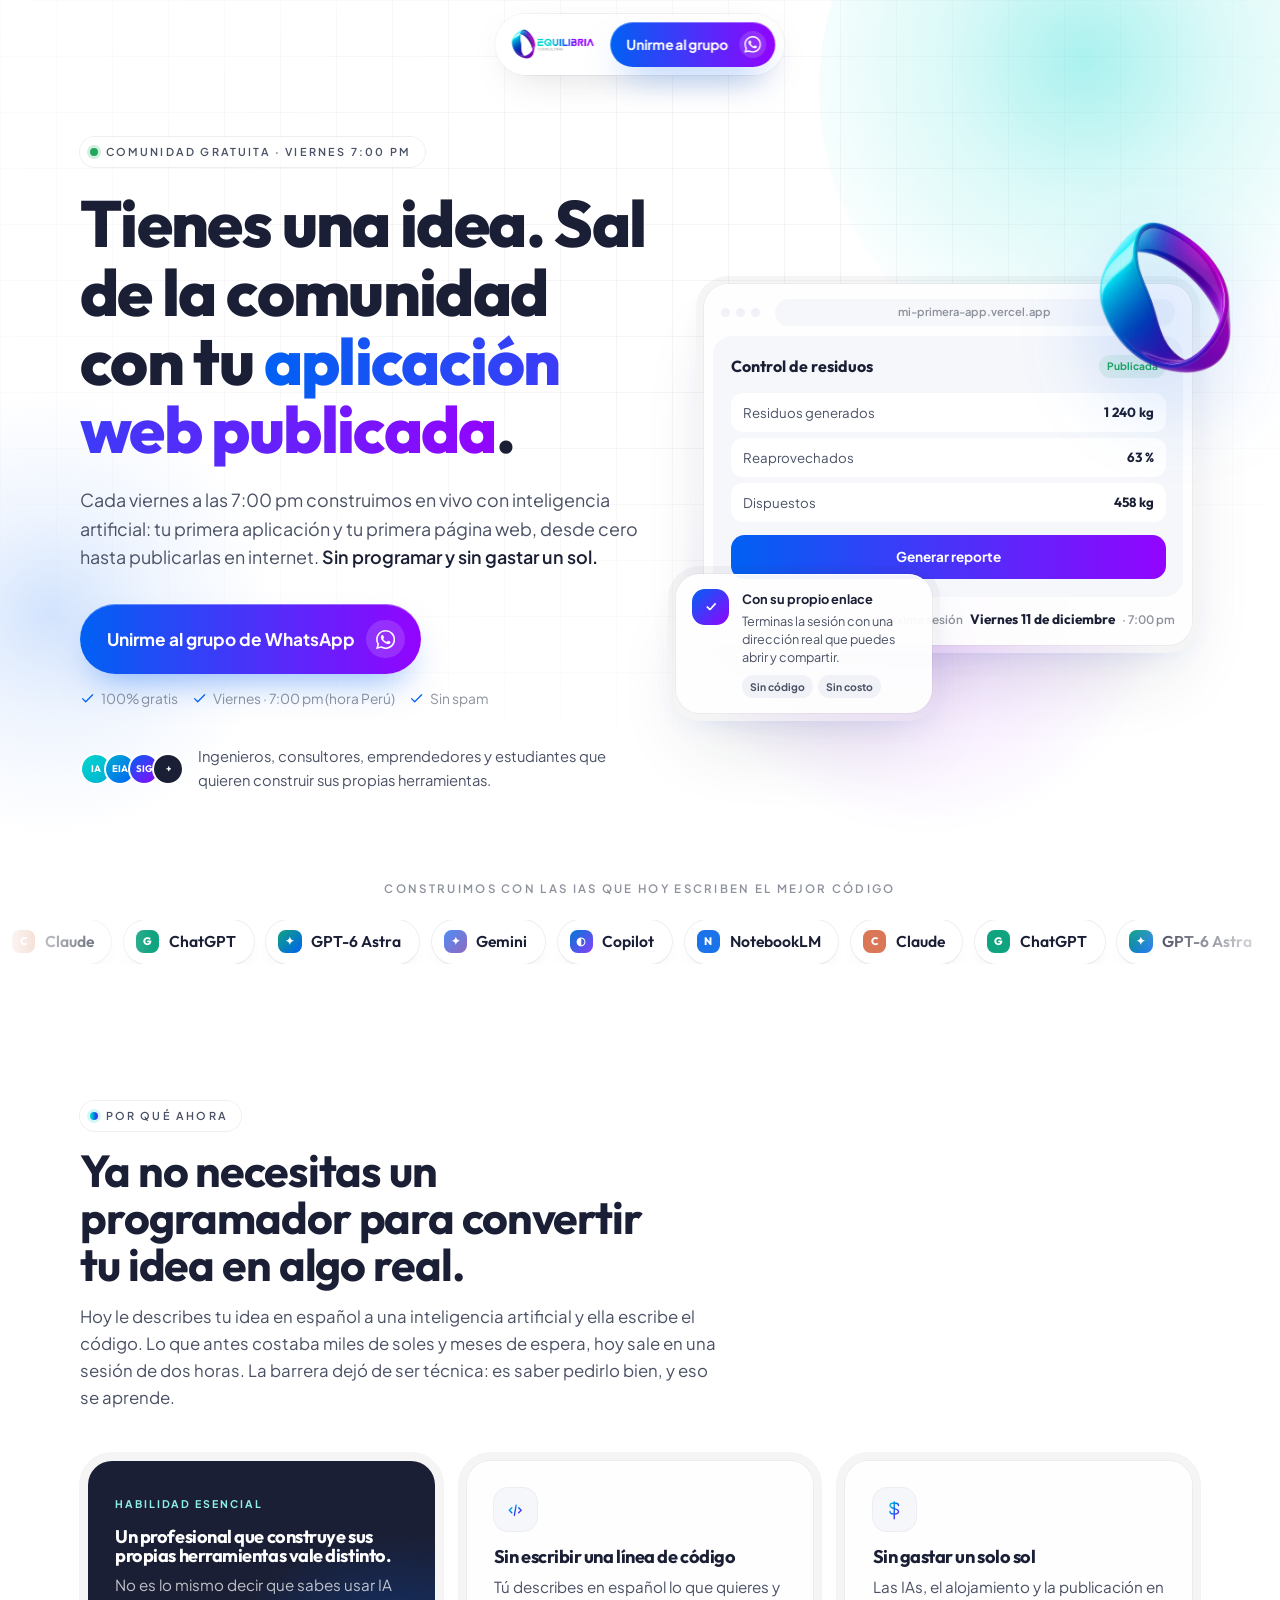
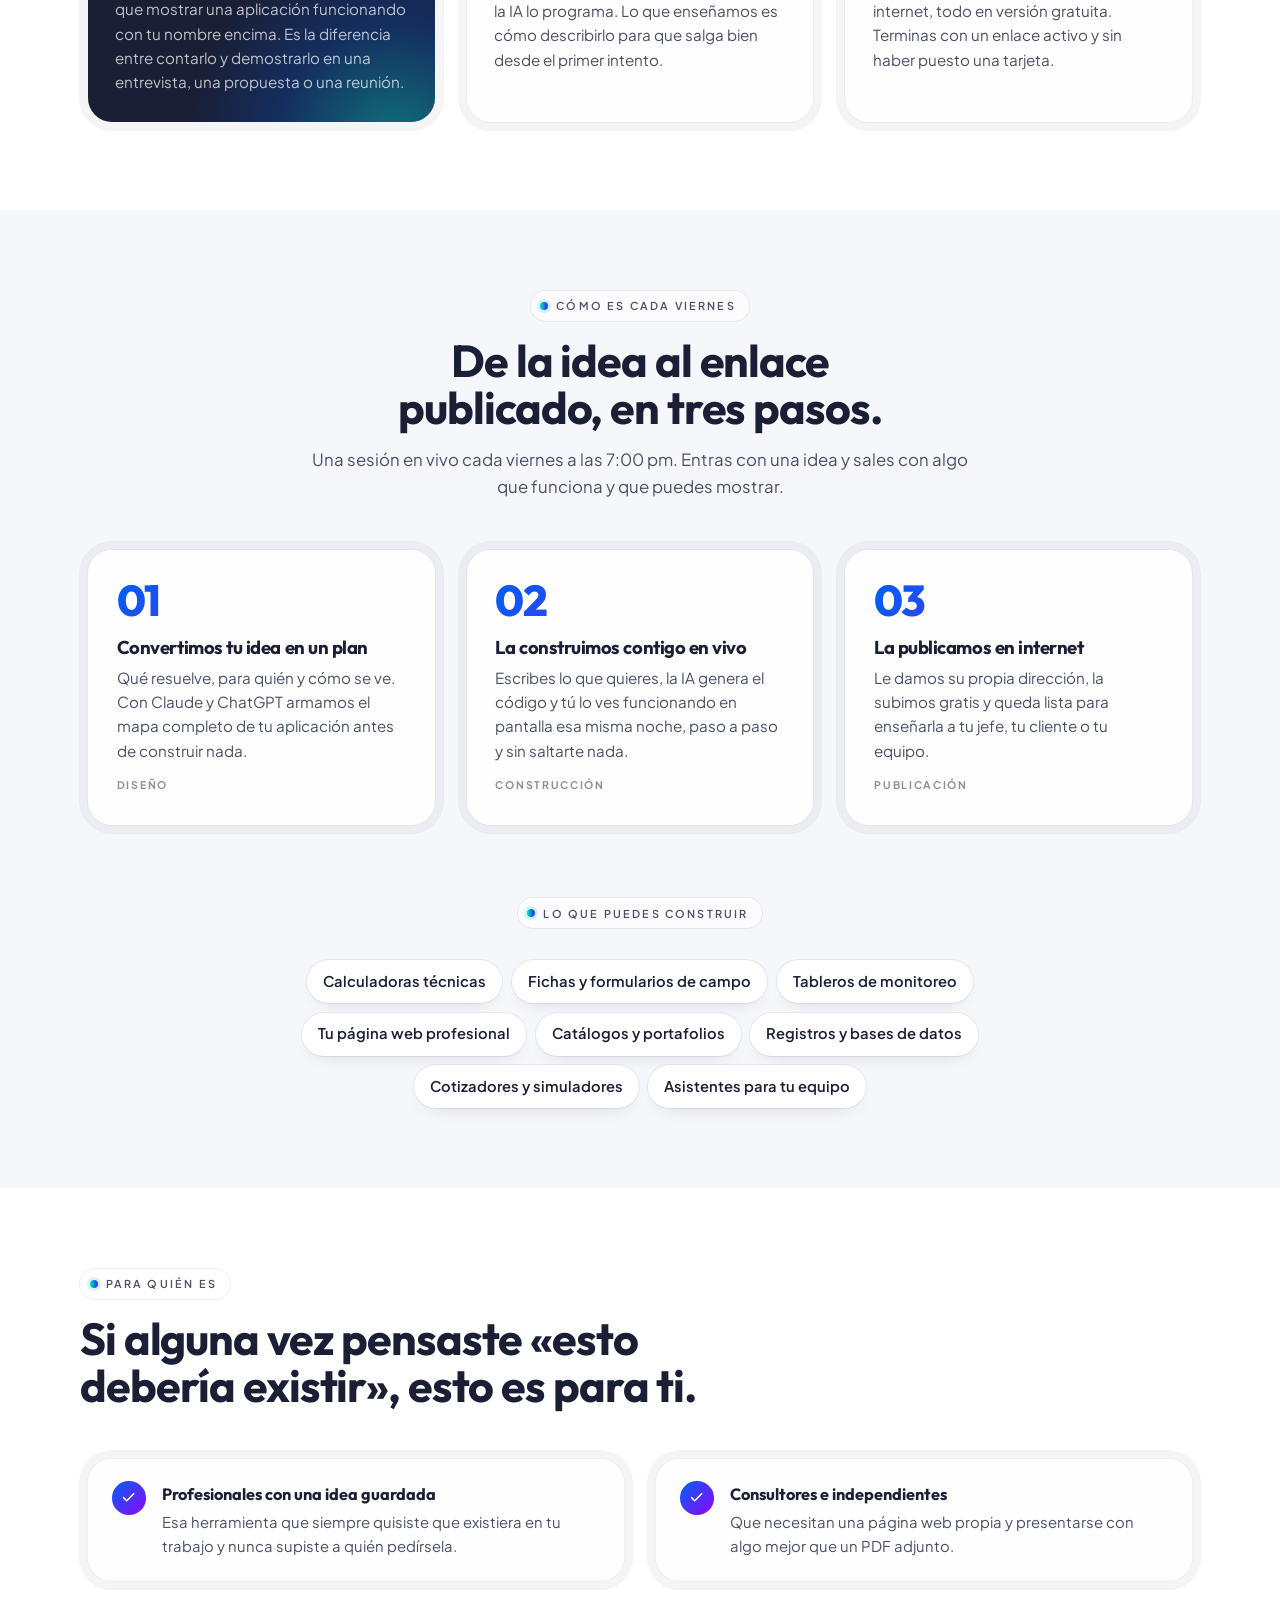
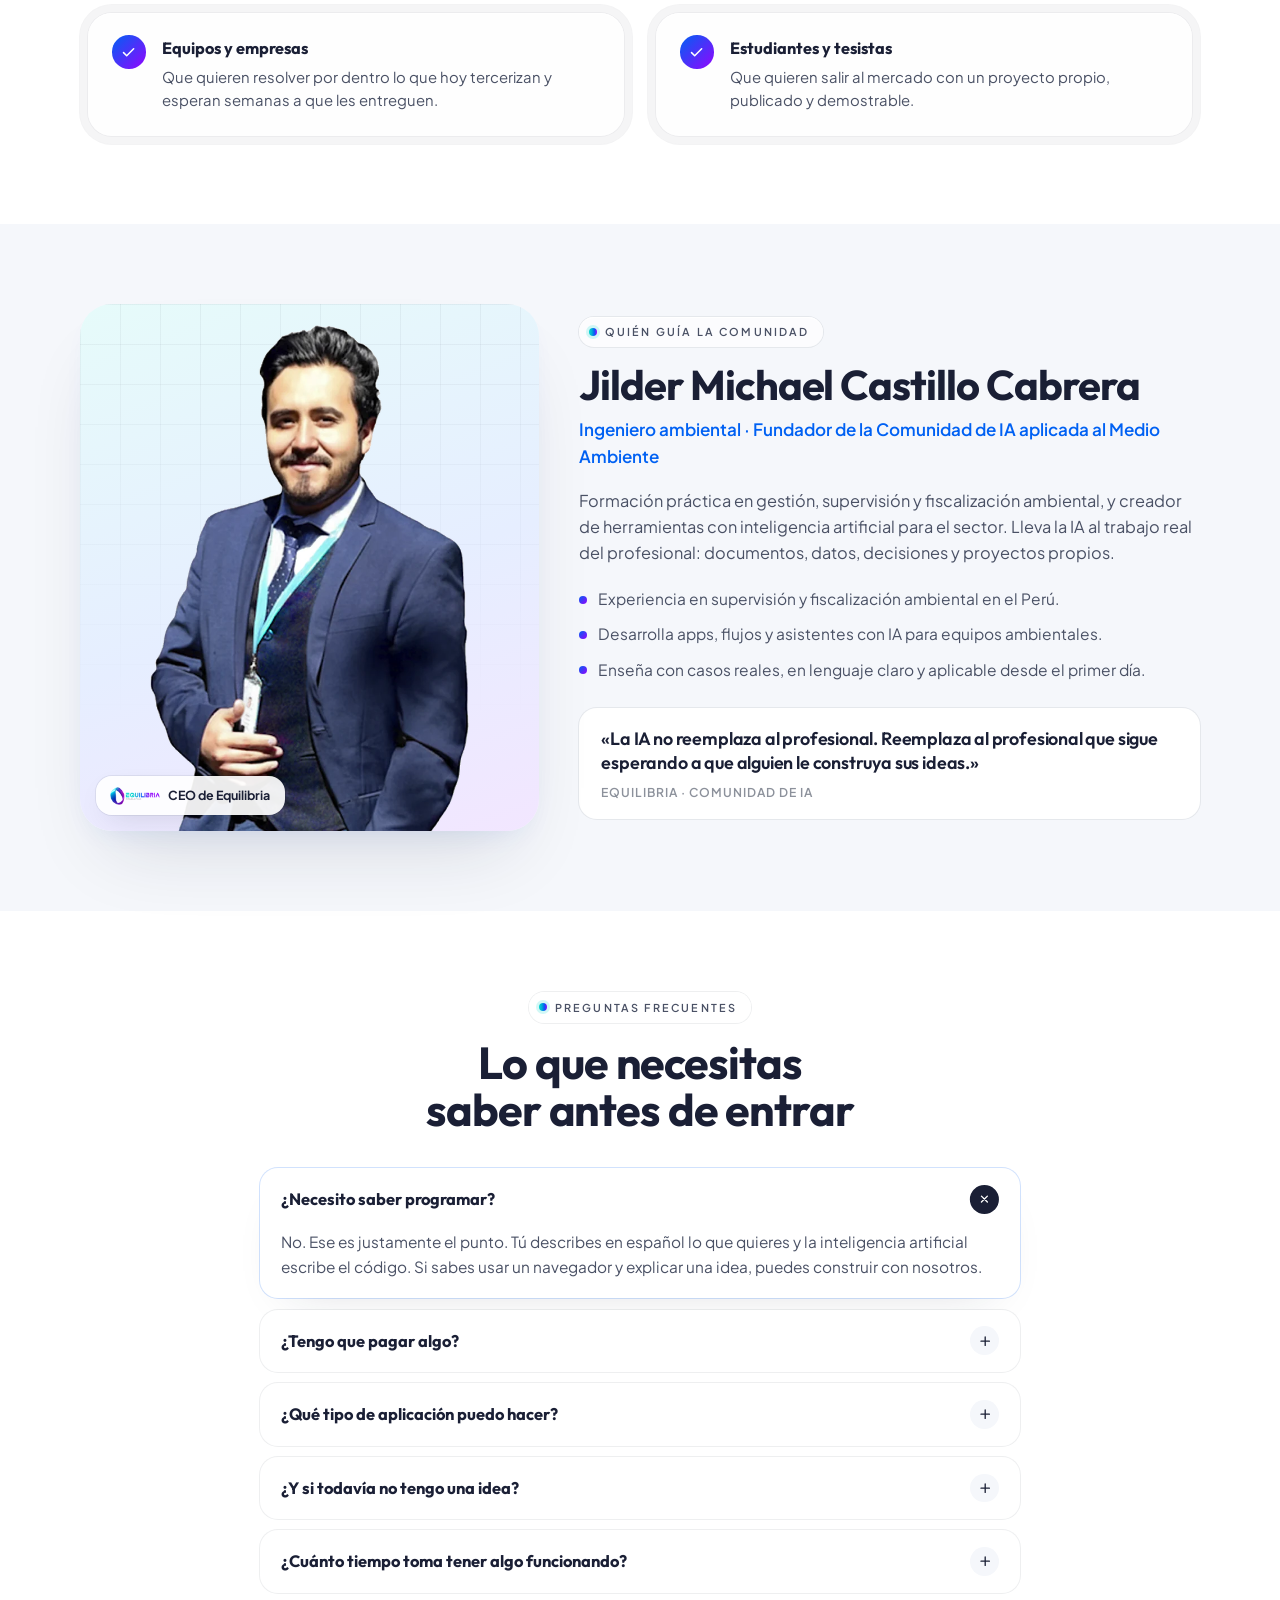
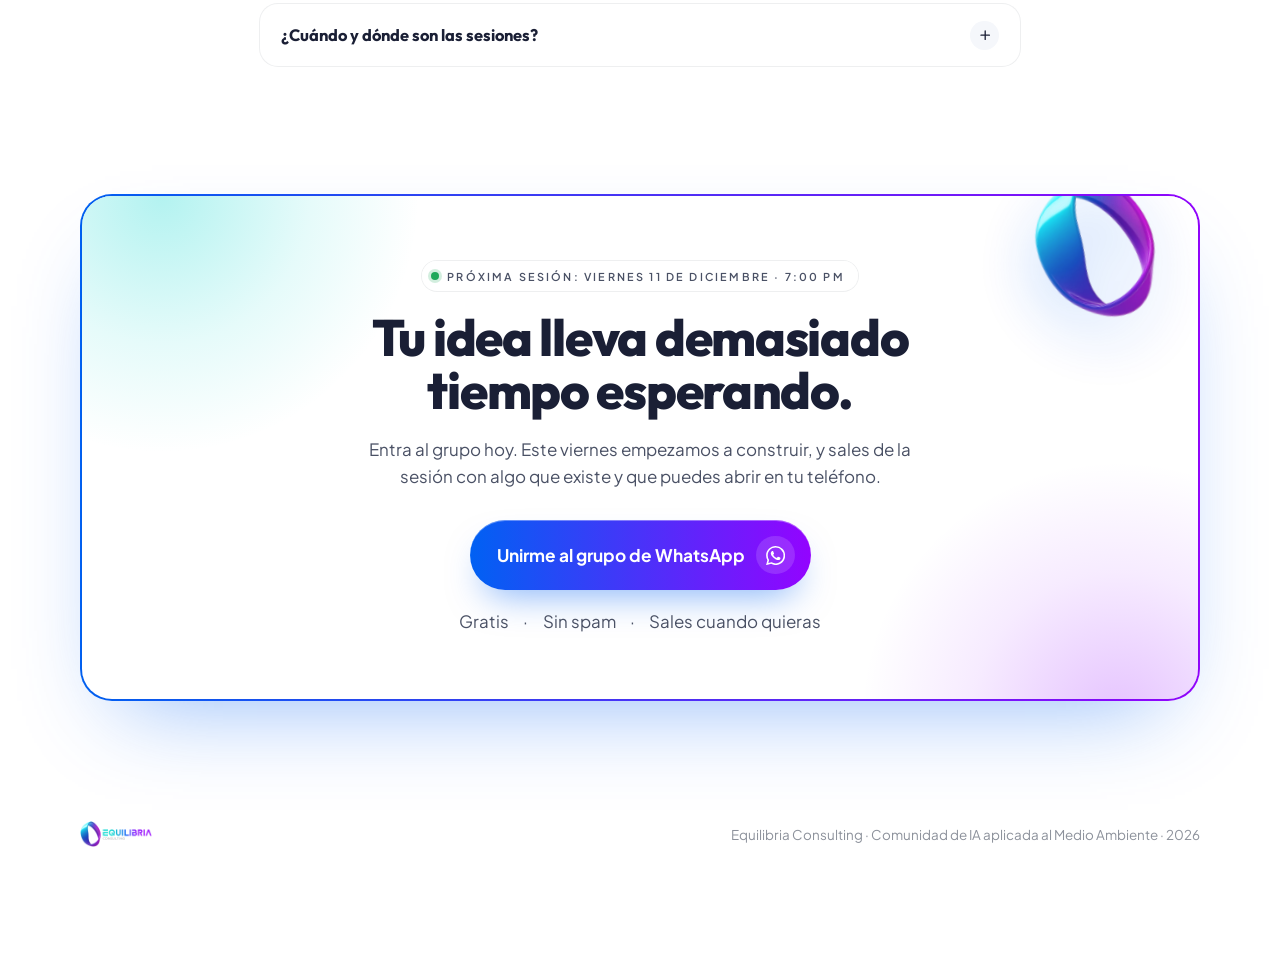
==== crea-con-ia/index.html @ 6b2b3086 "Tres landings de la Comunidad de IA: crear con IA, documentos ambientales y mejores IAs Cada landing" ====
<!DOCTYPE html>
<html lang="es-PE">
<head>
<meta charset="utf-8">
<meta name="viewport" content="width=device-width, initial-scale=1, viewport-fit=cover">
<script>document.documentElement.className+=" js"</script>
<title>Crea tu primera aplicación web con IA | Comunidad Equilibria</title>
<meta name="description" content="Comunidad gratuita: cada viernes a las 7:00 pm construimos en vivo tu primera aplicación web y tu primera página web con inteligencia artificial, desde cero hasta publicarlas. Sin programar y sin costo.">
<meta name="theme-color" content="#ffffff">
<link rel="icon" type="image/png" sizes="32x32" href="../assets/favicon-32.png">
<link rel="apple-touch-icon" href="../assets/apple-touch-icon.png">

<meta property="og:type" content="website">
<meta property="og:title" content="Tu primera aplicación web con IA · Comunidad Equilibria">
<meta property="og:description" content="Cada viernes a las 7:00 pm. De la idea a la app publicada, sin programar y sin gastar un sol. Gratis.">
<meta property="og:image" content="https://ia-equilibria.vercel.app/assets/og-crea-con-ia.jpg">
<meta property="og:url" content="https://ia-equilibria.vercel.app/crea-con-ia">
<meta property="og:locale" content="es_PE">
<meta name="twitter:card" content="summary_large_image">

<link rel="preconnect" href="https://fonts.googleapis.com">
<link rel="preconnect" href="https://fonts.gstatic.com" crossorigin>
<link href="https://fonts.googleapis.com/css2?family=Outfit:wght@500;600;700;800&family=Plus+Jakarta+Sans:wght@400;500;600;700&display=swap" rel="stylesheet">
<link rel="stylesheet" href="../assets/eq.css">

<!-- Meta Pixel -->
<script>
!function(f,b,e,v,n,t,s){if(f.fbq)return;n=f.fbq=function(){n.callMethod?
n.callMethod.apply(n,arguments):n.queue.push(arguments)};if(!f._fbq)f._fbq=n;
n.push=n;n.loaded=!0;n.version='2.0';n.queue=[];t=b.createElement(e);t.async=!0;
t.src=v;s=b.getElementsByTagName(e)[0];s.parentNode.insertBefore(t,s)}(window,
document,'script','https://connect.facebook.net/en_US/fbevents.js');
fbq('init','1441853580744350');
fbq('track','PageView');
</script>
<noscript><img height="1" width="1" style="display:none" alt=""
src="https://www.facebook.com/tr?id=1441853580744350&ev=PageView&noscript=1"></noscript>
<!-- /Meta Pixel -->

<style>
  :root{--accent:#0061F3;--accent-2:#9304FF;--accent-soft:rgba(0,97,243,.18)}
  .browser .core{padding:.55rem}
  .chrome{display:flex;align-items:center;gap:.4rem;padding:.4rem .5rem .65rem}
  .chrome span{width:.55rem;height:.55rem;border-radius:50%;background:var(--soft-2);flex:none}
  .chrome em{margin-left:.5rem;font-style:normal;font-size:.7rem;color:var(--ink-3);background:var(--soft);padding:.28rem .6rem;border-radius:99px;flex:1;text-align:center;font-weight:600;overflow:hidden;text-overflow:ellipsis;white-space:nowrap}
  .screen{background:var(--soft);border-radius:1.15rem;padding:1.1rem}
  .screen .hd{display:flex;justify-content:space-between;align-items:center;gap:.5rem}
  .screen .hd b{font-family:"Outfit",sans-serif;font-size:1rem}
  .screen .hd span{font-size:.64rem;font-weight:700;color:var(--wa);background:rgba(31,168,90,.1);padding:.22rem .5rem;border-radius:99px;white-space:nowrap}
  .rows{margin-top:.85rem;display:grid;gap:.4rem}
  .rows div{display:flex;justify-content:space-between;align-items:center;gap:.5rem;background:#fff;border-radius:.75rem;padding:.55rem .75rem;font-size:.83rem;color:var(--ink-2)}
  .rows i{font-style:normal;font-weight:700;color:var(--ink);font-family:"Outfit",sans-serif}
  .mockbtn{margin-top:.8rem;text-align:center;background:linear-gradient(90deg,var(--accent),var(--accent-2));color:#fff;font-weight:700;font-size:.85rem;padding:.7rem;border-radius:.85rem}
  .foot{display:flex;align-items:center;justify-content:flex-end;padding-right:.5rem;gap:.45rem;padding:.8rem .5rem .3rem;font-size:.73rem;color:var(--ink-3);font-weight:600;flex-wrap:wrap}
  .foot b{font-family:"Outfit",sans-serif;color:var(--ink);font-size:.85rem}
</style>
</head>
<body data-landing="crea-con-ia">

<svg width="0" height="0" style="position:absolute" aria-hidden="true">
  <defs>
    <linearGradient id="gradStroke" x1="0" y1="0" x2="1" y2="1">
      <stop offset="0" stop-color="#03D6CE"/><stop offset=".5" stop-color="#0061F3"/><stop offset="1" stop-color="#9304FF"/>
    </linearGradient>
    <symbol id="wa" viewBox="0 0 24 24"><path d="M17.47 14.38c-.3-.15-1.76-.87-2.03-.97-.27-.1-.47-.15-.67.15-.2.3-.77.97-.94 1.17-.17.2-.35.22-.64.07-.3-.15-1.26-.46-2.4-1.48-.89-.79-1.48-1.77-1.66-2.07-.17-.3-.02-.46.13-.61.13-.13.3-.35.45-.52.15-.17.2-.3.3-.5.1-.2.05-.37-.03-.52-.07-.15-.67-1.61-.91-2.21-.24-.58-.49-.5-.67-.51h-.57c-.2 0-.52.07-.79.37-.27.3-1.04 1.02-1.04 2.48s1.07 2.88 1.21 3.08c.15.2 2.1 3.2 5.08 4.49.71.31 1.26.49 1.69.63.71.23 1.36.2 1.87.12.57-.09 1.76-.72 2.01-1.42.25-.7.25-1.29.17-1.42-.07-.12-.27-.2-.57-.35M12.05 21.79h-.01a9.87 9.87 0 0 1-5.03-1.38l-.36-.21-3.74.98 1-3.65-.24-.37a9.86 9.86 0 0 1-1.51-5.26c0-5.45 4.44-9.88 9.9-9.88 2.64 0 5.12 1.03 6.99 2.9a9.82 9.82 0 0 1 2.89 6.99c0 5.45-4.44 9.88-9.89 9.88m8.41-18.3A11.82 11.82 0 0 0 12.05 0C5.5 0 .16 5.34.16 11.89c0 2.1.55 4.14 1.59 5.95L.06 24l6.3-1.65a11.88 11.88 0 0 0 5.68 1.45h.01c6.55 0 11.89-5.34 11.89-11.89 0-3.18-1.24-6.16-3.48-8.41"/></symbol>
    <symbol id="ok" viewBox="0 0 24 24"><path d="M20 6 9 17l-5-5"/></symbol>
  </defs>
</svg>

<nav class="nav" aria-label="Principal">
  <a href="#" aria-label="Equilibria"><img src="../assets/logo-equilibria.webp" alt="Equilibria Consulting"></a>
  <a class="btn grad" href="gracias" data-cta="nav"><span class="t">Unirme al grupo</span><span class="ic"><svg><use href="#wa"/></svg></span></a>
</nav>

<header class="hero">
  <div class="grid-bg"></div>
  <div class="orbs"><div class="orb a"></div><div class="orb b"></div><div class="orb c"></div></div>
  <div class="wrap hero-grid">
    <div>
      <span class="eyebrow live rv"><span class="dot"></span>Comunidad gratuita · Viernes 7:00 pm</span>
      <h1 class="rv d1">Tienes una idea. Sal de la comunidad con tu <span class="acc-text">aplicación web publicada</span>.</h1>
      <p class="sub rv d2">Cada viernes a las 7:00 pm construimos en vivo con inteligencia artificial: tu primera aplicación y tu primera página web, desde cero hasta publicarlas en internet. <b>Sin programar y sin gastar un sol.</b></p>
      <div class="actions rv d3">
        <a class="btn grad big" href="gracias" data-cta="hero">Unirme al grupo de WhatsApp<span class="ic"><svg><use href="#wa"/></svg></span></a>
        <p class="cta-note">
          <span><svg viewBox="0 0 24 24"><use href="#ok"/></svg>100% gratis</span>
          <span><svg viewBox="0 0 24 24"><use href="#ok"/></svg>Viernes · 7:00 pm (hora Perú)</span>
          <span><svg viewBox="0 0 24 24"><use href="#ok"/></svg>Sin spam</span>
        </p>
      </div>
      <div class="trust rv d4">
        <div class="stack" aria-hidden="true"><span style="background:linear-gradient(135deg,#03D6CE,#00AFD3)">IA</span><span style="background:linear-gradient(135deg,#00AFD3,#0061F3)">EIA</span><span style="background:linear-gradient(135deg,#0061F3,#9304FF)">SIG</span><span style="background:#1A1F35">+</span></div>
        <span>Ingenieros, consultores, emprendedores y estudiantes que quieren construir sus propias herramientas.</span>
      </div>
    </div>
    <div class="visual rv d2">
      <img src="../assets/ring.webp" class="ring" alt="">
      <div class="shell float browser">
        <div class="core">
          <div class="chrome"><span></span><span></span><span></span><em>mi-primera-app.vercel.app</em></div>
          <div class="screen">
            <div class="hd"><b>Control de residuos</b><span>Publicada</span></div>
            <div class="rows">
              <div><span>Residuos generados</span><i>1 240 kg</i></div>
              <div><span>Reaprovechados</span><i>63 %</i></div>
              <div><span>Dispuestos</span><i>458 kg</i></div>
            </div>
            <div class="mockbtn">Generar reporte</div>
          </div>
          <div class="foot"><span>Próxima sesión</span><b data-fecha>Este viernes</b><span>· 7:00 pm</span></div>
        </div>
      </div>
      <div class="shell chip-float">
        <div class="core">
          <div class="av">✓</div>
          <div><b>Con su propio enlace</b>
          <p>Terminas la sesión con una dirección real que puedes abrir y compartir.</p>
          <div class="tools"><span>Sin código</span><span>Sin costo</span></div></div>
        </div>
      </div>
    </div>
  </div>
</header>

<div class="tools-strip">
  <p class="rv">Construimos con las IAs que hoy escriben el mejor código</p>
  <div class="marquee rv d1">
    <div class="track">
      <span class="tool"><i style="background:#D97757">C</i>Claude</span>
      <span class="tool"><i style="background:#10A37F">G</i>ChatGPT</span>
      <span class="tool"><i style="background:linear-gradient(135deg,#10A37F,#0061F3)">✦</i>GPT-6 Astra</span>
      <span class="tool"><i style="background:linear-gradient(135deg,#4E8DF5,#9168C0)">✦</i>Gemini</span>
      <span class="tool"><i style="background:linear-gradient(135deg,#0078D4,#8A3FFC)">◐</i>Copilot</span>
      <span class="tool"><i style="background:#1A73E8">N</i>NotebookLM</span>
      <span class="tool" aria-hidden="true"><i style="background:#D97757">C</i>Claude</span>
      <span class="tool" aria-hidden="true"><i style="background:#10A37F">G</i>ChatGPT</span>
      <span class="tool" aria-hidden="true"><i style="background:linear-gradient(135deg,#10A37F,#0061F3)">✦</i>GPT-6 Astra</span>
      <span class="tool" aria-hidden="true"><i style="background:linear-gradient(135deg,#4E8DF5,#9168C0)">✦</i>Gemini</span>
      <span class="tool" aria-hidden="true"><i style="background:linear-gradient(135deg,#0078D4,#8A3FFC)">◐</i>Copilot</span>
      <span class="tool" aria-hidden="true"><i style="background:#1A73E8">N</i>NotebookLM</span>
    </div>
  </div>
</div>

<main>

<section id="por-que">
  <div class="wrap">
    <div class="sec-head rv">
      <span class="eyebrow"><span class="dot"></span>Por qué ahora</span>
      <h2>Ya no necesitas un programador para convertir tu idea en algo real.</h2>
      <p>Hoy le describes tu idea en español a una inteligencia artificial y ella escribe el código. Lo que antes costaba miles de soles y meses de espera, hoy sale en una sesión de dos horas. La barrera dejó de ser técnica: es saber pedirlo bien, y eso se aprende.</p>
    </div>
    <div class="cards">
      <div class="shell rv dark"><div class="core">
        <span class="tag">Habilidad esencial</span>
        <h3>Un profesional que construye sus propias herramientas vale distinto.</h3>
        <p>No es lo mismo decir que sabes usar IA que mostrar una aplicación funcionando con tu nombre encima. Es la diferencia entre contarlo y demostrarlo en una entrevista, una propuesta o una reunión.</p>
      </div></div>
      <div class="shell rv d1"><div class="core">
        <div class="icon"><svg viewBox="0 0 24 24"><path d="M8 9 5 12l3 3M16 9l3 3-3 3M13 6l-2 12"/></svg></div>
        <h3>Sin escribir una línea de código</h3>
        <p>Tú describes en español lo que quieres y la IA lo programa. Lo que enseñamos es cómo describirlo para que salga bien desde el primer intento.</p>
      </div></div>
      <div class="shell rv d2"><div class="core">
        <div class="icon"><svg viewBox="0 0 24 24"><path d="M12 2v20M17 6.5c0-2-2.2-3-5-3s-5 .9-5 3 2.2 2.7 5 3.5 5 1.4 5 3.5-2.2 3-5 3-5-1-5-3"/></svg></div>
        <h3>Sin gastar un solo sol</h3>
        <p>Las IAs, el alojamiento y la publicación en internet, todo en versión gratuita. Terminas con un enlace activo y sin haber puesto una tarjeta.</p>
      </div></div>
    </div>
  </div>
</section>

<section class="alt" id="como">
  <div class="wrap">
    <div class="sec-head center rv">
      <span class="eyebrow"><span class="dot"></span>Cómo es cada viernes</span>
      <h2>De la idea al enlace publicado, en tres pasos.</h2>
      <p>Una sesión en vivo cada viernes a las 7:00 pm. Entras con una idea y sales con algo que funciona y que puedes mostrar.</p>
    </div>
    <div class="steps">
      <div class="shell rv"><div class="core">
        <div class="n">01</div>
        <h3>Convertimos tu idea en un plan</h3>
        <p>Qué resuelve, para quién y cómo se ve. Con Claude y ChatGPT armamos el mapa completo de tu aplicación antes de construir nada.</p>
        <span class="k">Diseño</span>
      </div></div>
      <div class="shell rv d1"><div class="core">
        <div class="n">02</div>
        <h3>La construimos contigo en vivo</h3>
        <p>Escribes lo que quieres, la IA genera el código y tú lo ves funcionando en pantalla esa misma noche, paso a paso y sin saltarte nada.</p>
        <span class="k">Construcción</span>
      </div></div>
      <div class="shell rv d2"><div class="core">
        <div class="n">03</div>
        <h3>La publicamos en internet</h3>
        <p>Le damos su propia dirección, la subimos gratis y queda lista para enseñarla a tu jefe, tu cliente o tu equipo.</p>
        <span class="k">Publicación</span>
      </div></div>
    </div>
    <div class="sec-head center rv" style="margin-top:4rem">
      <span class="eyebrow"><span class="dot"></span>Lo que puedes construir</span>
    </div>
    <div class="topics rv d1">
      <span>Calculadoras técnicas</span>
      <span>Fichas y formularios de campo</span>
      <span>Tableros de monitoreo</span>
      <span>Tu página web profesional</span>
      <span>Catálogos y portafolios</span>
      <span>Registros y bases de datos</span>
      <span>Cotizadores y simuladores</span>
      <span>Asistentes para tu equipo</span>
    </div>
  </div>
</section>

<section id="para-quien">
  <div class="wrap">
    <div class="sec-head rv">
      <span class="eyebrow"><span class="dot"></span>Para quién es</span>
      <h2>Si alguna vez pensaste «esto debería existir», esto es para ti.</h2>
    </div>
    <div class="checks">
      <div class="shell rv"><div class="core">
        <div class="ck"><svg viewBox="0 0 24 24"><use href="#ok"/></svg></div>
        <div><b>Profesionales con una idea guardada</b><p>Esa herramienta que siempre quisiste que existiera en tu trabajo y nunca supiste a quién pedírsela.</p></div>
      </div></div>
      <div class="shell rv d1"><div class="core">
        <div class="ck"><svg viewBox="0 0 24 24"><use href="#ok"/></svg></div>
        <div><b>Consultores e independientes</b><p>Que necesitan una página web propia y presentarse con algo mejor que un PDF adjunto.</p></div>
      </div></div>
      <div class="shell rv d2"><div class="core">
        <div class="ck"><svg viewBox="0 0 24 24"><use href="#ok"/></svg></div>
        <div><b>Equipos y empresas</b><p>Que quieren resolver por dentro lo que hoy tercerizan y esperan semanas a que les entreguen.</p></div>
      </div></div>
      <div class="shell rv d3"><div class="core">
        <div class="ck"><svg viewBox="0 0 24 24"><use href="#ok"/></svg></div>
        <div><b>Estudiantes y tesistas</b><p>Que quieren salir al mercado con un proyecto propio, publicado y demostrable.</p></div>
      </div></div>
    </div>
  </div>
</section>



<section class="alt" id="quien">
  <div class="wrap mentor-grid mentor">
    <div class="photo rv">
      <img src="../assets/perfil.webp" alt="Jilder Michael Castillo Cabrera" loading="lazy">
      <div class="badge"><img src="../assets/logo-equilibria.webp" alt="">CEO de Equilibria</div>
    </div>
    <div class="rv d1">
      <span class="eyebrow"><span class="dot"></span>Quién guía la comunidad</span>
      <h2>Jilder Michael Castillo Cabrera</h2>
      <div class="role">Ingeniero ambiental · Fundador de la Comunidad de IA aplicada al Medio Ambiente</div>
      <p class="bio">Formación práctica en gestión, supervisión y fiscalización ambiental, y creador de herramientas con inteligencia artificial para el sector. Lleva la IA al trabajo real del profesional: documentos, datos, decisiones y proyectos propios.</p>
      <ul>
        <li>Experiencia en supervisión y fiscalización ambiental en el Perú.</li>
        <li>Desarrolla apps, flujos y asistentes con IA para equipos ambientales.</li>
        <li>Enseña con casos reales, en lenguaje claro y aplicable desde el primer día.</li>
      </ul>
      <blockquote>«La IA no reemplaza al profesional. Reemplaza al profesional que sigue esperando a que alguien le construya sus ideas.»<span>Equilibria · Comunidad de IA</span></blockquote>
    </div>
  </div>
</section>

<section id="faq">
  <div class="wrap">
    <div class="sec-head center rv">
      <span class="eyebrow"><span class="dot"></span>Preguntas frecuentes</span>
      <h2>Lo que necesitas saber antes de entrar</h2>
    </div>
    <div class="faq rv d1">
      <details open>
        <summary>¿Necesito saber programar?<i><svg viewBox="0 0 24 24"><path d="M12 5v14M5 12h14"/></svg></i></summary>
        <div class="a">No. Ese es justamente el punto. Tú describes en español lo que quieres y la inteligencia artificial escribe el código. Si sabes usar un navegador y explicar una idea, puedes construir con nosotros.</div>
      </details>
      <details>
        <summary>¿Tengo que pagar algo?<i><svg viewBox="0 0 24 24"><path d="M12 5v14M5 12h14"/></svg></i></summary>
        <div class="a">No. La comunidad es gratuita y trabajamos con los planes gratuitos de las IAs y del servicio donde se publica la aplicación. No necesitas tarjeta para terminar con tu app en internet.</div>
      </details>
      <details>
        <summary>¿Qué tipo de aplicación puedo hacer?<i><svg viewBox="0 0 24 24"><path d="M12 5v14M5 12h14"/></svg></i></summary>
        <div class="a">Calculadoras técnicas, fichas de campo, tableros de monitoreo, registros, catálogos, cotizadores, tu página web profesional o un asistente para tu equipo. Si lo puedes explicar, se puede construir.</div>
      </details>
      <details>
        <summary>¿Y si todavía no tengo una idea?<i><svg viewBox="0 0 24 24"><path d="M12 5v14M5 12h14"/></svg></i></summary>
        <div class="a">Entras igual. En cada sesión trabajamos sobre un caso real y te damos ideas que puedes adoptar tal cual y adaptar a tu trabajo.</div>
      </details>
      <details>
        <summary>¿Cuánto tiempo toma tener algo funcionando?<i><svg viewBox="0 0 24 24"><path d="M12 5v14M5 12h14"/></svg></i></summary>
        <div class="a">Una sesión para la primera versión. Lo que sigue después es mejorarla, y eso lo resolvemos en el grupo durante la semana.</div>
      </details>
      <details>
        <summary>¿Cuándo y dónde son las sesiones?<i><svg viewBox="0 0 24 24"><path d="M12 5v14M5 12h14"/></svg></i></summary>
        <div class="a">Todos los viernes a las 7:00 pm (hora Perú), en vivo por videollamada. El enlace de cada sesión se comparte solo en el grupo de WhatsApp.</div>
      </details>
    </div>
  </div>
</section>

<section class="final">
  <div class="wrap">
    <div class="shell rv">
      <div class="core">
        <img src="../assets/ring.webp" class="ring2" alt="" loading="lazy">
        <span class="eyebrow live"><span class="dot"></span><span>Próxima sesión: <span data-fecha="min">este viernes</span> · 7:00 pm</span></span>
        <h2>Tu idea lleva demasiado tiempo esperando.</h2>
        <p>Entra al grupo hoy. Este viernes empezamos a construir, y sales de la sesión con algo que existe y que puedes abrir en tu teléfono.</p>
        <div class="actions">
          <a class="btn grad big" href="gracias" data-cta="final">Unirme al grupo de WhatsApp<span class="ic"><svg><use href="#wa"/></svg></span></a>
          <p class="cta-note" style="justify-content:center"><span>Gratis</span><span>·</span><span>Sin spam</span><span>·</span><span>Sales cuando quieras</span></p>
        </div>
      </div>
    </div>
  </div>
</section>
</main>

<footer>
  <div class="wrap row">
    <img src="../assets/logo-equilibria.webp" alt="Equilibria Consulting">
    <p>Equilibria Consulting · Comunidad de IA aplicada al Medio Ambiente · <span id="year"></span></p>
  </div>
</footer>

<div class="sticky" id="sticky">
  <a class="btn grad" href="gracias" data-cta="sticky">Unirme al grupo de WhatsApp<span class="ic"><svg><use href="#wa"/></svg></span></a>
</div>

<script src="../assets/eq.js"></script>
</body>
</html>
---- assets/eq.css ----
/* Equilibria · sistema de landings Ola 2 */
:root{
  --teal:#03D6CE; --cyan:#00AFD3; --blue:#0061F3; --purple:#9304FF;
  --grad:linear-gradient(90deg,#03D6CE 0%,#00AFD3 33%,#0061F3 66%,#9304FF 100%);
  --accent:#0061F3; --accent-2:#9304FF; --accent-soft:rgba(0,97,243,.1);
  --ink:#1A1F35; --ink-2:#4A5165; --ink-3:#8C919B;
  --paper:#FFFFFF; --soft:#F5F7FB; --soft-2:#F0F2F7;
  --line:rgba(26,31,53,.07);
  --wa:#1FA85A;
  --ease:cubic-bezier(.32,.72,0,1);
  --r-xl:2rem; --r-lg:1.5rem; --r-md:1.125rem;
  --shadow-float:0 40px 80px -30px rgba(26,31,53,.16), 0 12px 30px -16px rgba(0,97,243,.12);
  --shadow-soft:0 20px 50px -30px rgba(26,31,53,.18);
}
*{box-sizing:border-box;margin:0;padding:0}
html{-webkit-text-size-adjust:100%;scroll-behavior:smooth}
body{
  font-family:"Plus Jakarta Sans",ui-sans-serif,system-ui,-apple-system,"Segoe UI",sans-serif;
  color:var(--ink);background:var(--paper);
  font-size:17px;line-height:1.6;-webkit-font-smoothing:antialiased;overflow-x:hidden;
}
img{max-width:100%;display:block}
a{color:inherit}
h1,h2,h3{font-family:"Outfit",ui-sans-serif,system-ui,sans-serif;letter-spacing:-.025em;line-height:1.05;text-wrap:balance}
.wrap{width:min(1120px,100% - 2.5rem);margin-inline:auto}
.grad-text{background:var(--grad);-webkit-background-clip:text;background-clip:text;color:transparent}
.acc-text{background:linear-gradient(90deg,var(--accent),var(--accent-2));-webkit-background-clip:text;background-clip:text;color:transparent}

/* nav flotante */
.nav{
  position:fixed;top:14px;left:50%;transform:translateX(-50%);z-index:40;
  display:flex;align-items:center;gap:1rem;
  padding:.5rem .55rem .5rem 1rem;border-radius:999px;
  background:rgba(255,255,255,.72);backdrop-filter:blur(18px) saturate(1.4);-webkit-backdrop-filter:blur(18px) saturate(1.4);
  box-shadow:0 1px 0 rgba(255,255,255,.9) inset, 0 12px 40px -18px rgba(26,31,53,.25), 0 0 0 1px rgba(26,31,53,.05);
  width:max-content;max-width:calc(100% - 1.5rem);
}
.nav img{height:30px;width:auto}
.nav .btn{padding:.55rem .55rem .55rem 1rem;font-size:.86rem}
.nav .btn .ic{width:1.7rem;height:1.7rem}

/* botones */
.btn{
  display:inline-flex;align-items:center;gap:.7rem;
  text-decoration:none;font-weight:700;font-size:1rem;line-height:1;
  padding:.8rem .8rem .8rem 1.5rem;border-radius:999px;border:0;cursor:pointer;font-family:inherit;
  color:#fff;background:var(--ink);
  box-shadow:0 1px 0 rgba(255,255,255,.18) inset, 0 14px 30px -14px rgba(26,31,53,.5);
  transition:transform .6s var(--ease),box-shadow .6s var(--ease);
  will-change:transform;white-space:nowrap;
}
.btn .ic{
  width:2.1rem;height:2.1rem;border-radius:999px;background:rgba(255,255,255,.14);
  display:grid;place-items:center;flex:none;
  transition:transform .6s var(--ease),background .6s var(--ease);
}
.btn .ic svg{width:1.05rem;height:1.05rem;fill:currentColor}
.btn:hover{transform:translateY(-2px);box-shadow:0 1px 0 rgba(255,255,255,.18) inset, 0 22px 40px -16px rgba(26,31,53,.55)}
.btn:hover .ic{transform:translate(2px,-1px) scale(1.06);background:rgba(255,255,255,.22)}
.btn:active{transform:scale(.98)}
.btn:focus-visible{outline:3px solid var(--cyan);outline-offset:3px}
.btn.grad{
  background:linear-gradient(90deg,var(--accent),var(--accent-2));
  box-shadow:0 1px 0 rgba(255,255,255,.35) inset, 0 18px 36px -14px rgba(0,97,243,.5);
}
.btn.big{font-size:1.08rem;padding:1rem 1rem 1rem 1.7rem}
.btn.big .ic{width:2.4rem;height:2.4rem}
.btn.big .ic svg{width:1.2rem;height:1.2rem}
.cta-note{font-size:.86rem;color:var(--ink-3);margin-top:.85rem;display:flex;flex-wrap:wrap;gap:.35rem .9rem}
.cta-note span{display:inline-flex;align-items:center;gap:.35rem}
.cta-note svg{width:.95rem;height:.95rem;stroke:var(--accent);fill:none;stroke-width:2;stroke-linecap:round;stroke-linejoin:round}

/* eyebrow */
.eyebrow{
  display:inline-flex;align-items:center;gap:.5rem;
  font-size:.68rem;font-weight:600;letter-spacing:.2em;text-transform:uppercase;
  padding:.4rem .85rem .4rem .6rem;border-radius:999px;color:var(--ink-2);
  background:rgba(255,255,255,.7);box-shadow:0 0 0 1px var(--line), 0 1px 0 #fff inset;
}
.eyebrow .dot{width:.5rem;height:.5rem;border-radius:50%;background:var(--grad);box-shadow:0 0 0 3px rgba(3,214,206,.18)}
.eyebrow.live .dot{background:var(--wa);box-shadow:0 0 0 3px rgba(31,168,90,.2);animation:pulse 1.8s var(--ease) infinite}
@keyframes pulse{0%,100%{box-shadow:0 0 0 3px rgba(31,168,90,.22)}50%{box-shadow:0 0 0 7px rgba(31,168,90,0)}}

/* hero */
.hero{position:relative;padding:8.5rem 0 4.5rem;overflow:hidden;isolation:isolate}
.hero .orbs{position:absolute;inset:0;z-index:-1;pointer-events:none}
.hero .orb{position:absolute;border-radius:50%;opacity:.8}
.orb.a{width:46vw;height:46vw;max-width:640px;max-height:640px;right:-10vw;top:-16vw;background:radial-gradient(circle at 45% 45%,rgba(3,214,206,.42),rgba(3,214,206,.18) 30%,rgba(3,214,206,0) 68%)}
.orb.b{width:40vw;height:40vw;max-width:560px;max-height:560px;right:8vw;top:26vw;background:radial-gradient(circle at 50% 50%,rgba(147,4,255,.26),rgba(147,4,255,.1) 32%,rgba(147,4,255,0) 68%)}
.orb.c{width:36vw;height:36vw;max-width:520px;max-height:520px;left:-14vw;top:30vw;background:radial-gradient(circle at 50% 50%,rgba(0,97,243,.22),rgba(0,97,243,.08) 32%,rgba(0,97,243,0) 68%)}
.hero .grid-bg{
  position:absolute;inset:0;z-index:-2;pointer-events:none;
  background-image:linear-gradient(rgba(26,31,53,.045) 1px,transparent 1px),linear-gradient(90deg,rgba(26,31,53,.045) 1px,transparent 1px);
  background-size:56px 56px;
  mask-image:radial-gradient(ellipse 70% 60% at 50% 30%,#000 30%,transparent 100%);
  -webkit-mask-image:radial-gradient(ellipse 70% 60% at 50% 30%,#000 30%,transparent 100%);
}
.hero-grid{display:grid;grid-template-columns:1.06fr .94fr;gap:3rem;align-items:center}
.hero h1{font-size:clamp(2.4rem,5.1vw,4.1rem);font-weight:800;margin-top:1.4rem}
.hero .sub{margin-top:1.4rem;font-size:clamp(1.05rem,1.4vw,1.2rem);color:var(--ink-2);max-width:52ch;text-wrap:pretty}
.hero .sub b{color:var(--ink);font-weight:600}
.hero .actions{margin-top:2rem}
.hero .trust{margin-top:2.2rem;display:flex;align-items:center;gap:.9rem;color:var(--ink-2);font-size:.92rem}
.hero .trust .stack{display:flex;flex:none}
.hero .trust .stack span{
  width:2rem;height:2rem;border-radius:50%;border:2px solid #fff;margin-left:-.5rem;
  display:grid;place-items:center;font-size:.6rem;font-weight:700;color:#fff;
  font-family:"Outfit",sans-serif;
}
.hero .trust .stack span:first-child{margin-left:0}

/* doble bisel */
.shell{background:rgba(26,31,53,.045);padding:.5rem;border-radius:var(--r-xl);box-shadow:0 0 0 1px rgba(26,31,53,.05)}
.core{
  background:rgba(255,255,255,.94);border-radius:calc(var(--r-xl) - .5rem);height:100%;
  box-shadow:0 1px 1px rgba(255,255,255,.9) inset, 0 0 0 1px rgba(26,31,53,.04);
}

/* visual del hero */
.visual{position:relative}
.float{box-shadow:var(--shadow-float);animation:floaty 7s var(--ease) infinite alternate}
@keyframes floaty{from{transform:translateY(0)}to{transform:translateY(-10px)}}
.ring{
  position:absolute;z-index:3;right:-2rem;top:-3.4rem;width:clamp(118px,10.5vw,156px);
  filter:drop-shadow(0 30px 40px rgba(0,97,243,.28));
  animation:ringf 9s var(--ease) infinite alternate;pointer-events:none;
}
@keyframes ringf{from{transform:translateY(0) rotate(-4deg)}to{transform:translateY(-16px) rotate(5deg)}}

/* sesión */
.session .core{padding:1.4rem}
.session .top{display:flex;justify-content:space-between;align-items:center;gap:.6rem;flex-wrap:wrap}
.session .when{font-size:.76rem;font-weight:700;color:var(--ink-3);letter-spacing:.05em}
.session .label{margin-top:1.2rem;font-size:.7rem;letter-spacing:.18em;text-transform:uppercase;color:var(--ink-3);font-weight:600}
.session .date{font-family:"Outfit",sans-serif;font-size:1.55rem;font-weight:700;letter-spacing:-.02em;line-height:1.1;margin-top:.25rem}
.session .date small{display:block;font-size:.92rem;font-weight:500;color:var(--ink-2);letter-spacing:0;margin-top:.25rem;font-family:"Plus Jakarta Sans",sans-serif}
.agenda{margin-top:1.1rem;display:grid;gap:.45rem}
.agenda div{display:grid;grid-template-columns:1.9rem 1fr auto;align-items:center;gap:.65rem;padding:.55rem .65rem;border-radius:.85rem;background:var(--soft);font-size:.86rem;font-weight:500}
.agenda i{width:1.9rem;height:1.9rem;border-radius:.6rem;display:grid;place-items:center;font-style:normal;font-family:"Outfit",sans-serif;font-weight:700;font-size:.74rem;color:#fff;background:var(--ink)}
.agenda div:nth-child(2) i{background:var(--accent)}
.agenda div:nth-child(3) i{background:linear-gradient(135deg,var(--accent),var(--accent-2))}
.agenda em{font-style:normal;font-size:.72rem;color:var(--ink-3);font-weight:600}

/* tarjeta flotante */
.chip-float{position:absolute;z-index:3;left:-1.75rem;bottom:-4.25rem;width:min(62%,272px);box-shadow:var(--shadow-float);animation:floaty 6s var(--ease) 1s infinite alternate-reverse}
.chip-float .core{padding:.9rem 1rem;display:flex;gap:.8rem;align-items:flex-start}
.chip-float .av{flex:none;width:2.3rem;height:2.3rem;border-radius:.8rem;background:linear-gradient(135deg,var(--accent),var(--accent-2));display:grid;place-items:center;color:#fff;font-family:"Outfit",sans-serif;font-weight:700;font-size:.78rem}
.chip-float b{display:block;font-size:.8rem;font-weight:700}
.chip-float p{font-size:.79rem;color:var(--ink-2);line-height:1.45;margin-top:.15rem}
.chip-float .tools{display:flex;gap:.3rem;margin-top:.55rem;flex-wrap:wrap}
.chip-float .tools span{font-size:.65rem;font-weight:700;padding:.2rem .5rem;border-radius:99px;background:var(--soft-2);color:var(--ink-2)}

/* marquesina de herramientas */
.tools-strip{padding:1rem 0 3.5rem}
.tools-strip p{text-align:center;font-size:.72rem;letter-spacing:.2em;text-transform:uppercase;color:var(--ink-3);font-weight:600;margin-bottom:1.3rem}
.marquee{overflow:hidden;mask-image:linear-gradient(90deg,transparent,#000 12%,#000 88%,transparent);-webkit-mask-image:linear-gradient(90deg,transparent,#000 12%,#000 88%,transparent)}
.marquee .track{display:flex;gap:.8rem;width:max-content;animation:scroll 30s linear infinite}
.marquee:hover .track{animation-play-state:paused}
@keyframes scroll{to{transform:translateX(-50%)}}
.tool{display:inline-flex;align-items:center;gap:.6rem;padding:.6rem 1.1rem .6rem .75rem;border-radius:999px;background:#fff;box-shadow:0 0 0 1px var(--line), 0 10px 24px -16px rgba(26,31,53,.25);font-family:"Outfit",sans-serif;font-weight:600;font-size:.98rem;color:var(--ink);white-space:nowrap}
.tool i{width:1.45rem;height:1.45rem;border-radius:.48rem;display:grid;place-items:center;font-style:normal;font-size:.68rem;color:#fff;font-weight:800}

/* secciones */
section{padding:5rem 0}
.alt{background:var(--soft)}
.sec-head{max-width:660px}
.sec-head h2{font-size:clamp(1.85rem,3.5vw,2.8rem);font-weight:700;margin-top:1rem}
.sec-head p{margin-top:1rem;color:var(--ink-2);font-size:1.05rem;text-wrap:pretty}
.center{text-align:center;margin-inline:auto}

/* rejilla de tarjetas */
.cards{display:grid;grid-template-columns:repeat(auto-fit,minmax(280px,1fr));gap:1rem;margin-top:2.6rem}
.cards .core{padding:1.7rem}
.cards h3{font-size:1.14rem;font-weight:700}
.cards p{margin-top:.5rem;color:var(--ink-2);font-size:.95rem}
.icon{width:2.7rem;height:2.7rem;border-radius:.9rem;display:grid;place-items:center;margin-bottom:1rem;background:var(--soft);box-shadow:0 0 0 1px var(--line)}
.icon svg{width:1.28rem;height:1.28rem;fill:none;stroke:url(#gradStroke);stroke-width:1.6;stroke-linecap:round;stroke-linejoin:round}
.tag{display:inline-block;font-size:.66rem;letter-spacing:.18em;text-transform:uppercase;font-weight:700;color:var(--accent);margin-bottom:.85rem}

/* tarjeta oscura */
.dark .core{background:var(--ink);color:#fff;position:relative;overflow:hidden;box-shadow:none}
.dark .core::after{content:"";position:absolute;width:420px;height:420px;right:-170px;bottom:-230px;border-radius:50%;background:radial-gradient(circle,rgba(3,214,206,.45),rgba(0,97,243,.22) 40%,transparent 70%)}
.dark h3,.dark p,.dark .tag{position:relative;z-index:1}
.dark p{color:rgba(255,255,255,.72)}
.dark .tag{color:#8FF0EA}

/* pasos */
.steps{display:grid;grid-template-columns:repeat(3,1fr);gap:1rem;margin-top:2.6rem}
.steps .core{padding:1.8rem}
.steps .n{font-family:"Outfit",sans-serif;font-size:2.7rem;font-weight:800;letter-spacing:-.04em;line-height:1;background:linear-gradient(135deg,var(--accent),var(--accent-2));-webkit-background-clip:text;background-clip:text;color:transparent}
.steps h3{font-size:1.16rem;font-weight:700;margin-top:1rem}
.steps p{margin-top:.5rem;color:var(--ink-2);font-size:.95rem}
.steps .k{display:inline-block;margin-top:.9rem;font-size:.66rem;font-weight:700;letter-spacing:.16em;text-transform:uppercase;color:var(--ink-3)}

/* lista de temas */
.topics{display:flex;flex-wrap:wrap;gap:.6rem;margin-top:2rem;justify-content:center;max-width:880px;margin-inline:auto}
.topics span{padding:.6rem 1rem;border-radius:999px;font-size:.92rem;font-weight:600;background:#fff;box-shadow:0 0 0 1px var(--line), 0 8px 20px -14px rgba(26,31,53,.3);transition:transform .5s var(--ease),box-shadow .5s var(--ease)}
.topics span:hover{transform:translateY(-2px);box-shadow:0 0 0 1px var(--accent-soft), 0 14px 28px -14px rgba(0,97,243,.35)}

/* lista con check */
.checks{display:grid;grid-template-columns:repeat(2,1fr);gap:1rem;margin-top:2.6rem}
.checks .core{padding:1.4rem 1.5rem;display:flex;gap:1rem;align-items:flex-start}
.ck{flex:none;width:2.1rem;height:2.1rem;border-radius:50%;background:linear-gradient(135deg,var(--accent),var(--accent-2));display:grid;place-items:center}
.ck svg{width:.95rem;height:.95rem;fill:none;stroke:#fff;stroke-width:2.4;stroke-linecap:round;stroke-linejoin:round}
.checks b{display:block;font-size:1.02rem;font-family:"Outfit",sans-serif;font-weight:700}
.checks p{color:var(--ink-2);font-size:.93rem;margin-top:.25rem}

/* mentor */
.mentor-grid{display:grid;grid-template-columns:.85fr 1.15fr;gap:2.5rem;align-items:center}
.photo{position:relative;border-radius:var(--r-xl);overflow:hidden;background:linear-gradient(160deg,#E6FBFA 0%,#E6EEFF 55%,#F2E6FF 100%);box-shadow:var(--shadow-float);aspect-ratio:4/4.6}
.photo::before{content:"";position:absolute;inset:0;background-image:linear-gradient(rgba(26,31,53,.05) 1px,transparent 1px),linear-gradient(90deg,rgba(26,31,53,.05) 1px,transparent 1px);background-size:40px 40px;mask-image:linear-gradient(#000,transparent 80%);-webkit-mask-image:linear-gradient(#000,transparent 80%)}
.photo img{position:absolute;bottom:0;left:50%;transform:translateX(-50%);height:96%;width:auto;object-fit:contain}
.photo .badge{position:absolute;left:1rem;bottom:1rem;z-index:2;background:rgba(255,255,255,.92);padding:.6rem .9rem;border-radius:1rem;box-shadow:0 0 0 1px var(--line), 0 10px 30px -14px rgba(26,31,53,.3);font-size:.78rem;font-weight:700;display:flex;align-items:center;gap:.5rem}
.photo .badge img{position:static;transform:none;height:18px;width:auto}
.mentor h2{font-size:clamp(1.85rem,3.3vw,2.6rem);font-weight:700;margin-top:1rem}
.mentor .role{margin-top:.6rem;font-weight:600;color:var(--accent)}
.mentor p.bio{margin-top:1.1rem;color:var(--ink-2);font-size:1.02rem;text-wrap:pretty}
.mentor ul{list-style:none;margin-top:1.3rem;display:grid;gap:.65rem}
.mentor li{display:flex;gap:.7rem;align-items:flex-start;color:var(--ink-2);font-size:.97rem}
.mentor li::before{content:"";flex:none;width:.5rem;height:.5rem;border-radius:50%;background:linear-gradient(135deg,var(--accent),var(--accent-2));margin-top:.55rem}
.mentor blockquote{margin-top:1.6rem;padding:1.2rem 1.4rem;border-radius:var(--r-md);background:#fff;box-shadow:0 0 0 1px var(--line);font-family:"Outfit",sans-serif;font-size:1.12rem;font-weight:600;letter-spacing:-.01em;line-height:1.35}
.mentor blockquote span{display:block;font-family:"Plus Jakarta Sans",sans-serif;font-size:.76rem;font-weight:600;color:var(--ink-3);margin-top:.5rem;letter-spacing:.08em;text-transform:uppercase}

/* faq */
.faq{max-width:760px;margin:2.2rem auto 0;display:grid;gap:.7rem}
.faq details{background:#fff;border-radius:var(--r-md);box-shadow:0 0 0 1px var(--line);overflow:hidden;transition:box-shadow .5s var(--ease)}
.faq details[open]{box-shadow:0 0 0 1px var(--accent-soft), var(--shadow-soft)}
.faq summary{cursor:pointer;list-style:none;display:flex;justify-content:space-between;align-items:center;gap:1rem;padding:1.05rem 1.3rem;font-weight:700;font-family:"Outfit",sans-serif;font-size:1.03rem}
.faq summary::-webkit-details-marker{display:none}
.faq summary i{flex:none;width:1.8rem;height:1.8rem;border-radius:50%;background:var(--soft);display:grid;place-items:center;transition:transform .6s var(--ease),background .6s var(--ease)}
.faq summary i svg{width:.9rem;height:.9rem;stroke:var(--ink);fill:none;stroke-width:2.2;stroke-linecap:round}
.faq details[open] summary i{transform:rotate(45deg);background:var(--ink)}
.faq details[open] summary i svg{stroke:#fff}
.faq .a{padding:0 1.3rem 1.2rem;color:var(--ink-2);font-size:.96rem;text-wrap:pretty}

/* cierre */
.final{padding:3rem 0 5.5rem}
.final .shell{background:linear-gradient(90deg,var(--accent),var(--accent-2));padding:2px;border-radius:var(--r-xl);box-shadow:0 40px 90px -40px rgba(0,97,243,.45)}
.final .core{position:relative;overflow:hidden;text-align:center;padding:4rem 1.5rem;background:#fff;border-radius:calc(var(--r-xl) - 2px)}
.final .core::before,.final .core::after{content:"";position:absolute;border-radius:50%;pointer-events:none}
.final .core::before{width:520px;height:520px;left:-180px;top:-260px;background:radial-gradient(circle,rgba(3,214,206,.3),rgba(3,214,206,.1) 40%,transparent 70%)}
.final .core::after{width:520px;height:520px;right:-180px;bottom:-280px;background:radial-gradient(circle,rgba(147,4,255,.24),rgba(147,4,255,.08) 40%,transparent 70%)}
.final h2{font-size:clamp(1.95rem,4.2vw,3.2rem);font-weight:800;position:relative;max-width:17ch;margin:1.2rem auto 0}
.final p{position:relative;margin-top:1.1rem;color:var(--ink-2);font-size:1.06rem;max-width:48ch;margin-inline:auto}
.final .actions{position:relative;margin-top:1.9rem;display:flex;flex-direction:column;align-items:center}
.final .ring2{position:absolute;right:2.5rem;top:-1.5rem;width:125px;opacity:.9;filter:drop-shadow(0 20px 30px rgba(0,97,243,.25));transform:rotate(8deg);pointer-events:none}

footer{padding:2rem 0 7rem;color:var(--ink-3);font-size:.84rem}
footer .row{display:flex;justify-content:space-between;align-items:center;gap:1rem;flex-wrap:wrap}
footer img{height:26px;width:auto;opacity:.9}
footer a{color:var(--ink-2);text-decoration:none;font-weight:600}

/* cta fijo móvil */
.sticky{
  position:fixed;left:0;right:0;bottom:0;z-index:30;padding:.75rem 1rem calc(.75rem + env(safe-area-inset-bottom));
  background:rgba(255,255,255,.85);backdrop-filter:blur(16px);-webkit-backdrop-filter:blur(16px);
  box-shadow:0 -1px 0 var(--line), 0 -20px 40px -30px rgba(26,31,53,.3);
  transform:translateY(110%);transition:transform .7s var(--ease);display:none;
}
.sticky.show{transform:translateY(0)}
.sticky .btn{width:100%;justify-content:space-between}

/* aparición */
.js .rv{opacity:0;transform:translateY(24px);transition:opacity .9s var(--ease),transform .9s var(--ease)}
.js .rv.in{opacity:1;transform:none}
.rv.d1{transition-delay:.08s}.rv.d2{transition-delay:.16s}.rv.d3{transition-delay:.24s}.rv.d4{transition-delay:.32s}

@media (max-width:1000px){
  .hero{padding-top:7.5rem}
  .hero-grid{grid-template-columns:1fr;gap:3.5rem}
  .visual{max-width:520px;margin-inline:auto;width:100%;padding-top:3.5rem}
  .float{animation:none}
  .ring{top:-2.6rem;right:-1.25rem;width:114px}
  .chip-float{position:relative;left:0;bottom:auto;margin:-1.2rem auto 0 0;width:min(92%,300px);animation:none}
  .steps{grid-template-columns:1fr}
  .checks{grid-template-columns:1fr}
  .mentor-grid{grid-template-columns:1fr;gap:2rem}
  .photo{max-width:420px;margin-inline:auto;width:100%}
}
@media (max-width:640px){
  body{font-size:16px}
  .hero{padding-top:6.5rem}
  .hero h1{font-size:clamp(2.1rem,9.5vw,2.9rem)}
  section{padding:3.8rem 0}
  .nav{top:10px;gap:.6rem;padding-left:.8rem}
  .nav img{height:24px}
  .nav .btn .t{display:none}
  .nav .btn{padding:.45rem}
  .btn.big{width:100%;justify-content:space-between;font-size:1rem;padding:.9rem .8rem .9rem 1.25rem;white-space:normal;text-align:left;line-height:1.15}
  .btn.big .ic{width:2.25rem;height:2.25rem}
  .sticky{display:block}
  .hero .trust{flex-direction:column;align-items:flex-start;gap:.6rem}
  .final .core{padding:3rem 1rem}
  .final .ring2{display:none}
  .visual{padding-top:3rem}
  footer{padding-bottom:8rem}
  footer .row{flex-direction:column;align-items:flex-start;gap:.6rem}
}
@media (prefers-reduced-motion:reduce){
  *{animation:none!important;transition:none!important}
  .js .rv{opacity:1;transform:none}
  .marquee .track{flex-wrap:wrap;width:100%;justify-content:center}
}
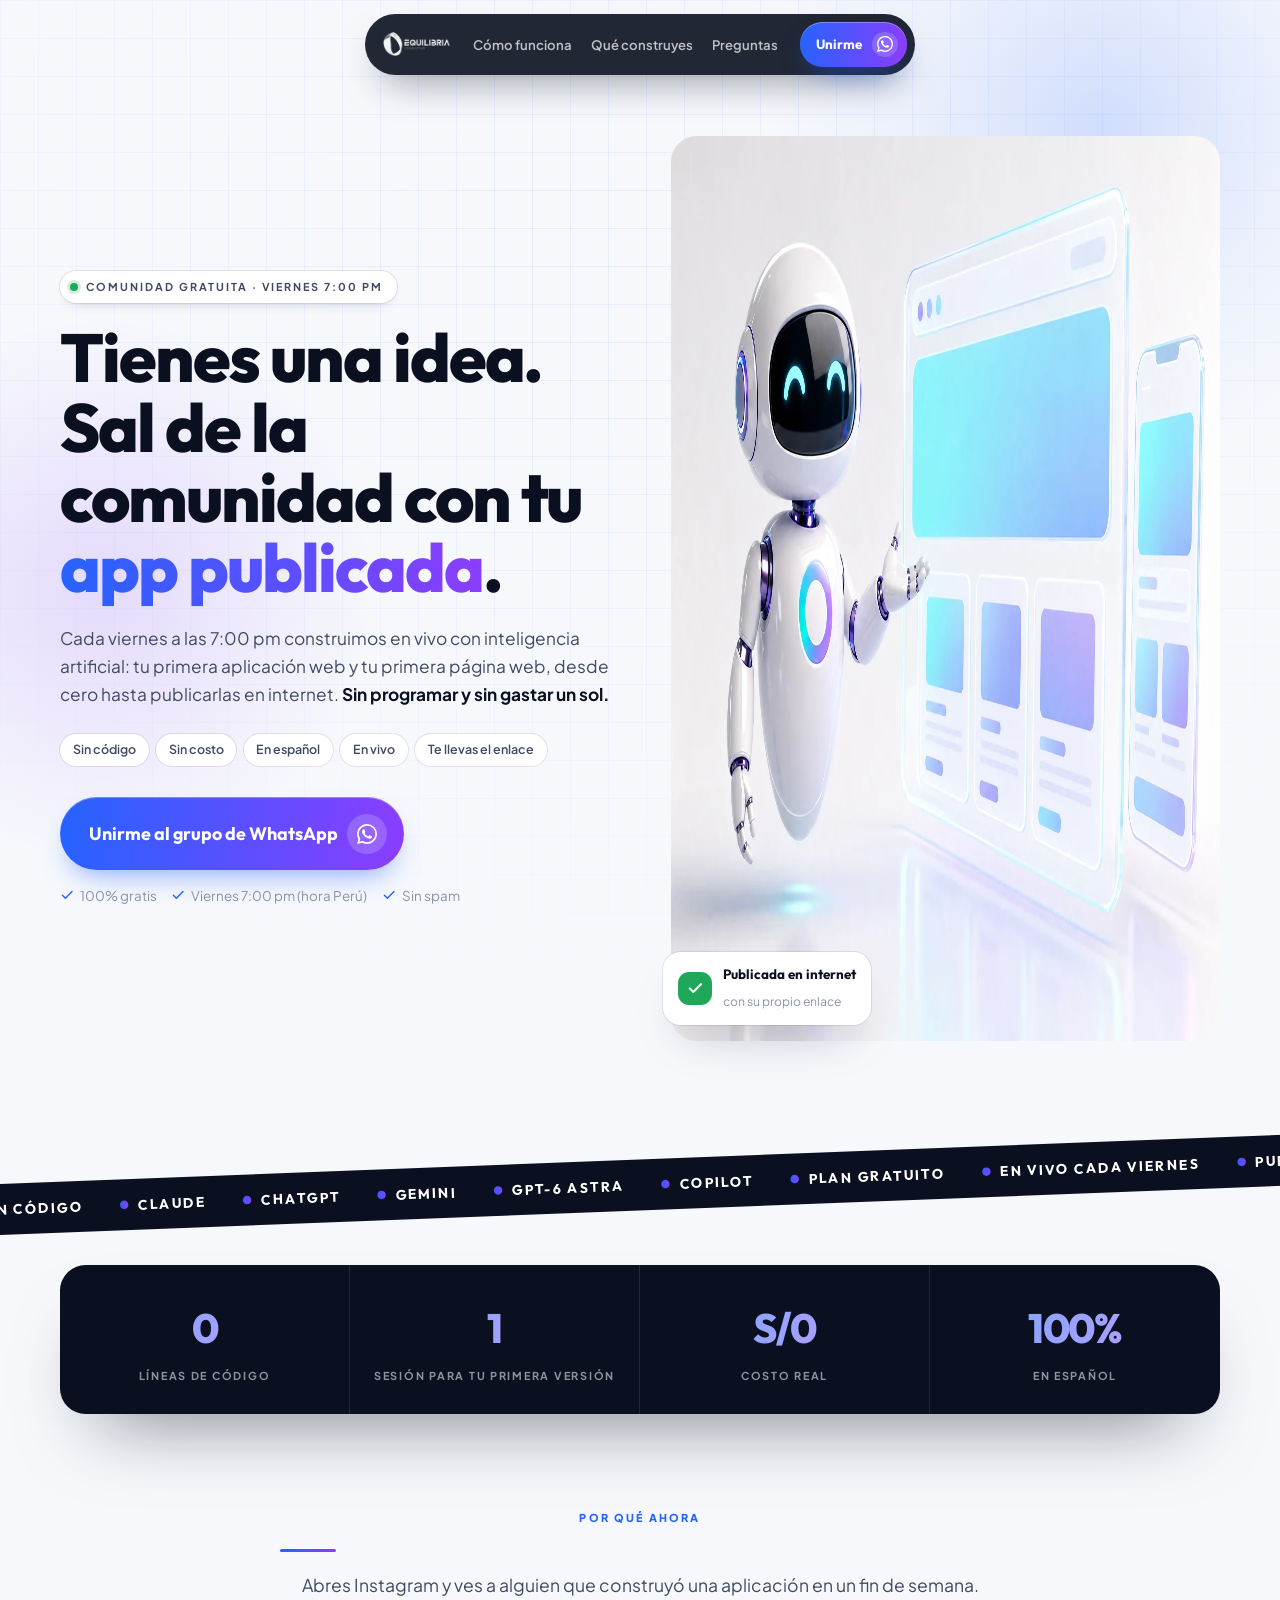
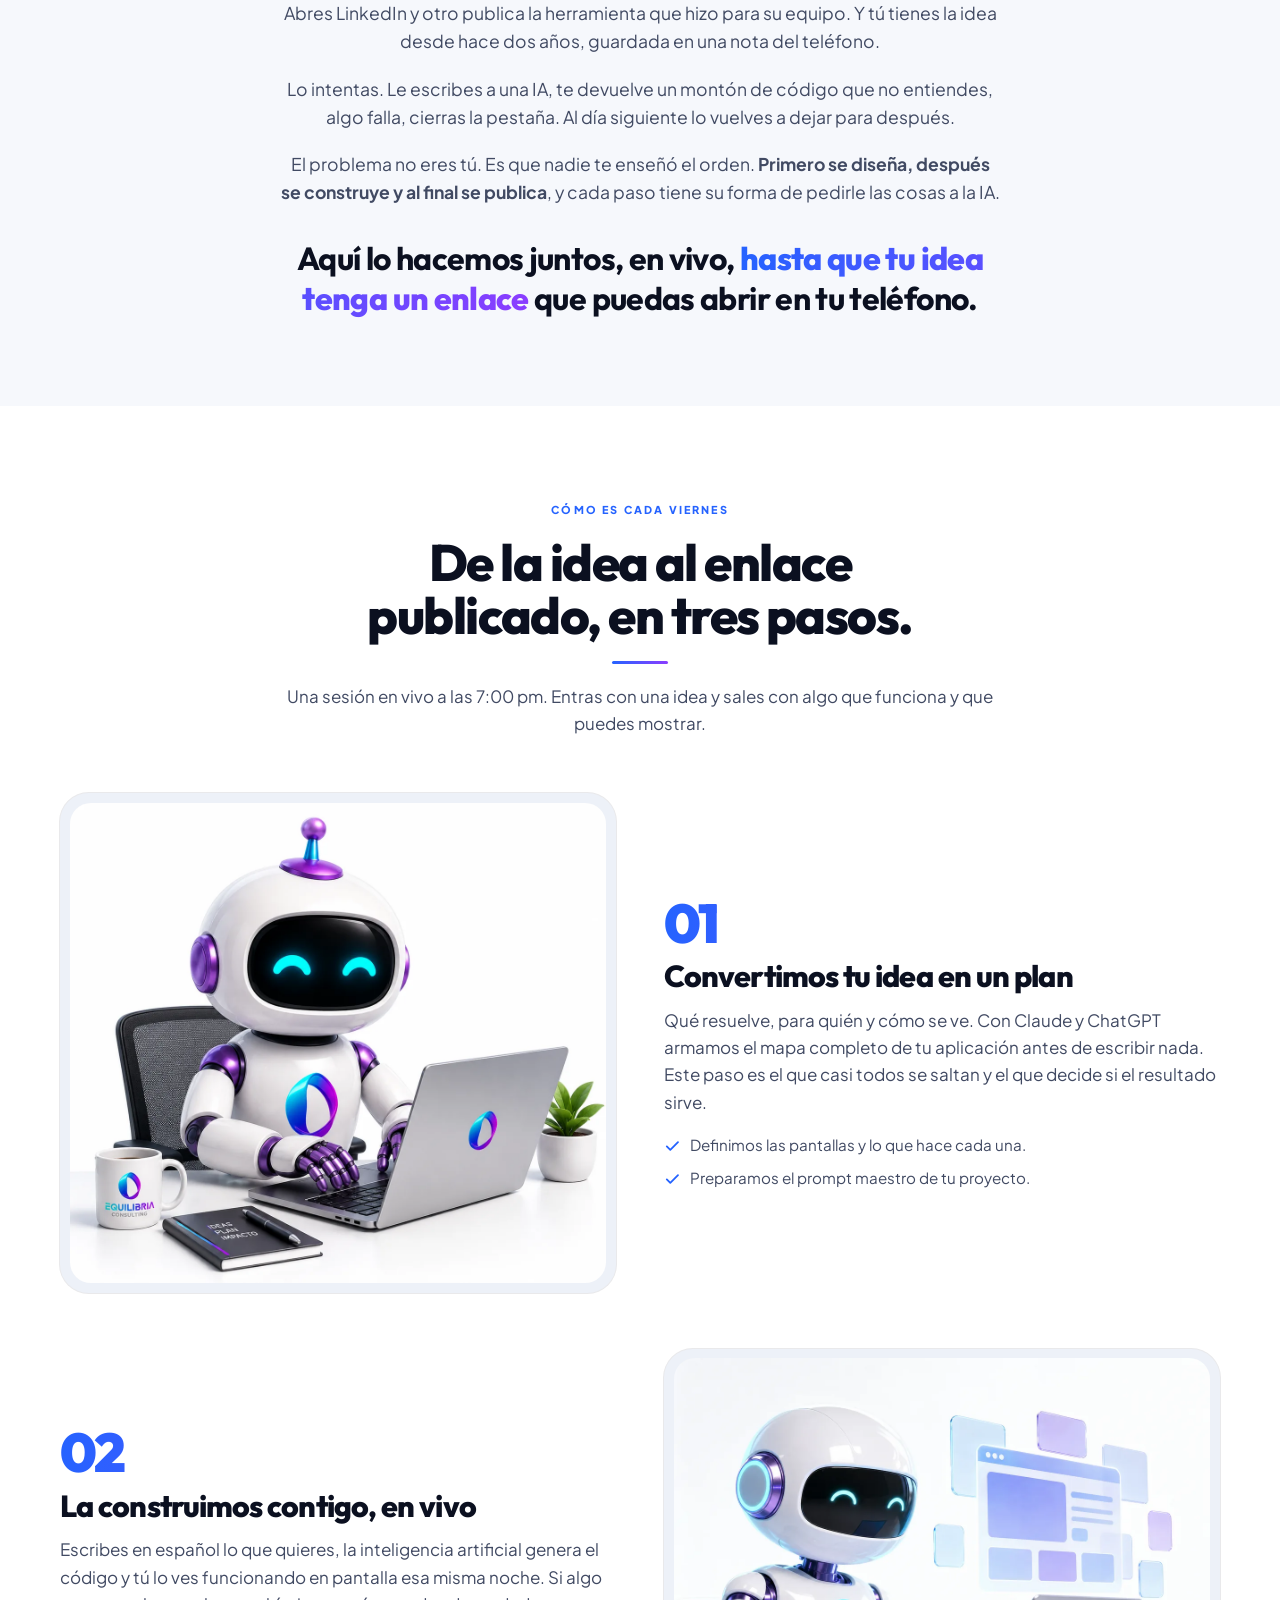
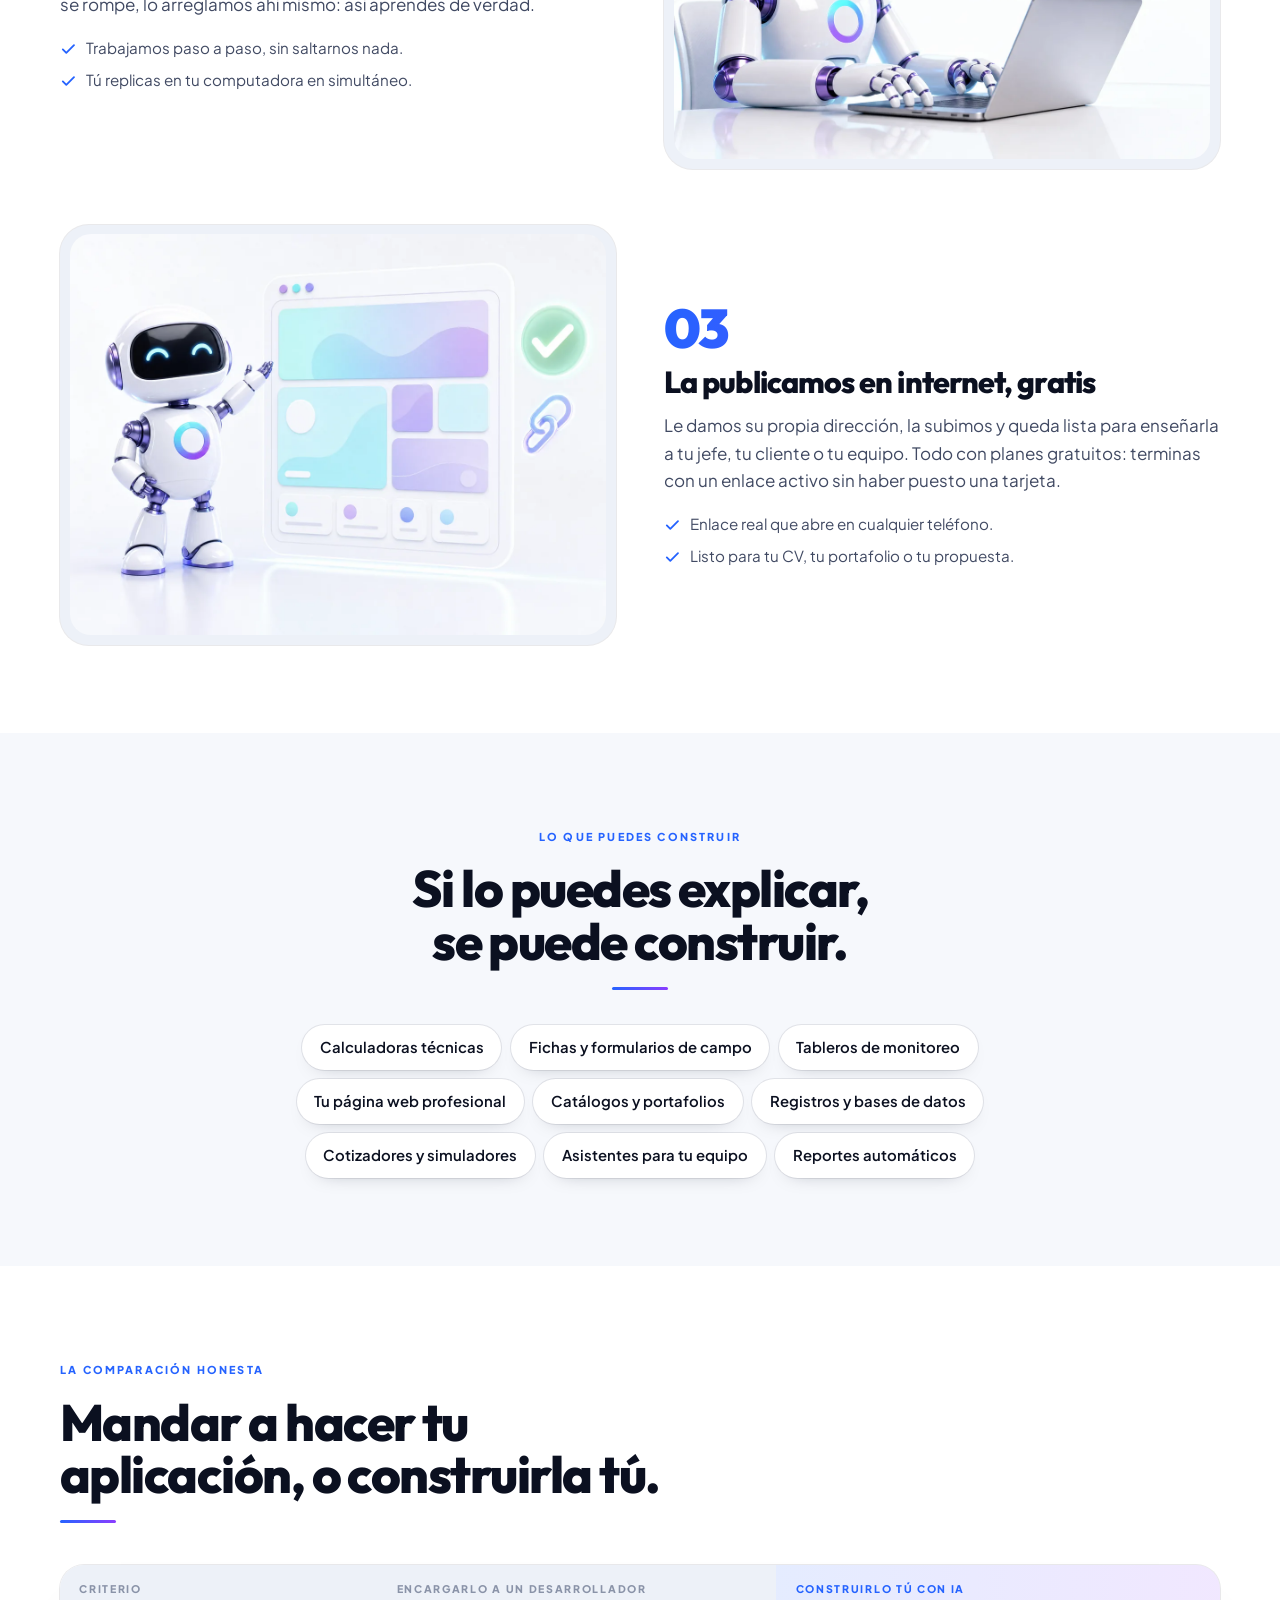
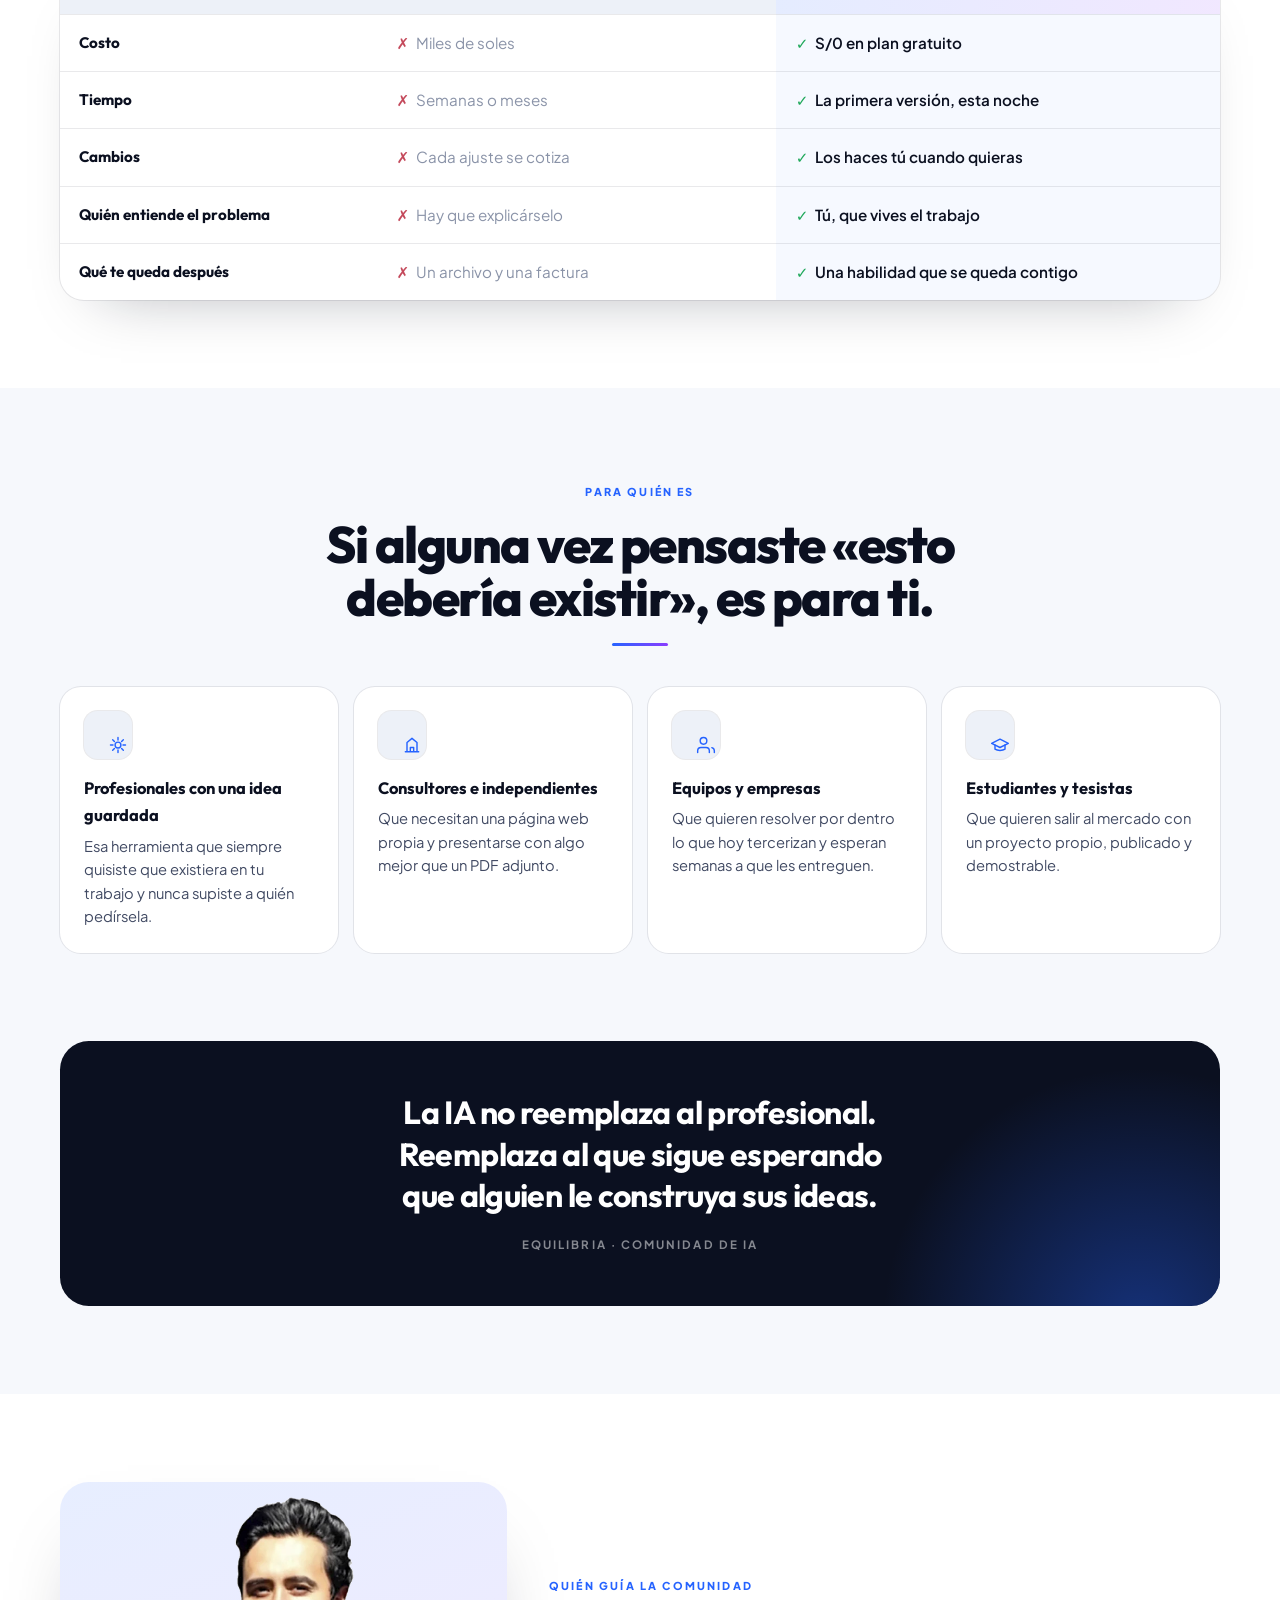
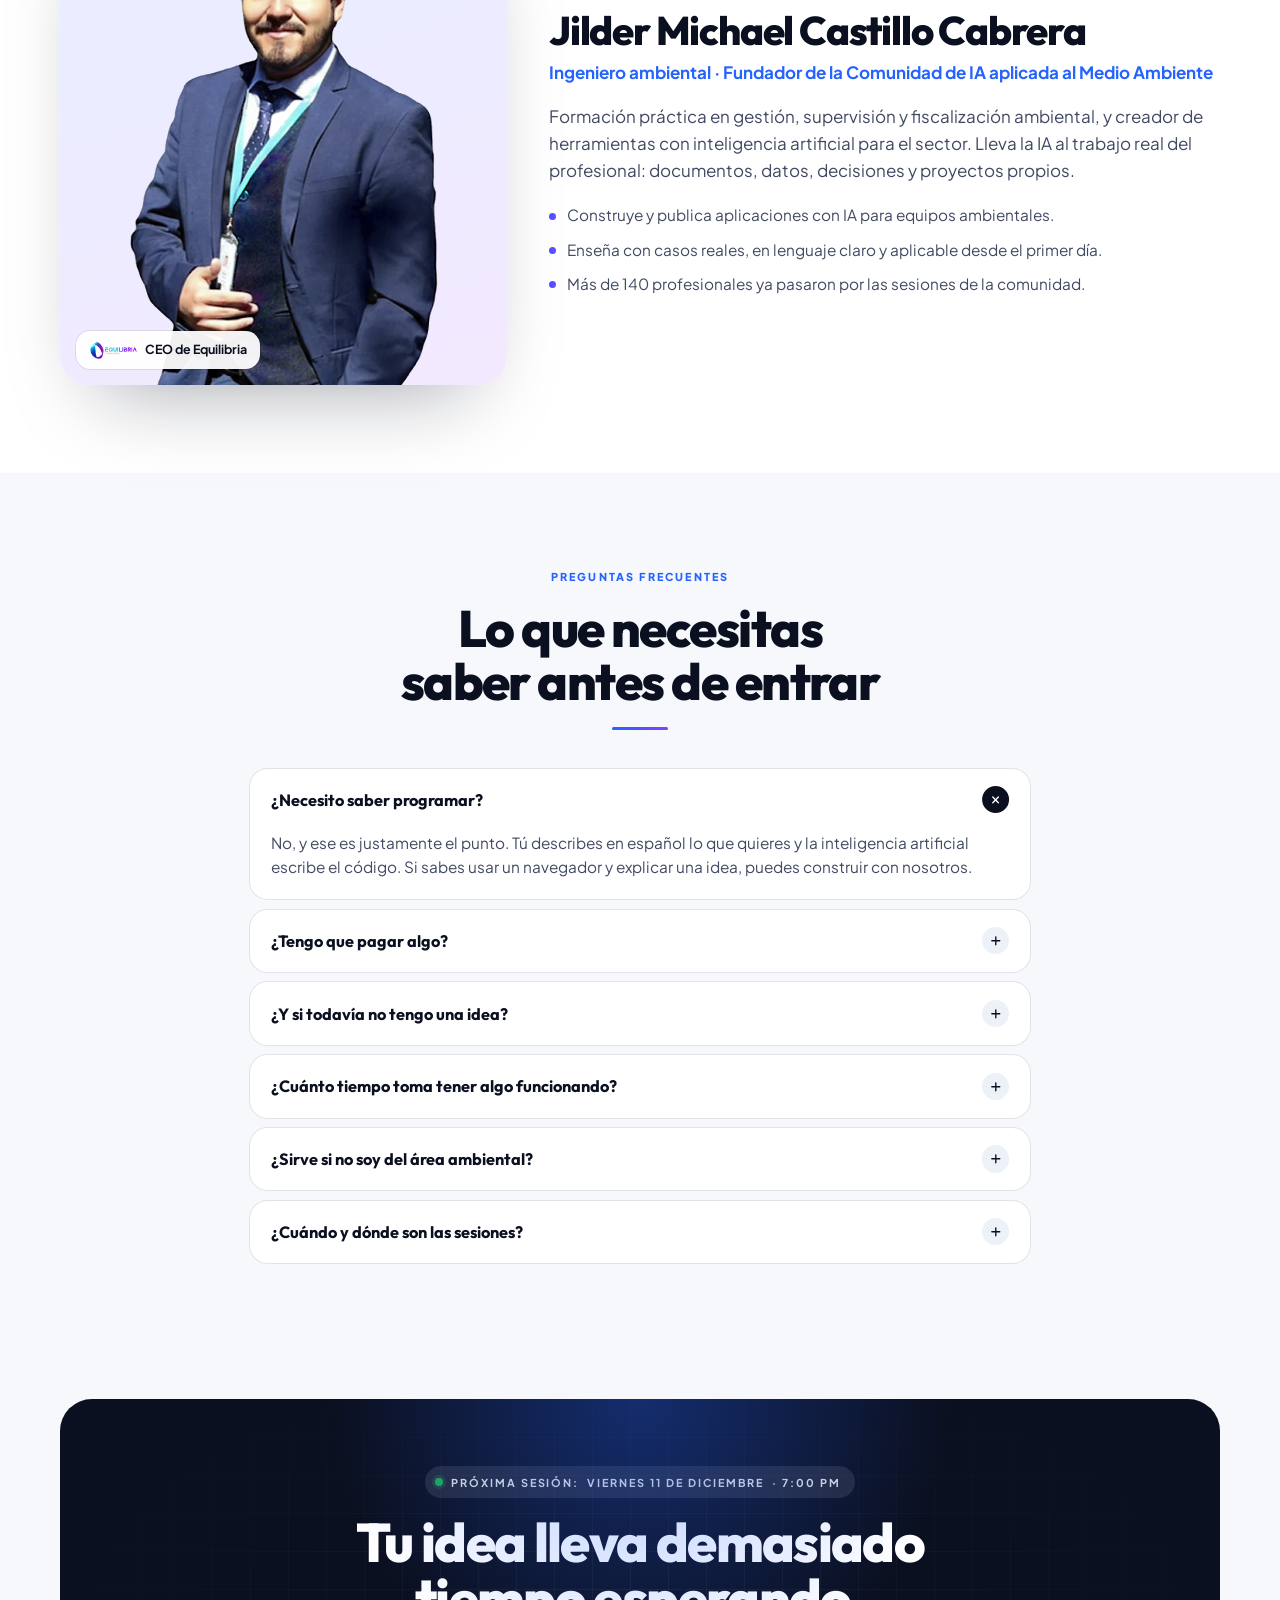
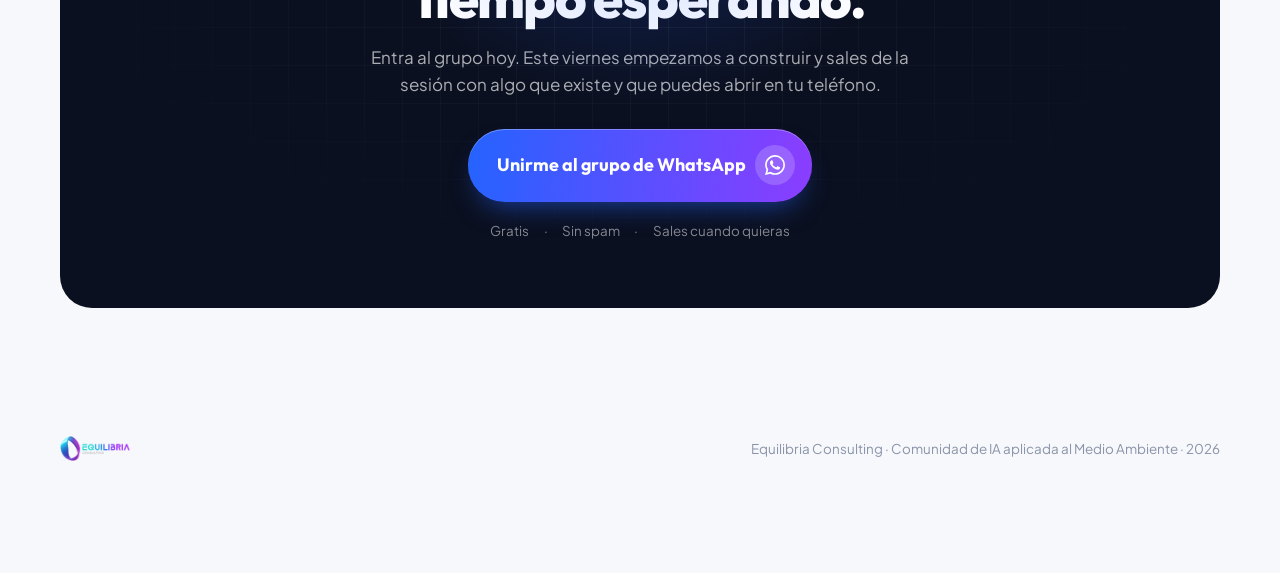
==== commit 50917569: "Rediseno completo: tres landings con mundo visual propio e imagenes de marca Cada landing tiene ahor" ====
--- a/crea-con-ia/index.html
+++ b/crea-con-ia/index.html
@@ -4,24 +4,22 @@
 <meta charset="utf-8">
 <meta name="viewport" content="width=device-width, initial-scale=1, viewport-fit=cover">
 <script>document.documentElement.className+=" js"</script>
-<title>Crea tu primera aplicación web con IA | Comunidad Equilibria</title>
+<title>Construye tu primera app web con IA | Comunidad Equilibria</title>
 <meta name="description" content="Comunidad gratuita: cada viernes a las 7:00 pm construimos en vivo tu primera aplicación web y tu primera página web con inteligencia artificial, desde cero hasta publicarlas. Sin programar y sin costo.">
-<meta name="theme-color" content="#ffffff">
+<meta name="theme-color" content="#F6F8FC">
 <link rel="icon" type="image/png" sizes="32x32" href="../assets/favicon-32.png">
 <link rel="apple-touch-icon" href="../assets/apple-touch-icon.png">
-
 <meta property="og:type" content="website">
 <meta property="og:title" content="Tu primera aplicación web con IA · Comunidad Equilibria">
-<meta property="og:description" content="Cada viernes a las 7:00 pm. De la idea a la app publicada, sin programar y sin gastar un sol. Gratis.">
+<meta property="og:description" content="De la idea a la app publicada, sin programar y sin gastar un sol. Cada viernes 7:00 pm. Gratis.">
 <meta property="og:image" content="https://ia-equilibria.vercel.app/assets/og-crea-con-ia.jpg">
 <meta property="og:url" content="https://ia-equilibria.vercel.app/crea-con-ia">
 <meta property="og:locale" content="es_PE">
 <meta name="twitter:card" content="summary_large_image">
-
 <link rel="preconnect" href="https://fonts.googleapis.com">
 <link rel="preconnect" href="https://fonts.gstatic.com" crossorigin>
-<link href="https://fonts.googleapis.com/css2?family=Outfit:wght@500;600;700;800&family=Plus+Jakarta+Sans:wght@400;500;600;700&display=swap" rel="stylesheet">
-<link rel="stylesheet" href="../assets/eq.css">
+<link href="https://fonts.googleapis.com/css2?family=Outfit:wght@400;500;600;700;800;900&family=Plus+Jakarta+Sans:wght@400;500;600;700&display=swap" rel="stylesheet">
+<link rel="preload" as="image" href="../assets/hero-crea.webp">
 
 <!-- Meta Pixel -->
 <script>
@@ -38,296 +36,460 @@
 <!-- /Meta Pixel -->
 
 <style>
-  :root{--accent:#0061F3;--accent-2:#9304FF;--accent-soft:rgba(0,97,243,.18)}
-  .browser .core{padding:.55rem}
-  .chrome{display:flex;align-items:center;gap:.4rem;padding:.4rem .5rem .65rem}
-  .chrome span{width:.55rem;height:.55rem;border-radius:50%;background:var(--soft-2);flex:none}
-  .chrome em{margin-left:.5rem;font-style:normal;font-size:.7rem;color:var(--ink-3);background:var(--soft);padding:.28rem .6rem;border-radius:99px;flex:1;text-align:center;font-weight:600;overflow:hidden;text-overflow:ellipsis;white-space:nowrap}
-  .screen{background:var(--soft);border-radius:1.15rem;padding:1.1rem}
-  .screen .hd{display:flex;justify-content:space-between;align-items:center;gap:.5rem}
-  .screen .hd b{font-family:"Outfit",sans-serif;font-size:1rem}
-  .screen .hd span{font-size:.64rem;font-weight:700;color:var(--wa);background:rgba(31,168,90,.1);padding:.22rem .5rem;border-radius:99px;white-space:nowrap}
-  .rows{margin-top:.85rem;display:grid;gap:.4rem}
-  .rows div{display:flex;justify-content:space-between;align-items:center;gap:.5rem;background:#fff;border-radius:.75rem;padding:.55rem .75rem;font-size:.83rem;color:var(--ink-2)}
-  .rows i{font-style:normal;font-weight:700;color:var(--ink);font-family:"Outfit",sans-serif}
-  .mockbtn{margin-top:.8rem;text-align:center;background:linear-gradient(90deg,var(--accent),var(--accent-2));color:#fff;font-weight:700;font-size:.85rem;padding:.7rem;border-radius:.85rem}
-  .foot{display:flex;align-items:center;justify-content:flex-end;padding-right:.5rem;gap:.45rem;padding:.8rem .5rem .3rem;font-size:.73rem;color:var(--ink-3);font-weight:600;flex-wrap:wrap}
-  .foot b{font-family:"Outfit",sans-serif;color:var(--ink);font-size:.85rem}
+:root{
+  --paper:#F6F8FC; --paper-2:#EDF1F8; --card:#FFFFFF;
+  --ink:#0B1020; --ink-2:#414A63; --ink-3:#8A93A8;
+  --acc:#2563FF; --acc-2:#8B3DFF; --acc-soft:rgba(37,99,255,.1);
+  --wa:#1FA85A;
+  --line:rgba(11,16,32,.09);
+  --ease:cubic-bezier(.32,.72,0,1);
+  --grad:linear-gradient(95deg,#2563FF,#8B3DFF);
+}
+*{box-sizing:border-box;margin:0;padding:0}
+html{-webkit-text-size-adjust:100%;scroll-behavior:smooth}
+body{font-family:"Plus Jakarta Sans",ui-sans-serif,system-ui,-apple-system,sans-serif;background:var(--paper);color:var(--ink);font-size:17px;line-height:1.6;-webkit-font-smoothing:antialiased;overflow-x:hidden}
+img{max-width:100%;display:block}a{color:inherit}
+h1,h2,h3{font-family:"Outfit",ui-sans-serif,system-ui,sans-serif;letter-spacing:-.03em;line-height:1.03;text-wrap:balance}
+.wrap{width:min(1160px,100% - 2.5rem);margin-inline:auto}
+.acc{background:var(--grad);-webkit-background-clip:text;background-clip:text;color:transparent}
+
+/* ---- nav ---- */
+.nav{position:fixed;top:14px;left:50%;transform:translateX(-50%);z-index:60;display:flex;align-items:center;gap:1.4rem;padding:.5rem .5rem .5rem 1.15rem;border-radius:999px;background:rgba(11,16,32,.9);backdrop-filter:blur(16px);-webkit-backdrop-filter:blur(16px);box-shadow:0 18px 40px -18px rgba(11,16,32,.6);width:max-content;max-width:calc(100% - 1.5rem)}
+.nav img{height:24px;width:auto;filter:brightness(0) invert(1);opacity:.95}
+.nav .lk{display:flex;gap:1.2rem;font-size:.82rem;font-weight:600;color:rgba(255,255,255,.72)}
+.nav .lk a{text-decoration:none}
+.nav .lk a:hover{color:#fff}
+.btn{display:inline-flex;align-items:center;gap:.6rem;text-decoration:none;font-family:"Outfit",sans-serif;font-weight:700;font-size:.95rem;line-height:1;padding:.75rem .85rem .75rem 1.3rem;border-radius:999px;color:#fff;background:var(--grad);border:0;cursor:pointer;white-space:nowrap;box-shadow:0 1px 0 rgba(255,255,255,.3) inset,0 14px 28px -12px rgba(37,99,255,.6);transition:transform .5s var(--ease),box-shadow .5s var(--ease)}
+.btn .ic{width:1.9rem;height:1.9rem;border-radius:999px;background:rgba(255,255,255,.18);display:grid;place-items:center;flex:none;transition:transform .5s var(--ease)}
+.btn .ic svg{width:1rem;height:1rem;fill:#fff}
+.btn:hover{transform:translateY(-2px);box-shadow:0 1px 0 rgba(255,255,255,.3) inset,0 22px 38px -14px rgba(37,99,255,.65)}
+.btn:hover .ic{transform:translate(2px,-1px)}
+.btn:active{transform:scale(.98)}
+.btn:focus-visible{outline:3px solid var(--acc-2);outline-offset:3px}
+.btn.xl{font-size:1.12rem;padding:1.05rem 1.05rem 1.05rem 1.8rem}
+.btn.xl .ic{width:2.5rem;height:2.5rem}.btn.xl .ic svg{width:1.25rem;height:1.25rem}
+.nav .btn{font-size:.84rem;padding:.6rem .6rem .6rem 1rem}
+.nav .btn .ic{width:1.6rem;height:1.6rem}
+
+/* ---- hero ---- */
+.hero{position:relative;padding:8.5rem 0 4rem;overflow:hidden;isolation:isolate}
+.blue{position:absolute;inset:0;z-index:-2;background-image:linear-gradient(rgba(37,99,255,.07) 1px,transparent 1px),linear-gradient(90deg,rgba(37,99,255,.07) 1px,transparent 1px);background-size:38px 38px;mask-image:radial-gradient(ellipse 80% 65% at 50% 25%,#000 20%,transparent 100%);-webkit-mask-image:radial-gradient(ellipse 80% 65% at 50% 25%,#000 20%,transparent 100%)}
+.glow{position:absolute;z-index:-1;border-radius:50%;pointer-events:none}
+.g1{width:52vw;height:52vw;max-width:720px;max-height:720px;right:-12vw;top:-16vw;background:radial-gradient(circle,rgba(37,99,255,.18),rgba(37,99,255,.05) 40%,transparent 70%)}
+.g2{width:44vw;height:44vw;max-width:600px;max-height:600px;left:-14vw;top:24vw;background:radial-gradient(circle,rgba(139,61,255,.16),transparent 68%)}
+.hgrid{display:grid;grid-template-columns:1.02fr .98fr;gap:2.5rem;align-items:center}
+.pill{display:inline-flex;align-items:center;gap:.5rem;font-size:.68rem;font-weight:700;letter-spacing:.18em;text-transform:uppercase;padding:.45rem .9rem .45rem .65rem;border-radius:999px;background:#fff;color:var(--ink-2);box-shadow:0 0 0 1px var(--line),0 6px 16px -10px rgba(11,16,32,.3)}
+.pill .dot{width:.5rem;height:.5rem;border-radius:50%;background:var(--wa);box-shadow:0 0 0 3px rgba(31,168,90,.2);animation:pulse 1.8s var(--ease) infinite}
+@keyframes pulse{0%,100%{box-shadow:0 0 0 3px rgba(31,168,90,.22)}50%{box-shadow:0 0 0 7px rgba(31,168,90,0)}}
+.hero h1{font-size:clamp(2.6rem,5.3vw,4.5rem);font-weight:800;margin-top:1.3rem}
+.hero .sub{margin-top:1.4rem;font-size:clamp(1.05rem,1.35vw,1.22rem);color:var(--ink-2);max-width:50ch;text-wrap:pretty}
+.hero .sub b{color:var(--ink);font-weight:700}
+.tags{display:flex;flex-wrap:wrap;gap:.45rem;margin-top:1.6rem}
+.tags span{font-size:.78rem;font-weight:600;padding:.4rem .8rem;border-radius:999px;background:#fff;color:var(--ink-2);box-shadow:0 0 0 1px var(--line)}
+.cta-wrap{margin-top:1.9rem}
+.micro{margin-top:.9rem;font-size:.84rem;color:var(--ink-3);display:flex;flex-wrap:wrap;gap:.3rem .9rem}
+.micro span{display:inline-flex;align-items:center;gap:.35rem}
+.micro svg{width:.9rem;height:.9rem;stroke:var(--acc);fill:none;stroke-width:2.4;stroke-linecap:round;stroke-linejoin:round}
+.hshot{position:relative}
+.hshot img{width:100%;border-radius:1.6rem;animation:float 8s var(--ease) infinite alternate}
+@keyframes float{from{transform:translateY(0)}to{transform:translateY(-14px)}}
+.hbadge{position:absolute;left:-.5rem;bottom:1rem;background:#fff;border-radius:1.1rem;padding:.75rem .95rem;box-shadow:0 0 0 1px var(--line),0 24px 50px -24px rgba(11,16,32,.4);display:flex;align-items:center;gap:.7rem}
+.hbadge i{width:2.1rem;height:2.1rem;border-radius:.7rem;background:var(--wa);display:grid;place-items:center;font-style:normal;flex:none}
+.hbadge i svg{width:1.05rem;height:1.05rem;fill:none;stroke:#fff;stroke-width:3;stroke-linecap:round;stroke-linejoin:round}
+.hbadge b{display:block;font-size:.84rem;font-family:"Outfit",sans-serif}
+.hbadge span{font-size:.76rem;color:var(--ink-3)}
+
+/* ---- cinta diagonal ---- */
+.ribbon{background:var(--ink);transform:rotate(-2.2deg) scale(1.06);margin:3.5rem 0;padding:.85rem 0;overflow:hidden;box-shadow:0 22px 50px -26px rgba(11,16,32,.8)}
+.ribbon .track{display:flex;gap:2.2rem;width:max-content;animation:slide 34s linear infinite}
+.ribbon:hover .track{animation-play-state:paused}
+@keyframes slide{to{transform:translateX(-50%)}}
+.ribbon i{display:inline-flex;align-items:center;gap:.55rem;font-family:"Outfit",sans-serif;font-style:normal;font-weight:700;font-size:.82rem;letter-spacing:.14em;text-transform:uppercase;color:#fff;white-space:nowrap}
+.ribbon i::before{content:"";width:.5rem;height:.5rem;border-radius:50%;background:var(--grad);flex:none}
+
+/* ---- barra de datos ---- */
+.stats{background:var(--ink);border-radius:1.6rem;display:grid;grid-template-columns:repeat(4,1fr);overflow:hidden;box-shadow:0 40px 80px -40px rgba(11,16,32,.6)}
+.stats div{padding:1.9rem 1.2rem;text-align:center;border-right:1px solid rgba(255,255,255,.1)}
+.stats div:last-child{border-right:0}
+.stats b{display:block;font-family:"Outfit",sans-serif;font-size:clamp(1.8rem,3.2vw,2.6rem);font-weight:800;letter-spacing:-.03em;background:linear-gradient(120deg,#6FA8FF,#C79BFF);-webkit-background-clip:text;background-clip:text;color:transparent}
+.stats span{display:block;margin-top:.35rem;font-size:.68rem;font-weight:700;letter-spacing:.16em;text-transform:uppercase;color:rgba(255,255,255,.55)}
+
+/* ---- secciones ---- */
+section{padding:5.5rem 0}
+.eyebrow{display:inline-block;font-size:.68rem;font-weight:800;letter-spacing:.2em;text-transform:uppercase;color:var(--acc)}
+.head{max-width:760px}
+.head h2{font-size:clamp(2rem,4vw,3.2rem);font-weight:800;margin-top:.9rem}
+.head p{margin-top:1.1rem;color:var(--ink-2);font-size:1.06rem;text-wrap:pretty}
+.mid{text-align:center;margin-inline:auto}
+.rule{width:56px;height:3px;border-radius:99px;background:var(--grad);margin:1.2rem 0}
+.mid .rule{margin-inline:auto}
+
+/* relato */
+.story{max-width:720px;margin-inline:auto;text-align:center}
+.story p{font-size:1.1rem;color:var(--ink-2);margin-top:1.2rem;text-wrap:pretty}
+.story p.big{font-family:"Outfit",sans-serif;font-size:clamp(1.4rem,2.6vw,2rem);font-weight:700;color:var(--ink);letter-spacing:-.02em;line-height:1.25;margin-top:2rem}
+.story .acc{font-weight:800}
+
+/* filas numeradas */
+.row{display:grid;grid-template-columns:1fr 1fr;gap:3rem;align-items:center;margin-top:3.5rem}
+.row:nth-child(even) .txt{order:2}
+.num{font-family:"Outfit",sans-serif;font-size:3.4rem;font-weight:900;line-height:1;letter-spacing:-.05em;background:var(--grad);-webkit-background-clip:text;background-clip:text;color:transparent}
+.row h3{font-size:clamp(1.4rem,2.4vw,1.9rem);font-weight:800;margin-top:.7rem}
+.row p{margin-top:.9rem;color:var(--ink-2)}
+.row ul{list-style:none;margin-top:1.1rem;display:grid;gap:.5rem}
+.row li{display:flex;gap:.6rem;font-size:.95rem;color:var(--ink-2)}
+.row li svg{width:1.05rem;height:1.05rem;flex:none;margin-top:.32rem;stroke:var(--acc);fill:none;stroke-width:2.6;stroke-linecap:round;stroke-linejoin:round}
+.frame{background:var(--paper-2);padding:.6rem;border-radius:1.8rem;box-shadow:0 0 0 1px var(--line)}
+.frame img{border-radius:1.3rem;width:100%}
+
+/* chips */
+.chips{display:flex;flex-wrap:wrap;gap:.6rem;justify-content:center;max-width:900px;margin:2.2rem auto 0}
+.chips span{padding:.65rem 1.1rem;border-radius:999px;background:#fff;font-size:.93rem;font-weight:600;box-shadow:0 0 0 1px var(--line),0 8px 20px -14px rgba(11,16,32,.35);transition:transform .5s var(--ease),box-shadow .5s var(--ease)}
+.chips span:hover{transform:translateY(-3px);box-shadow:0 0 0 1px var(--acc-soft),0 14px 26px -12px rgba(37,99,255,.4)}
+
+/* tabla comparativa */
+.vs{margin-top:2.6rem;background:#fff;border-radius:1.5rem;overflow:hidden;box-shadow:0 0 0 1px var(--line),0 30px 60px -40px rgba(11,16,32,.35)}
+.vs table{width:100%;border-collapse:collapse;font-size:.95rem}
+.vs th,.vs td{padding:1rem 1.2rem;text-align:left;border-bottom:1px solid var(--line)}
+.vs thead th{font-size:.66rem;letter-spacing:.16em;text-transform:uppercase;font-weight:800;color:var(--ink-3);background:var(--paper-2)}
+.vs thead th:last-child{background:linear-gradient(95deg,rgba(37,99,255,.12),rgba(139,61,255,.12));color:var(--acc)}
+.vs td:first-child{font-weight:700;font-family:"Outfit",sans-serif}
+.vs td.no{color:var(--ink-3)}
+.vs td.yes{font-weight:600;background:rgba(37,99,255,.04)}
+.vs tr:last-child td{border-bottom:0}
+.vs .mk{font-weight:800;margin-right:.4rem}
+.vs .mk.x{color:#C4495B}.vs .mk.v{color:var(--wa)}
+
+/* rejilla resultados */
+.grid4{display:grid;grid-template-columns:repeat(auto-fit,minmax(250px,1fr));gap:1rem;margin-top:2.6rem}
+.grid4 div{background:#fff;border-radius:1.3rem;padding:1.5rem;box-shadow:0 0 0 1px var(--line)}
+.grid4 .ico{width:2.6rem;height:2.6rem;border-radius:.85rem;background:var(--paper-2);display:grid;place-items:center;margin-bottom:.9rem}
+.grid4 .ico svg{width:1.25rem;height:1.25rem;stroke:var(--acc);fill:none;stroke-width:1.7;stroke-linecap:round;stroke-linejoin:round}
+.grid4 b{font-family:"Outfit",sans-serif;font-size:1.03rem}
+.grid4 p{margin-top:.4rem;font-size:.92rem;color:var(--ink-2)}
+
+/* cita */
+.quote{background:var(--ink);border-radius:1.8rem;padding:3.2rem 2.2rem;text-align:center;position:relative;overflow:hidden}
+.quote::after{content:"";position:absolute;width:520px;height:520px;right:-180px;bottom:-280px;border-radius:50%;background:radial-gradient(circle,rgba(37,99,255,.4),transparent 70%)}
+.quote p{position:relative;font-family:"Outfit",sans-serif;font-size:clamp(1.3rem,2.6vw,2rem);font-weight:700;color:#fff;letter-spacing:-.02em;line-height:1.3;max-width:24ch;margin-inline:auto}
+.quote span{position:relative;display:block;margin-top:1.2rem;font-size:.72rem;letter-spacing:.18em;text-transform:uppercase;color:rgba(255,255,255,.5);font-weight:700}
+
+/* mentor */
+.mentor{display:grid;grid-template-columns:.8fr 1.2fr;gap:2.6rem;align-items:center}
+.photo{position:relative;border-radius:1.8rem;overflow:hidden;background:linear-gradient(160deg,#E7EEFF,#F3E9FF);aspect-ratio:4/4.5;box-shadow:0 40px 80px -40px rgba(11,16,32,.4)}
+.photo img{position:absolute;bottom:0;left:50%;transform:translateX(-50%);height:97%;width:auto}
+.photo .tag{position:absolute;left:1rem;bottom:1rem;background:rgba(255,255,255,.94);padding:.55rem .85rem;border-radius:.9rem;font-size:.78rem;font-weight:700;display:flex;gap:.5rem;align-items:center;box-shadow:0 0 0 1px var(--line)}
+.photo .tag img{position:static;transform:none;height:17px;width:auto}
+.mentor h2{font-size:clamp(1.8rem,3.2vw,2.5rem);font-weight:800;margin-top:.8rem}
+.mentor .role{margin-top:.5rem;font-weight:700;color:var(--acc)}
+.mentor p{margin-top:1rem;color:var(--ink-2)}
+.mentor ul{list-style:none;margin-top:1.2rem;display:grid;gap:.6rem}
+.mentor li{display:flex;gap:.7rem;color:var(--ink-2);font-size:.96rem}
+.mentor li::before{content:"";width:.45rem;height:.45rem;border-radius:50%;background:var(--grad);flex:none;margin-top:.6rem}
+
+/* faq */
+.faq{max-width:780px;margin:2.4rem auto 0;display:grid;gap:.65rem}
+.faq details{background:#fff;border-radius:1.1rem;box-shadow:0 0 0 1px var(--line);overflow:hidden}
+.faq summary{cursor:pointer;list-style:none;display:flex;justify-content:space-between;gap:1rem;align-items:center;padding:1.1rem 1.3rem;font-family:"Outfit",sans-serif;font-weight:700;font-size:1.02rem}
+.faq summary::-webkit-details-marker{display:none}
+.faq summary i{width:1.7rem;height:1.7rem;border-radius:50%;background:var(--paper-2);display:grid;place-items:center;flex:none;transition:transform .5s var(--ease),background .5s var(--ease)}
+.faq summary i svg{width:.85rem;height:.85rem;stroke:var(--ink);fill:none;stroke-width:2.4;stroke-linecap:round}
+.faq details[open] summary i{transform:rotate(45deg);background:var(--ink)}
+.faq details[open] summary i svg{stroke:#fff}
+.faq .a{padding:0 1.3rem 1.2rem;color:var(--ink-2);font-size:.96rem}
+
+/* cierre */
+.final{padding:3rem 0 6rem}
+.final .box{position:relative;overflow:hidden;border-radius:2rem;background:var(--ink);padding:4.2rem 1.5rem;text-align:center}
+.final .box::before{content:"";position:absolute;inset:0;background-image:linear-gradient(rgba(255,255,255,.05) 1px,transparent 1px),linear-gradient(90deg,rgba(255,255,255,.05) 1px,transparent 1px);background-size:38px 38px;mask-image:radial-gradient(ellipse 70% 70% at 50% 40%,#000,transparent 75%);-webkit-mask-image:radial-gradient(ellipse 70% 70% at 50% 40%,#000,transparent 75%)}
+.final .box::after{content:"";position:absolute;width:640px;height:640px;left:50%;top:-320px;transform:translateX(-50%);border-radius:50%;background:radial-gradient(circle,rgba(37,99,255,.35),transparent 68%)}
+.final h2{position:relative;font-size:clamp(2rem,4.4vw,3.4rem);font-weight:800;color:#fff;max-width:17ch;margin:1rem auto 0}
+.final p{position:relative;margin-top:1.1rem;color:rgba(255,255,255,.66);max-width:48ch;margin-inline:auto}
+.final .cta-wrap{position:relative;display:flex;flex-direction:column;align-items:center}
+.final .pill{background:rgba(255,255,255,.1);color:rgba(255,255,255,.85);box-shadow:none}
+.final .micro{color:rgba(255,255,255,.5);justify-content:center}
+footer{padding:2rem 0 7rem;color:var(--ink-3);font-size:.84rem}
+footer .r{display:flex;justify-content:space-between;gap:1rem;flex-wrap:wrap;align-items:center}
+footer img{height:25px;width:auto;opacity:.85}
+.sticky{position:fixed;left:0;right:0;bottom:0;z-index:50;padding:.7rem 1rem calc(.7rem + env(safe-area-inset-bottom));background:rgba(246,248,252,.9);backdrop-filter:blur(14px);-webkit-backdrop-filter:blur(14px);box-shadow:0 -1px 0 var(--line);transform:translateY(110%);transition:transform .6s var(--ease);display:none}
+.sticky.show{transform:none}
+.sticky .btn{width:100%;justify-content:space-between}
+
+.js .rv{opacity:0;transform:translateY(26px);transition:opacity .9s var(--ease),transform .9s var(--ease)}
+.js .rv.in{opacity:1;transform:none}
+.rv.d1{transition-delay:.08s}.rv.d2{transition-delay:.16s}.rv.d3{transition-delay:.24s}
+
+@media (max-width:1000px){
+  .hgrid{grid-template-columns:1fr;gap:2.5rem}
+  .hshot{max-width:560px;margin-inline:auto;width:100%}
+  .hshot img{animation:none}
+  .row,.mentor{grid-template-columns:1fr;gap:1.8rem}
+  .row:nth-child(even) .txt{order:0}
+  .stats{grid-template-columns:repeat(2,1fr)}
+  .stats div:nth-child(2){border-right:0}
+  .stats div:nth-child(1),.stats div:nth-child(2){border-bottom:1px solid rgba(255,255,255,.1)}
+  .photo{max-width:400px;margin-inline:auto}
+  .nav .lk{display:none}
+}
+@media (max-width:640px){
+  body{font-size:16px}
+  .hero{padding-top:6.5rem}
+  section{padding:3.8rem 0}
+  .nav{top:10px}
+  .btn.xl{width:100%;justify-content:space-between;font-size:1rem;padding:.95rem .8rem .95rem 1.3rem;white-space:normal;text-align:left;line-height:1.2}
+  .sticky{display:block}
+  .stats{grid-template-columns:1fr}
+  .stats div{border-right:0;border-bottom:1px solid rgba(255,255,255,.1)}
+  .stats div:last-child{border-bottom:0}
+  .vs{overflow-x:auto}
+  .vs table{min-width:520px}
+  .quote{padding:2.4rem 1.3rem}
+  .final .box{padding:3rem 1.1rem}
+  footer{padding-bottom:8rem}
+  footer .r{flex-direction:column;align-items:flex-start;gap:.5rem}
+  .hbadge{left:0;bottom:-.5rem;padding:.6rem .8rem}
+}
+@media (prefers-reduced-motion:reduce){*{animation:none!important;transition:none!important}.js .rv{opacity:1;transform:none}.ribbon .track{flex-wrap:wrap;width:100%;justify-content:center}}
 </style>
 </head>
 <body data-landing="crea-con-ia">
 
-<svg width="0" height="0" style="position:absolute" aria-hidden="true">
-  <defs>
-    <linearGradient id="gradStroke" x1="0" y1="0" x2="1" y2="1">
-      <stop offset="0" stop-color="#03D6CE"/><stop offset=".5" stop-color="#0061F3"/><stop offset="1" stop-color="#9304FF"/>
-    </linearGradient>
-    <symbol id="wa" viewBox="0 0 24 24"><path d="M17.47 14.38c-.3-.15-1.76-.87-2.03-.97-.27-.1-.47-.15-.67.15-.2.3-.77.97-.94 1.17-.17.2-.35.22-.64.07-.3-.15-1.26-.46-2.4-1.48-.89-.79-1.48-1.77-1.66-2.07-.17-.3-.02-.46.13-.61.13-.13.3-.35.45-.52.15-.17.2-.3.3-.5.1-.2.05-.37-.03-.52-.07-.15-.67-1.61-.91-2.21-.24-.58-.49-.5-.67-.51h-.57c-.2 0-.52.07-.79.37-.27.3-1.04 1.02-1.04 2.48s1.07 2.88 1.21 3.08c.15.2 2.1 3.2 5.08 4.49.71.31 1.26.49 1.69.63.71.23 1.36.2 1.87.12.57-.09 1.76-.72 2.01-1.42.25-.7.25-1.29.17-1.42-.07-.12-.27-.2-.57-.35M12.05 21.79h-.01a9.87 9.87 0 0 1-5.03-1.38l-.36-.21-3.74.98 1-3.65-.24-.37a9.86 9.86 0 0 1-1.51-5.26c0-5.45 4.44-9.88 9.9-9.88 2.64 0 5.12 1.03 6.99 2.9a9.82 9.82 0 0 1 2.89 6.99c0 5.45-4.44 9.88-9.89 9.88m8.41-18.3A11.82 11.82 0 0 0 12.05 0C5.5 0 .16 5.34.16 11.89c0 2.1.55 4.14 1.59 5.95L.06 24l6.3-1.65a11.88 11.88 0 0 0 5.68 1.45h.01c6.55 0 11.89-5.34 11.89-11.89 0-3.18-1.24-6.16-3.48-8.41"/></symbol>
-    <symbol id="ok" viewBox="0 0 24 24"><path d="M20 6 9 17l-5-5"/></symbol>
-  </defs>
-</svg>
-
-<nav class="nav" aria-label="Principal">
-  <a href="#" aria-label="Equilibria"><img src="../assets/logo-equilibria.webp" alt="Equilibria Consulting"></a>
-  <a class="btn grad" href="gracias" data-cta="nav"><span class="t">Unirme al grupo</span><span class="ic"><svg><use href="#wa"/></svg></span></a>
+<svg width="0" height="0" style="position:absolute" aria-hidden="true"><defs>
+<symbol id="wa" viewBox="0 0 24 24"><path d="M17.47 14.38c-.3-.15-1.76-.87-2.03-.97-.27-.1-.47-.15-.67.15-.2.3-.77.97-.94 1.17-.17.2-.35.22-.64.07-.3-.15-1.26-.46-2.4-1.48-.89-.79-1.48-1.77-1.66-2.07-.17-.3-.02-.46.13-.61.13-.13.3-.35.45-.52.15-.17.2-.3.3-.5.1-.2.05-.37-.03-.52-.07-.15-.67-1.61-.91-2.21-.24-.58-.49-.5-.67-.51h-.57c-.2 0-.52.07-.79.37-.27.3-1.04 1.02-1.04 2.48s1.07 2.88 1.21 3.08c.15.2 2.1 3.2 5.08 4.49.71.31 1.26.49 1.69.63.71.23 1.36.2 1.87.12.57-.09 1.76-.72 2.01-1.42.25-.7.25-1.29.17-1.42-.07-.12-.27-.2-.57-.35M12.05 21.79h-.01a9.87 9.87 0 0 1-5.03-1.38l-.36-.21-3.74.98 1-3.65-.24-.37a9.86 9.86 0 0 1-1.51-5.26c0-5.45 4.44-9.88 9.9-9.88 2.64 0 5.12 1.03 6.99 2.9a9.82 9.82 0 0 1 2.89 6.99c0 5.45-4.44 9.88-9.89 9.88m8.41-18.3A11.82 11.82 0 0 0 12.05 0C5.5 0 .16 5.34.16 11.89c0 2.1.55 4.14 1.59 5.95L.06 24l6.3-1.65a11.88 11.88 0 0 0 5.68 1.45h.01c6.55 0 11.89-5.34 11.89-11.89 0-3.18-1.24-6.16-3.48-8.41"/></symbol>
+<symbol id="ok" viewBox="0 0 24 24"><path d="M20 6 9 17l-5-5"/></symbol>
+</defs></svg>
+
+<nav class="nav">
+  <a href="#"><img src="../assets/logo-equilibria.webp" alt="Equilibria"></a>
+  <div class="lk"><a href="#como">Cómo funciona</a><a href="#construir">Qué construyes</a><a href="#faq">Preguntas</a></div>
+  <a class="btn" href="gracias" data-cta="nav">Unirme<span class="ic"><svg><use href="#wa"/></svg></span></a>
 </nav>
 
 <header class="hero">
-  <div class="grid-bg"></div>
-  <div class="orbs"><div class="orb a"></div><div class="orb b"></div><div class="orb c"></div></div>
-  <div class="wrap hero-grid">
+  <div class="blue"></div><div class="glow g1"></div><div class="glow g2"></div>
+  <div class="wrap hgrid">
     <div>
-      <span class="eyebrow live rv"><span class="dot"></span>Comunidad gratuita · Viernes 7:00 pm</span>
-      <h1 class="rv d1">Tienes una idea. Sal de la comunidad con tu <span class="acc-text">aplicación web publicada</span>.</h1>
-      <p class="sub rv d2">Cada viernes a las 7:00 pm construimos en vivo con inteligencia artificial: tu primera aplicación y tu primera página web, desde cero hasta publicarlas en internet. <b>Sin programar y sin gastar un sol.</b></p>
-      <div class="actions rv d3">
-        <a class="btn grad big" href="gracias" data-cta="hero">Unirme al grupo de WhatsApp<span class="ic"><svg><use href="#wa"/></svg></span></a>
-        <p class="cta-note">
-          <span><svg viewBox="0 0 24 24"><use href="#ok"/></svg>100% gratis</span>
-          <span><svg viewBox="0 0 24 24"><use href="#ok"/></svg>Viernes · 7:00 pm (hora Perú)</span>
-          <span><svg viewBox="0 0 24 24"><use href="#ok"/></svg>Sin spam</span>
+      <span class="pill rv"><span class="dot"></span>Comunidad gratuita · Viernes 7:00 pm</span>
+      <h1 class="rv d1">Tienes una idea.<br>Sal de la comunidad con tu <span class="acc">app publicada</span>.</h1>
+      <p class="sub rv d2">Cada viernes a las 7:00 pm construimos en vivo con inteligencia artificial: tu primera aplicación web y tu primera página web, desde cero hasta publicarlas en internet. <b>Sin programar y sin gastar un sol.</b></p>
+      <div class="tags rv d2">
+        <span>Sin código</span><span>Sin costo</span><span>En español</span><span>En vivo</span><span>Te llevas el enlace</span>
+      </div>
+      <div class="cta-wrap rv d3">
+        <a class="btn xl" href="gracias" data-cta="hero">Unirme al grupo de WhatsApp<span class="ic"><svg><use href="#wa"/></svg></span></a>
+        <p class="micro">
+          <span><svg><use href="#ok"/></svg>100% gratis</span>
+          <span><svg><use href="#ok"/></svg>Viernes 7:00 pm (hora Perú)</span>
+          <span><svg><use href="#ok"/></svg>Sin spam</span>
         </p>
       </div>
-      <div class="trust rv d4">
-        <div class="stack" aria-hidden="true"><span style="background:linear-gradient(135deg,#03D6CE,#00AFD3)">IA</span><span style="background:linear-gradient(135deg,#00AFD3,#0061F3)">EIA</span><span style="background:linear-gradient(135deg,#0061F3,#9304FF)">SIG</span><span style="background:#1A1F35">+</span></div>
-        <span>Ingenieros, consultores, emprendedores y estudiantes que quieren construir sus propias herramientas.</span>
-      </div>
-    </div>
-    <div class="visual rv d2">
-      <img src="../assets/ring.webp" class="ring" alt="">
-      <div class="shell float browser">
-        <div class="core">
-          <div class="chrome"><span></span><span></span><span></span><em>mi-primera-app.vercel.app</em></div>
-          <div class="screen">
-            <div class="hd"><b>Control de residuos</b><span>Publicada</span></div>
-            <div class="rows">
-              <div><span>Residuos generados</span><i>1 240 kg</i></div>
-              <div><span>Reaprovechados</span><i>63 %</i></div>
-              <div><span>Dispuestos</span><i>458 kg</i></div>
-            </div>
-            <div class="mockbtn">Generar reporte</div>
-          </div>
-          <div class="foot"><span>Próxima sesión</span><b data-fecha>Este viernes</b><span>· 7:00 pm</span></div>
-        </div>
-      </div>
-      <div class="shell chip-float">
-        <div class="core">
-          <div class="av">✓</div>
-          <div><b>Con su propio enlace</b>
-          <p>Terminas la sesión con una dirección real que puedes abrir y compartir.</p>
-          <div class="tools"><span>Sin código</span><span>Sin costo</span></div></div>
-        </div>
+    </div>
+    <div class="hshot rv d2">
+      <img src="../assets/hero-crea.webp" alt="Asistente de IA mostrando una aplicación web publicada" width="1600" height="905" fetchpriority="high">
+      <div class="hbadge">
+        <i><svg><use href="#ok"/></svg></i>
+        <div><b>Publicada en internet</b><span>con su propio enlace</span></div>
       </div>
     </div>
   </div>
 </header>
 
-<div class="tools-strip">
-  <p class="rv">Construimos con las IAs que hoy escriben el mejor código</p>
-  <div class="marquee rv d1">
-    <div class="track">
-      <span class="tool"><i style="background:#D97757">C</i>Claude</span>
-      <span class="tool"><i style="background:#10A37F">G</i>ChatGPT</span>
-      <span class="tool"><i style="background:linear-gradient(135deg,#10A37F,#0061F3)">✦</i>GPT-6 Astra</span>
-      <span class="tool"><i style="background:linear-gradient(135deg,#4E8DF5,#9168C0)">✦</i>Gemini</span>
-      <span class="tool"><i style="background:linear-gradient(135deg,#0078D4,#8A3FFC)">◐</i>Copilot</span>
-      <span class="tool"><i style="background:#1A73E8">N</i>NotebookLM</span>
-      <span class="tool" aria-hidden="true"><i style="background:#D97757">C</i>Claude</span>
-      <span class="tool" aria-hidden="true"><i style="background:#10A37F">G</i>ChatGPT</span>
-      <span class="tool" aria-hidden="true"><i style="background:linear-gradient(135deg,#10A37F,#0061F3)">✦</i>GPT-6 Astra</span>
-      <span class="tool" aria-hidden="true"><i style="background:linear-gradient(135deg,#4E8DF5,#9168C0)">✦</i>Gemini</span>
-      <span class="tool" aria-hidden="true"><i style="background:linear-gradient(135deg,#0078D4,#8A3FFC)">◐</i>Copilot</span>
-      <span class="tool" aria-hidden="true"><i style="background:#1A73E8">N</i>NotebookLM</span>
-    </div>
+<div class="ribbon" aria-hidden="true">
+  <div class="track">
+    <i>Sin código</i><i>Claude</i><i>ChatGPT</i><i>Gemini</i><i>GPT-6 Astra</i><i>Copilot</i><i>Plan gratuito</i><i>En vivo cada viernes</i><i>Publicas el mismo día</i><i>100% en español</i>
+    <i>Sin código</i><i>Claude</i><i>ChatGPT</i><i>Gemini</i><i>GPT-6 Astra</i><i>Copilot</i><i>Plan gratuito</i><i>En vivo cada viernes</i><i>Publicas el mismo día</i><i>100% en español</i>
   </div>
 </div>
 
+<div class="wrap">
+  <div class="stats rv">
+    <div><b>0</b><span>Líneas de código</span></div>
+    <div><b>1</b><span>Sesión para tu primera versión</span></div>
+    <div><b>S/0</b><span>Costo real</span></div>
+    <div><b>100%</b><span>En español</span></div>
+  </div>
+</div>
+
 <main>
 
-<section id="por-que">
+<section id="porque">
+  <div class="wrap story rv">
+    <span class="eyebrow">Por qué ahora</span>
+    <div class="rule"></div>
+    <p>Abres Instagram y ves a alguien que construyó una aplicación en un fin de semana. Abres LinkedIn y otro publica la herramienta que hizo para su equipo. Y tú tienes la idea desde hace dos años, guardada en una nota del teléfono.</p>
+    <p>Lo intentas. Le escribes a una IA, te devuelve un montón de código que no entiendes, algo falla, cierras la pestaña. Al día siguiente lo vuelves a dejar para después.</p>
+    <p>El problema no eres tú. Es que nadie te enseñó el orden. <b>Primero se diseña, después se construye y al final se publica</b>, y cada paso tiene su forma de pedirle las cosas a la IA.</p>
+    <p class="big">Aquí lo hacemos juntos, en vivo, <span class="acc">hasta que tu idea tenga un enlace</span> que puedas abrir en tu teléfono.</p>
+  </div>
+</section>
+
+<section id="como" style="background:#fff">
   <div class="wrap">
-    <div class="sec-head rv">
-      <span class="eyebrow"><span class="dot"></span>Por qué ahora</span>
-      <h2>Ya no necesitas un programador para convertir tu idea en algo real.</h2>
-      <p>Hoy le describes tu idea en español a una inteligencia artificial y ella escribe el código. Lo que antes costaba miles de soles y meses de espera, hoy sale en una sesión de dos horas. La barrera dejó de ser técnica: es saber pedirlo bien, y eso se aprende.</p>
-    </div>
-    <div class="cards">
-      <div class="shell rv dark"><div class="core">
-        <span class="tag">Habilidad esencial</span>
-        <h3>Un profesional que construye sus propias herramientas vale distinto.</h3>
-        <p>No es lo mismo decir que sabes usar IA que mostrar una aplicación funcionando con tu nombre encima. Es la diferencia entre contarlo y demostrarlo en una entrevista, una propuesta o una reunión.</p>
-      </div></div>
-      <div class="shell rv d1"><div class="core">
-        <div class="icon"><svg viewBox="0 0 24 24"><path d="M8 9 5 12l3 3M16 9l3 3-3 3M13 6l-2 12"/></svg></div>
-        <h3>Sin escribir una línea de código</h3>
-        <p>Tú describes en español lo que quieres y la IA lo programa. Lo que enseñamos es cómo describirlo para que salga bien desde el primer intento.</p>
-      </div></div>
-      <div class="shell rv d2"><div class="core">
-        <div class="icon"><svg viewBox="0 0 24 24"><path d="M12 2v20M17 6.5c0-2-2.2-3-5-3s-5 .9-5 3 2.2 2.7 5 3.5 5 1.4 5 3.5-2.2 3-5 3-5-1-5-3"/></svg></div>
-        <h3>Sin gastar un solo sol</h3>
-        <p>Las IAs, el alojamiento y la publicación en internet, todo en versión gratuita. Terminas con un enlace activo y sin haber puesto una tarjeta.</p>
-      </div></div>
-    </div>
-  </div>
-</section>
-
-<section class="alt" id="como">
+    <div class="head mid rv">
+      <span class="eyebrow">Cómo es cada viernes</span>
+      <h2>De la idea al enlace publicado, en tres pasos.</h2>
+      <div class="rule"></div>
+      <p>Una sesión en vivo a las 7:00 pm. Entras con una idea y sales con algo que funciona y que puedes mostrar.</p>
+    </div>
+
+    <div class="row rv">
+      <div class="txt">
+        <div class="num">01</div>
+        <h3>Convertimos tu idea en un plan</h3>
+        <p>Qué resuelve, para quién y cómo se ve. Con Claude y ChatGPT armamos el mapa completo de tu aplicación antes de escribir nada. Este paso es el que casi todos se saltan y el que decide si el resultado sirve.</p>
+        <ul>
+          <li><svg><use href="#ok"/></svg>Definimos las pantallas y lo que hace cada una.</li>
+          <li><svg><use href="#ok"/></svg>Preparamos el prompt maestro de tu proyecto.</li>
+        </ul>
+      </div>
+      <div class="frame"><img src="../assets/escena-escritorio.webp" alt="Diseñando la aplicación con IA" loading="lazy"></div>
+    </div>
+
+    <div class="row rv">
+      <div class="txt">
+        <div class="num">02</div>
+        <h3>La construimos contigo, en vivo</h3>
+        <p>Escribes en español lo que quieres, la inteligencia artificial genera el código y tú lo ves funcionando en pantalla esa misma noche. Si algo se rompe, lo arreglamos ahí mismo: así aprendes de verdad.</p>
+        <ul>
+          <li><svg><use href="#ok"/></svg>Trabajamos paso a paso, sin saltarnos nada.</li>
+          <li><svg><use href="#ok"/></svg>Tú replicas en tu computadora en simultáneo.</li>
+        </ul>
+      </div>
+      <div class="frame"><img src="../assets/paso-construir.webp" alt="Construyendo la aplicación en vivo con IA" loading="lazy"></div>
+    </div>
+
+    <div class="row rv">
+      <div class="txt">
+        <div class="num">03</div>
+        <h3>La publicamos en internet, gratis</h3>
+        <p>Le damos su propia dirección, la subimos y queda lista para enseñarla a tu jefe, tu cliente o tu equipo. Todo con planes gratuitos: terminas con un enlace activo sin haber puesto una tarjeta.</p>
+        <ul>
+          <li><svg><use href="#ok"/></svg>Enlace real que abre en cualquier teléfono.</li>
+          <li><svg><use href="#ok"/></svg>Listo para tu CV, tu portafolio o tu propuesta.</li>
+        </ul>
+      </div>
+      <div class="frame"><img src="../assets/paso-publicar.webp" alt="Aplicación publicada en internet con su enlace" loading="lazy"></div>
+    </div>
+  </div>
+</section>
+
+<section id="construir">
   <div class="wrap">
-    <div class="sec-head center rv">
-      <span class="eyebrow"><span class="dot"></span>Cómo es cada viernes</span>
-      <h2>De la idea al enlace publicado, en tres pasos.</h2>
-      <p>Una sesión en vivo cada viernes a las 7:00 pm. Entras con una idea y sales con algo que funciona y que puedes mostrar.</p>
-    </div>
-    <div class="steps">
-      <div class="shell rv"><div class="core">
-        <div class="n">01</div>
-        <h3>Convertimos tu idea en un plan</h3>
-        <p>Qué resuelve, para quién y cómo se ve. Con Claude y ChatGPT armamos el mapa completo de tu aplicación antes de construir nada.</p>
-        <span class="k">Diseño</span>
-      </div></div>
-      <div class="shell rv d1"><div class="core">
-        <div class="n">02</div>
-        <h3>La construimos contigo en vivo</h3>
-        <p>Escribes lo que quieres, la IA genera el código y tú lo ves funcionando en pantalla esa misma noche, paso a paso y sin saltarte nada.</p>
-        <span class="k">Construcción</span>
-      </div></div>
-      <div class="shell rv d2"><div class="core">
-        <div class="n">03</div>
-        <h3>La publicamos en internet</h3>
-        <p>Le damos su propia dirección, la subimos gratis y queda lista para enseñarla a tu jefe, tu cliente o tu equipo.</p>
-        <span class="k">Publicación</span>
-      </div></div>
-    </div>
-    <div class="sec-head center rv" style="margin-top:4rem">
-      <span class="eyebrow"><span class="dot"></span>Lo que puedes construir</span>
-    </div>
-    <div class="topics rv d1">
-      <span>Calculadoras técnicas</span>
-      <span>Fichas y formularios de campo</span>
-      <span>Tableros de monitoreo</span>
-      <span>Tu página web profesional</span>
-      <span>Catálogos y portafolios</span>
-      <span>Registros y bases de datos</span>
-      <span>Cotizadores y simuladores</span>
-      <span>Asistentes para tu equipo</span>
-    </div>
-  </div>
-</section>
-
-<section id="para-quien">
+    <div class="head mid rv">
+      <span class="eyebrow">Lo que puedes construir</span>
+      <h2>Si lo puedes explicar, se puede construir.</h2>
+      <div class="rule"></div>
+    </div>
+    <div class="chips rv d1">
+      <span>Calculadoras técnicas</span><span>Fichas y formularios de campo</span><span>Tableros de monitoreo</span>
+      <span>Tu página web profesional</span><span>Catálogos y portafolios</span><span>Registros y bases de datos</span>
+      <span>Cotizadores y simuladores</span><span>Asistentes para tu equipo</span><span>Reportes automáticos</span>
+    </div>
+  </div>
+</section>
+
+<section style="background:#fff">
   <div class="wrap">
-    <div class="sec-head rv">
-      <span class="eyebrow"><span class="dot"></span>Para quién es</span>
-      <h2>Si alguna vez pensaste «esto debería existir», esto es para ti.</h2>
-    </div>
-    <div class="checks">
-      <div class="shell rv"><div class="core">
-        <div class="ck"><svg viewBox="0 0 24 24"><use href="#ok"/></svg></div>
-        <div><b>Profesionales con una idea guardada</b><p>Esa herramienta que siempre quisiste que existiera en tu trabajo y nunca supiste a quién pedírsela.</p></div>
-      </div></div>
-      <div class="shell rv d1"><div class="core">
-        <div class="ck"><svg viewBox="0 0 24 24"><use href="#ok"/></svg></div>
-        <div><b>Consultores e independientes</b><p>Que necesitan una página web propia y presentarse con algo mejor que un PDF adjunto.</p></div>
-      </div></div>
-      <div class="shell rv d2"><div class="core">
-        <div class="ck"><svg viewBox="0 0 24 24"><use href="#ok"/></svg></div>
-        <div><b>Equipos y empresas</b><p>Que quieren resolver por dentro lo que hoy tercerizan y esperan semanas a que les entreguen.</p></div>
-      </div></div>
-      <div class="shell rv d3"><div class="core">
-        <div class="ck"><svg viewBox="0 0 24 24"><use href="#ok"/></svg></div>
-        <div><b>Estudiantes y tesistas</b><p>Que quieren salir al mercado con un proyecto propio, publicado y demostrable.</p></div>
-      </div></div>
-    </div>
-  </div>
-</section>
-
-
-
-<section class="alt" id="quien">
-  <div class="wrap mentor-grid mentor">
+    <div class="head rv">
+      <span class="eyebrow">La comparación honesta</span>
+      <h2>Mandar a hacer tu aplicación, o construirla tú.</h2>
+      <div class="rule"></div>
+    </div>
+    <div class="vs rv d1">
+      <table>
+        <thead><tr><th>Criterio</th><th>Encargarlo a un desarrollador</th><th>Construirlo tú con IA</th></tr></thead>
+        <tbody>
+          <tr><td>Costo</td><td class="no"><span class="mk x">✗</span>Miles de soles</td><td class="yes"><span class="mk v">✓</span>S/0 en plan gratuito</td></tr>
+          <tr><td>Tiempo</td><td class="no"><span class="mk x">✗</span>Semanas o meses</td><td class="yes"><span class="mk v">✓</span>La primera versión, esta noche</td></tr>
+          <tr><td>Cambios</td><td class="no"><span class="mk x">✗</span>Cada ajuste se cotiza</td><td class="yes"><span class="mk v">✓</span>Los haces tú cuando quieras</td></tr>
+          <tr><td>Quién entiende el problema</td><td class="no"><span class="mk x">✗</span>Hay que explicárselo</td><td class="yes"><span class="mk v">✓</span>Tú, que vives el trabajo</td></tr>
+          <tr><td>Qué te queda después</td><td class="no"><span class="mk x">✗</span>Un archivo y una factura</td><td class="yes"><span class="mk v">✓</span>Una habilidad que se queda contigo</td></tr>
+        </tbody>
+      </table>
+    </div>
+  </div>
+</section>
+
+<section>
+  <div class="wrap">
+    <div class="head mid rv">
+      <span class="eyebrow">Para quién es</span>
+      <h2>Si alguna vez pensaste «esto debería existir», es para ti.</h2>
+      <div class="rule"></div>
+    </div>
+    <div class="grid4 rv d1">
+      <div><div class="ico"><svg viewBox="0 0 24 24"><path d="M12 3v3M12 18v3M3 12h3M18 12h3M5.6 5.6l2.1 2.1M16.3 16.3l2.1 2.1M18.4 5.6l-2.1 2.1M7.7 16.3l-2.1 2.1"/><circle cx="12" cy="12" r="3.5"/></svg></div><b>Profesionales con una idea guardada</b><p>Esa herramienta que siempre quisiste que existiera en tu trabajo y nunca supiste a quién pedírsela.</p></div>
+      <div><div class="ico"><svg viewBox="0 0 24 24"><path d="M4 20h16M6 20V9l6-5 6 5v11M10 20v-5h4v5"/></svg></div><b>Consultores e independientes</b><p>Que necesitan una página web propia y presentarse con algo mejor que un PDF adjunto.</p></div>
+      <div><div class="ico"><svg viewBox="0 0 24 24"><path d="M16 21v-2a4 4 0 0 0-4-4H6a4 4 0 0 0-4 4v2"/><circle cx="9" cy="7" r="4"/><path d="M22 21v-2a4 4 0 0 0-3-3.87"/></svg></div><b>Equipos y empresas</b><p>Que quieren resolver por dentro lo que hoy tercerizan y esperan semanas a que les entreguen.</p></div>
+      <div><div class="ico"><svg viewBox="0 0 24 24"><path d="M22 10 12 5 2 10l10 5 10-5Z"/><path d="M6 12v5c3 2 9 2 12 0v-5"/></svg></div><b>Estudiantes y tesistas</b><p>Que quieren salir al mercado con un proyecto propio, publicado y demostrable.</p></div>
+    </div>
+  </div>
+</section>
+
+<section style="padding-top:0">
+  <div class="wrap"><div class="quote rv">
+    <p>La IA no reemplaza al profesional. Reemplaza al que sigue esperando que alguien le construya sus ideas.</p>
+    <span>Equilibria · Comunidad de IA</span>
+  </div></div>
+</section>
+
+<section id="quien" style="background:#fff">
+  <div class="wrap mentor">
     <div class="photo rv">
       <img src="../assets/perfil.webp" alt="Jilder Michael Castillo Cabrera" loading="lazy">
-      <div class="badge"><img src="../assets/logo-equilibria.webp" alt="">CEO de Equilibria</div>
+      <div class="tag"><img src="../assets/logo-equilibria.webp" alt="">CEO de Equilibria</div>
     </div>
     <div class="rv d1">
-      <span class="eyebrow"><span class="dot"></span>Quién guía la comunidad</span>
+      <span class="eyebrow">Quién guía la comunidad</span>
       <h2>Jilder Michael Castillo Cabrera</h2>
       <div class="role">Ingeniero ambiental · Fundador de la Comunidad de IA aplicada al Medio Ambiente</div>
-      <p class="bio">Formación práctica en gestión, supervisión y fiscalización ambiental, y creador de herramientas con inteligencia artificial para el sector. Lleva la IA al trabajo real del profesional: documentos, datos, decisiones y proyectos propios.</p>
+      <p>Formación práctica en gestión, supervisión y fiscalización ambiental, y creador de herramientas con inteligencia artificial para el sector. Lleva la IA al trabajo real del profesional: documentos, datos, decisiones y proyectos propios.</p>
       <ul>
-        <li>Experiencia en supervisión y fiscalización ambiental en el Perú.</li>
-        <li>Desarrolla apps, flujos y asistentes con IA para equipos ambientales.</li>
+        <li>Construye y publica aplicaciones con IA para equipos ambientales.</li>
         <li>Enseña con casos reales, en lenguaje claro y aplicable desde el primer día.</li>
+        <li>Más de 140 profesionales ya pasaron por las sesiones de la comunidad.</li>
       </ul>
-      <blockquote>«La IA no reemplaza al profesional. Reemplaza al profesional que sigue esperando a que alguien le construya sus ideas.»<span>Equilibria · Comunidad de IA</span></blockquote>
     </div>
   </div>
 </section>
 
 <section id="faq">
   <div class="wrap">
-    <div class="sec-head center rv">
-      <span class="eyebrow"><span class="dot"></span>Preguntas frecuentes</span>
+    <div class="head mid rv">
+      <span class="eyebrow">Preguntas frecuentes</span>
       <h2>Lo que necesitas saber antes de entrar</h2>
+      <div class="rule"></div>
     </div>
     <div class="faq rv d1">
-      <details open>
-        <summary>¿Necesito saber programar?<i><svg viewBox="0 0 24 24"><path d="M12 5v14M5 12h14"/></svg></i></summary>
-        <div class="a">No. Ese es justamente el punto. Tú describes en español lo que quieres y la inteligencia artificial escribe el código. Si sabes usar un navegador y explicar una idea, puedes construir con nosotros.</div>
-      </details>
-      <details>
-        <summary>¿Tengo que pagar algo?<i><svg viewBox="0 0 24 24"><path d="M12 5v14M5 12h14"/></svg></i></summary>
-        <div class="a">No. La comunidad es gratuita y trabajamos con los planes gratuitos de las IAs y del servicio donde se publica la aplicación. No necesitas tarjeta para terminar con tu app en internet.</div>
-      </details>
-      <details>
-        <summary>¿Qué tipo de aplicación puedo hacer?<i><svg viewBox="0 0 24 24"><path d="M12 5v14M5 12h14"/></svg></i></summary>
-        <div class="a">Calculadoras técnicas, fichas de campo, tableros de monitoreo, registros, catálogos, cotizadores, tu página web profesional o un asistente para tu equipo. Si lo puedes explicar, se puede construir.</div>
-      </details>
-      <details>
-        <summary>¿Y si todavía no tengo una idea?<i><svg viewBox="0 0 24 24"><path d="M12 5v14M5 12h14"/></svg></i></summary>
-        <div class="a">Entras igual. En cada sesión trabajamos sobre un caso real y te damos ideas que puedes adoptar tal cual y adaptar a tu trabajo.</div>
-      </details>
-      <details>
-        <summary>¿Cuánto tiempo toma tener algo funcionando?<i><svg viewBox="0 0 24 24"><path d="M12 5v14M5 12h14"/></svg></i></summary>
-        <div class="a">Una sesión para la primera versión. Lo que sigue después es mejorarla, y eso lo resolvemos en el grupo durante la semana.</div>
-      </details>
-      <details>
-        <summary>¿Cuándo y dónde son las sesiones?<i><svg viewBox="0 0 24 24"><path d="M12 5v14M5 12h14"/></svg></i></summary>
-        <div class="a">Todos los viernes a las 7:00 pm (hora Perú), en vivo por videollamada. El enlace de cada sesión se comparte solo en el grupo de WhatsApp.</div>
-      </details>
+      <details open><summary>¿Necesito saber programar?<i><svg viewBox="0 0 24 24"><path d="M12 5v14M5 12h14"/></svg></i></summary><div class="a">No, y ese es justamente el punto. Tú describes en español lo que quieres y la inteligencia artificial escribe el código. Si sabes usar un navegador y explicar una idea, puedes construir con nosotros.</div></details>
+      <details><summary>¿Tengo que pagar algo?<i><svg viewBox="0 0 24 24"><path d="M12 5v14M5 12h14"/></svg></i></summary><div class="a">No. La comunidad es gratuita y trabajamos con los planes gratuitos de las IAs y del servicio donde se publica la aplicación. No necesitas tarjeta para terminar con tu app en internet.</div></details>
+      <details><summary>¿Y si todavía no tengo una idea?<i><svg viewBox="0 0 24 24"><path d="M12 5v14M5 12h14"/></svg></i></summary><div class="a">Entras igual. En cada sesión trabajamos sobre un caso real y te damos ideas que puedes adoptar tal cual y adaptar a tu trabajo.</div></details>
+      <details><summary>¿Cuánto tiempo toma tener algo funcionando?<i><svg viewBox="0 0 24 24"><path d="M12 5v14M5 12h14"/></svg></i></summary><div class="a">Una sesión para la primera versión. Lo que sigue después es mejorarla, y eso lo resolvemos en el grupo durante la semana.</div></details>
+      <details><summary>¿Sirve si no soy del área ambiental?<i><svg viewBox="0 0 24 24"><path d="M12 5v14M5 12h14"/></svg></i></summary><div class="a">Sí. Los ejemplos vienen del sector ambiental porque es nuestro campo, pero construir y publicar una aplicación funciona igual en cualquier profesión.</div></details>
+      <details><summary>¿Cuándo y dónde son las sesiones?<i><svg viewBox="0 0 24 24"><path d="M12 5v14M5 12h14"/></svg></i></summary><div class="a">Todos los viernes a las 7:00 pm (hora Perú), en vivo por videollamada. El enlace de cada sesión se comparte únicamente en el grupo de WhatsApp.</div></details>
     </div>
   </div>
 </section>
 
 <section class="final">
-  <div class="wrap">
-    <div class="shell rv">
-      <div class="core">
-        <img src="../assets/ring.webp" class="ring2" alt="" loading="lazy">
-        <span class="eyebrow live"><span class="dot"></span><span>Próxima sesión: <span data-fecha="min">este viernes</span> · 7:00 pm</span></span>
-        <h2>Tu idea lleva demasiado tiempo esperando.</h2>
-        <p>Entra al grupo hoy. Este viernes empezamos a construir, y sales de la sesión con algo que existe y que puedes abrir en tu teléfono.</p>
-        <div class="actions">
-          <a class="btn grad big" href="gracias" data-cta="final">Unirme al grupo de WhatsApp<span class="ic"><svg><use href="#wa"/></svg></span></a>
-          <p class="cta-note" style="justify-content:center"><span>Gratis</span><span>·</span><span>Sin spam</span><span>·</span><span>Sales cuando quieras</span></p>
-        </div>
-      </div>
-    </div>
-  </div>
+  <div class="wrap"><div class="box rv">
+    <span class="pill"><span class="dot"></span>Próxima sesión: <span data-fecha="min">este viernes</span> · 7:00 pm</span>
+    <h2>Tu idea lleva demasiado tiempo esperando.</h2>
+    <p>Entra al grupo hoy. Este viernes empezamos a construir y sales de la sesión con algo que existe y que puedes abrir en tu teléfono.</p>
+    <div class="cta-wrap">
+      <a class="btn xl" href="gracias" data-cta="final">Unirme al grupo de WhatsApp<span class="ic"><svg><use href="#wa"/></svg></span></a>
+      <p class="micro"><span>Gratis</span><span>·</span><span>Sin spam</span><span>·</span><span>Sales cuando quieras</span></p>
+    </div>
+  </div></div>
 </section>
 </main>
 
-<footer>
-  <div class="wrap row">
-    <img src="../assets/logo-equilibria.webp" alt="Equilibria Consulting">
-    <p>Equilibria Consulting · Comunidad de IA aplicada al Medio Ambiente · <span id="year"></span></p>
-  </div>
-</footer>
-
-<div class="sticky" id="sticky">
-  <a class="btn grad" href="gracias" data-cta="sticky">Unirme al grupo de WhatsApp<span class="ic"><svg><use href="#wa"/></svg></span></a>
-</div>
-
+<footer><div class="wrap r">
+  <img src="../assets/logo-equilibria.webp" alt="Equilibria Consulting">
+  <p>Equilibria Consulting · Comunidad de IA aplicada al Medio Ambiente · <span id="year"></span></p>
+</div></footer>
+
+<div class="sticky" id="sticky"><a class="btn" href="gracias" data-cta="sticky">Unirme al grupo de WhatsApp<span class="ic"><svg><use href="#wa"/></svg></span></a></div>
 <script src="../assets/eq.js"></script>
 </body>
 </html>
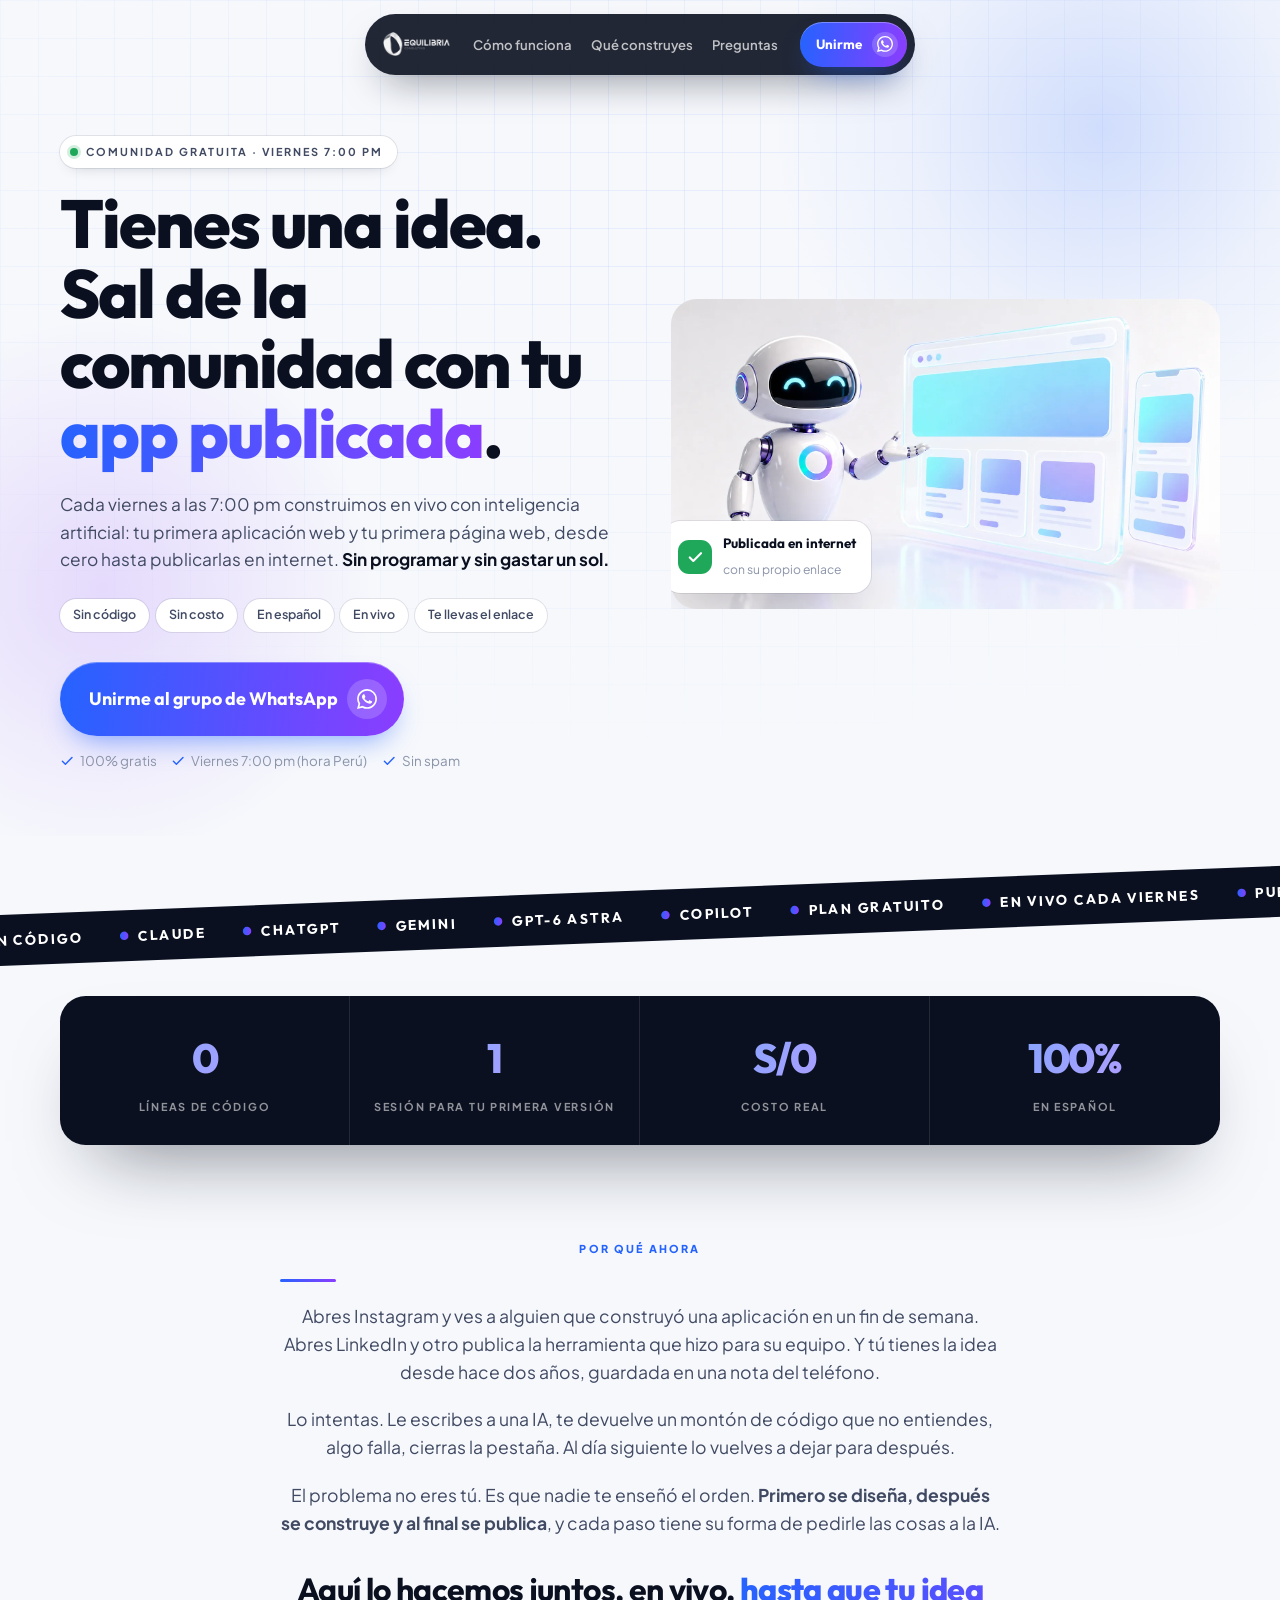
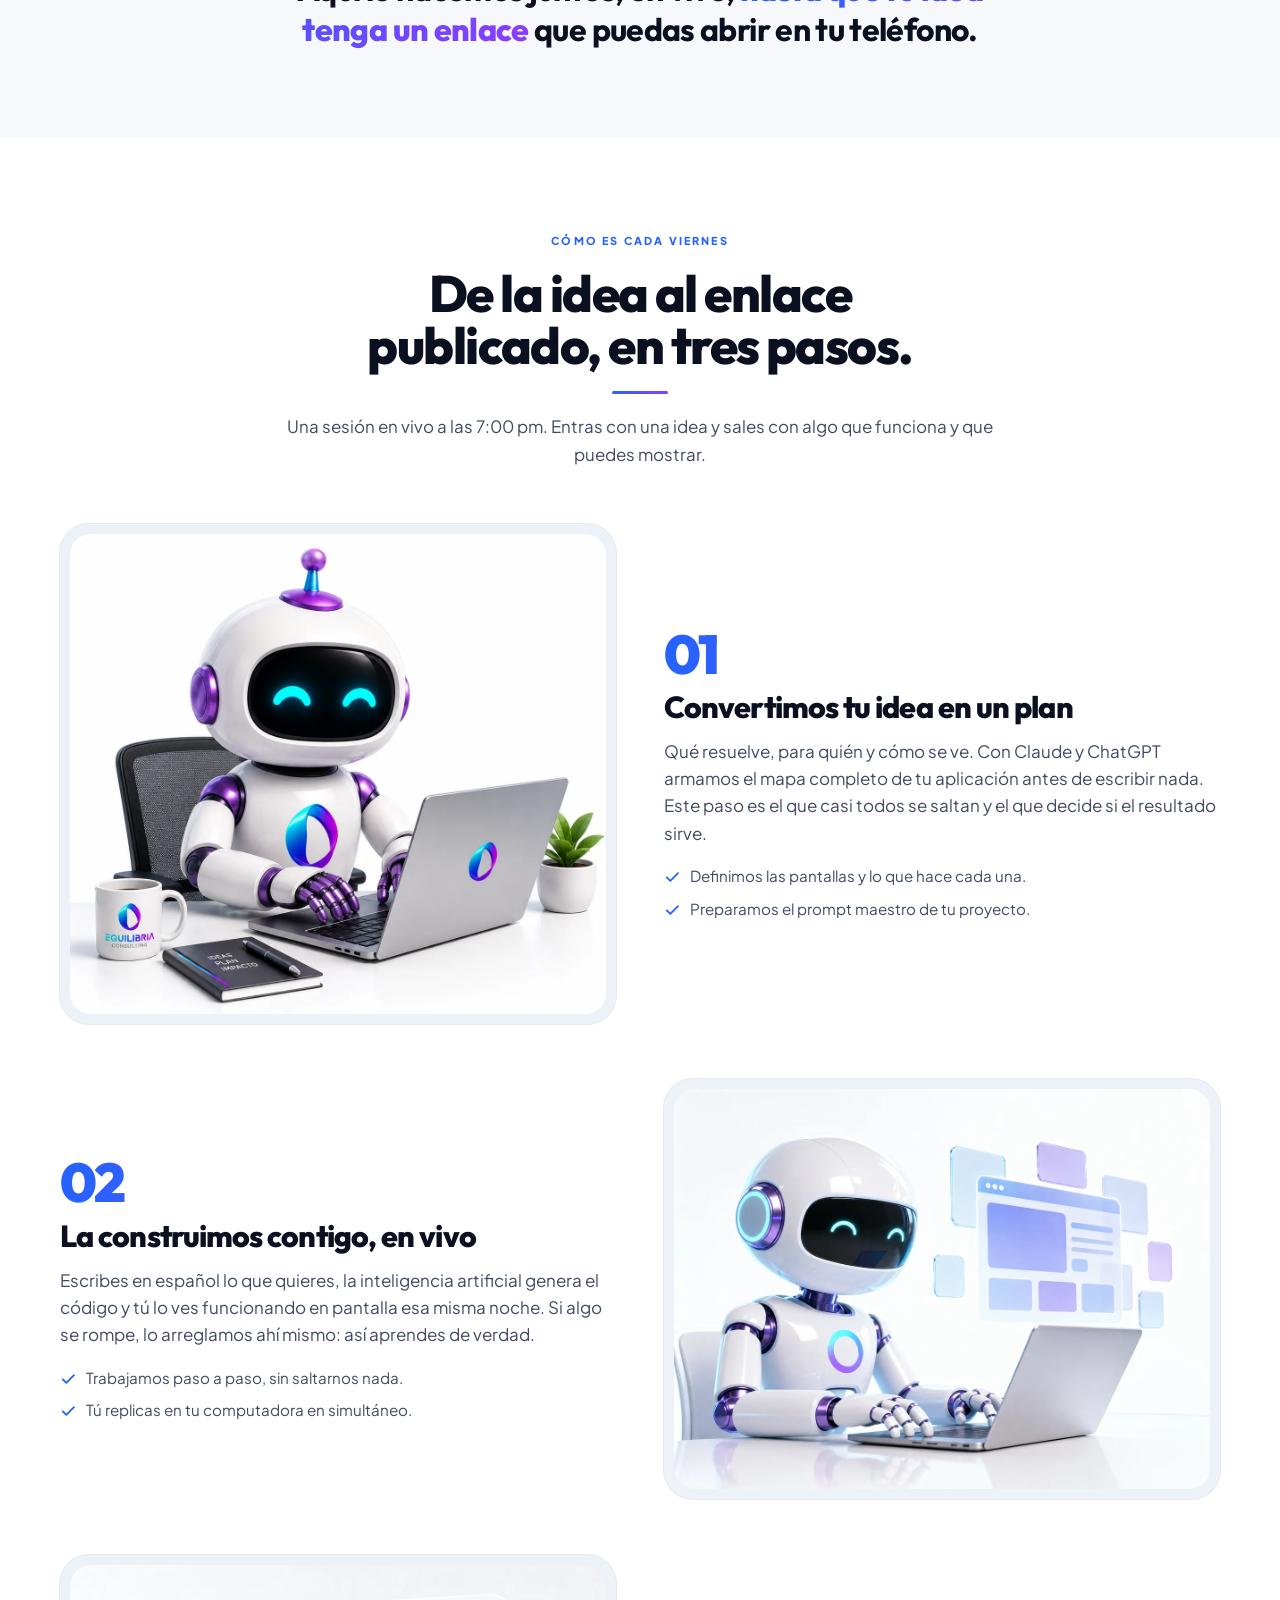
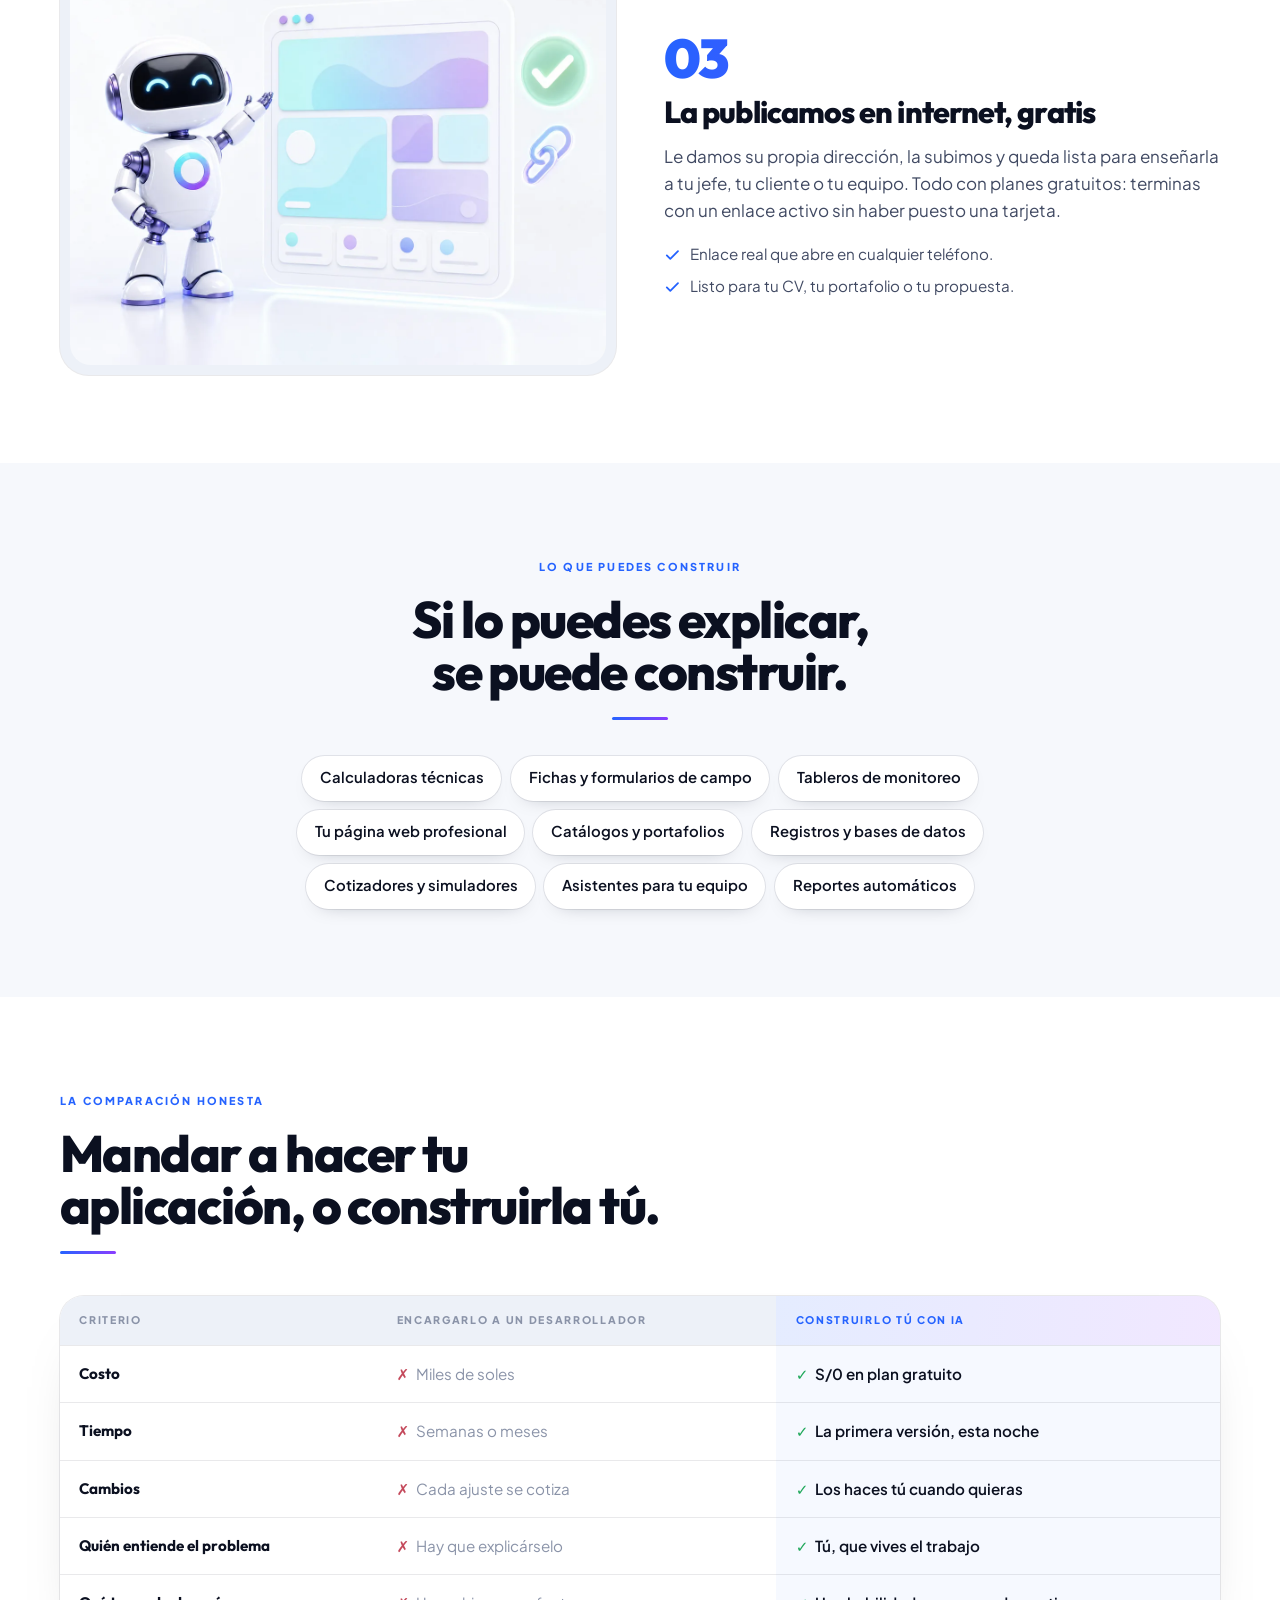
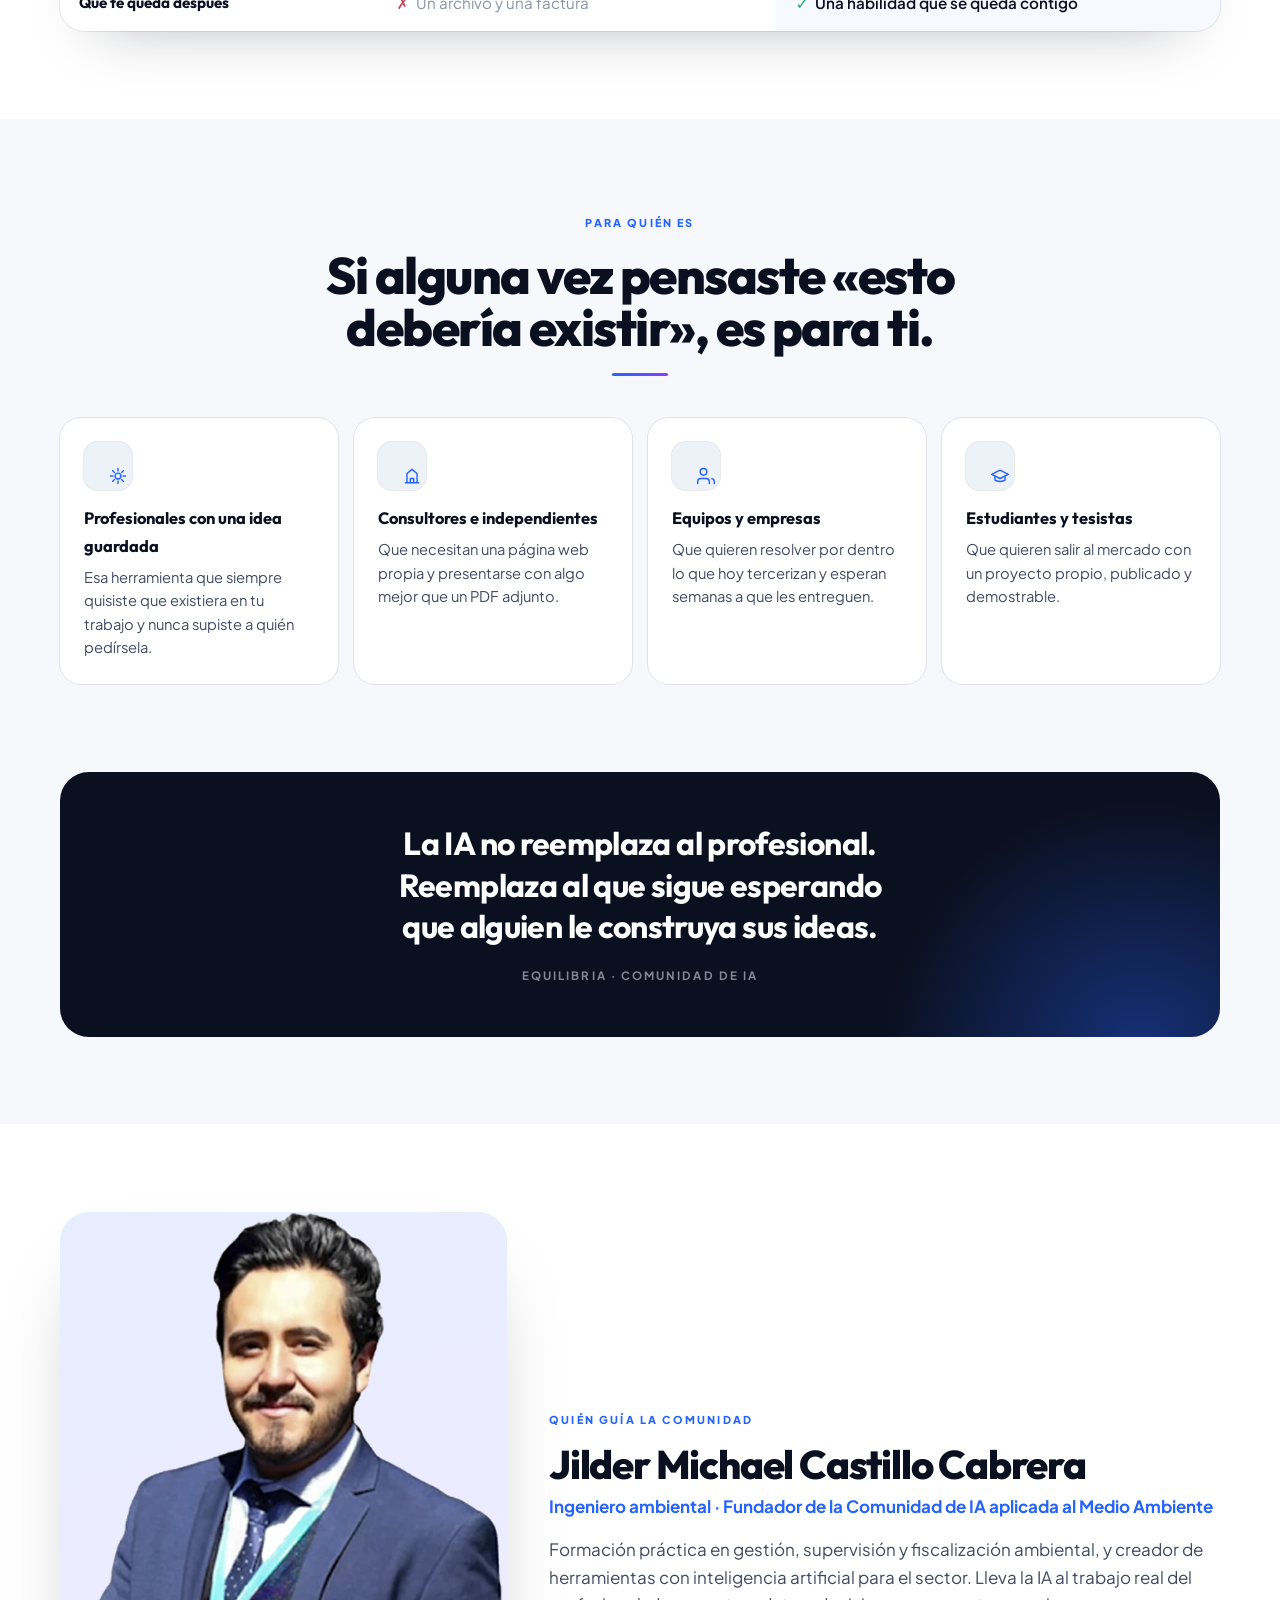
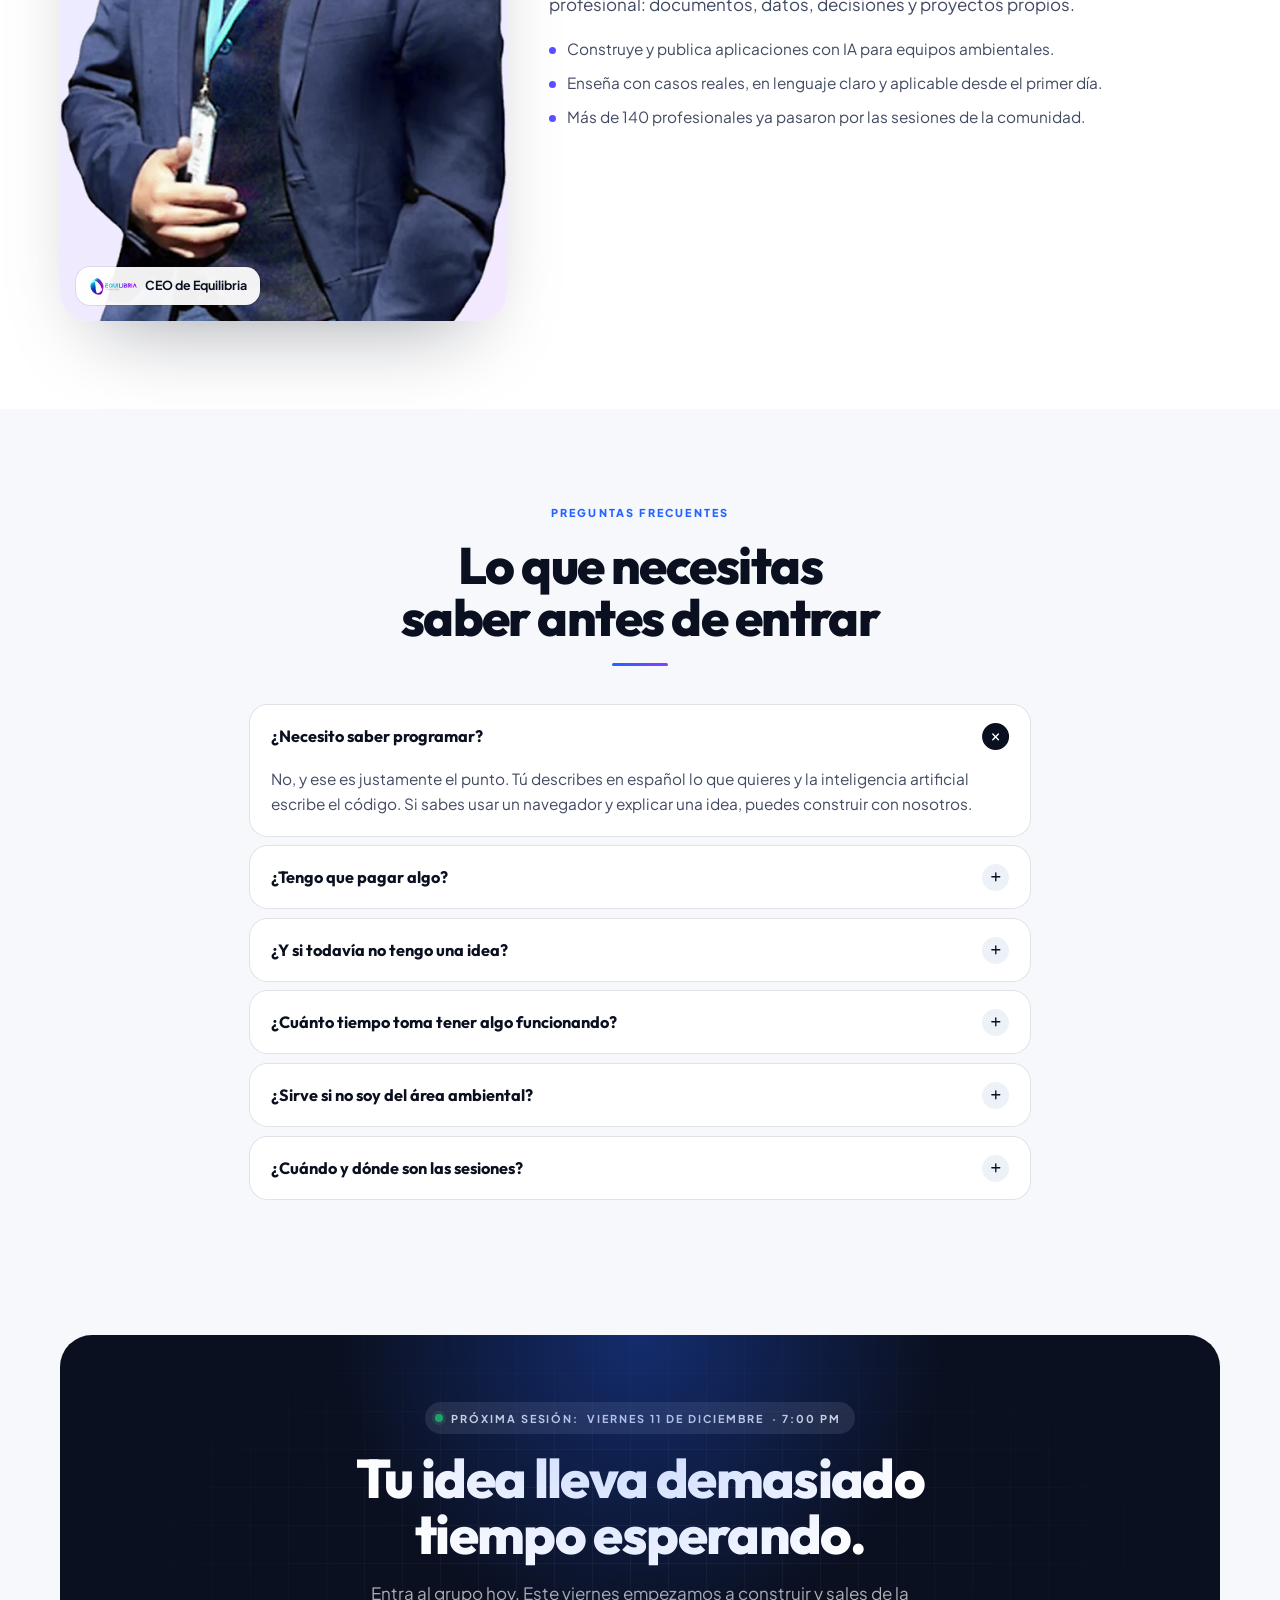
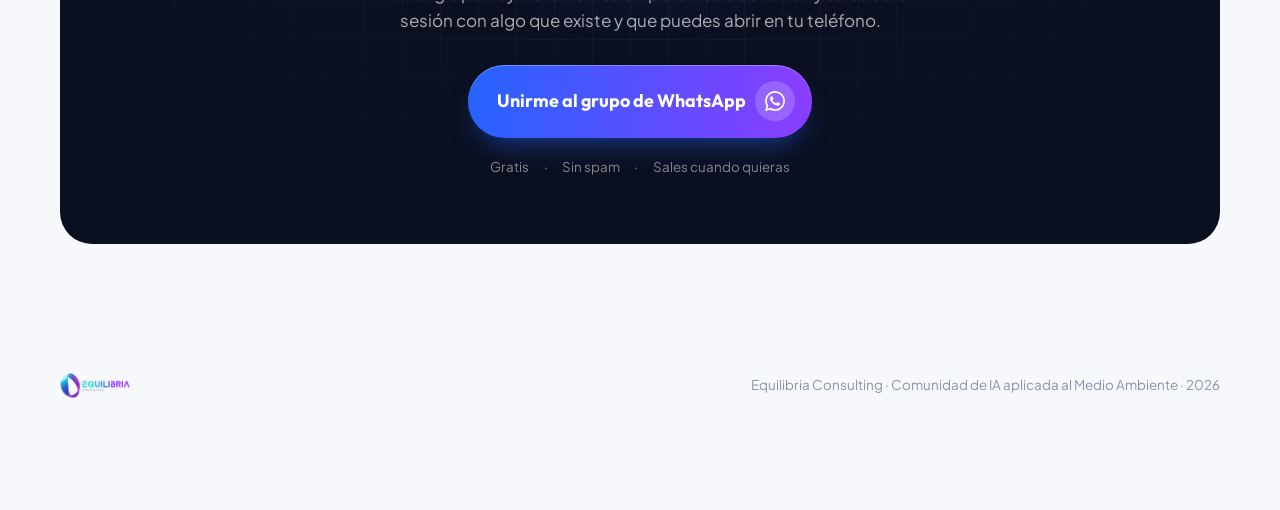
==== commit cd97b22a: "Corrige 404 de gracias, imagenes estiradas, foto del mentor y efectos de scroll - Los botones usaban" ====
--- a/crea-con-ia/index.html
+++ b/crea-con-ia/index.html
@@ -91,7 +91,7 @@
 .micro span{display:inline-flex;align-items:center;gap:.35rem}
 .micro svg{width:.9rem;height:.9rem;stroke:var(--acc);fill:none;stroke-width:2.4;stroke-linecap:round;stroke-linejoin:round}
 .hshot{position:relative}
-.hshot img{width:100%;border-radius:1.6rem;animation:float 8s var(--ease) infinite alternate}
+.hshot img{width:100%;height:auto;border-radius:1.6rem;animation:float 8s var(--ease) infinite alternate}
 @keyframes float{from{transform:translateY(0)}to{transform:translateY(-14px)}}
 .hbadge{position:absolute;left:-.5rem;bottom:1rem;background:#fff;border-radius:1.1rem;padding:.75rem .95rem;box-shadow:0 0 0 1px var(--line),0 24px 50px -24px rgba(11,16,32,.4);display:flex;align-items:center;gap:.7rem}
 .hbadge i{width:2.1rem;height:2.1rem;border-radius:.7rem;background:var(--wa);display:grid;place-items:center;font-style:normal;flex:none}
@@ -140,7 +140,7 @@
 .row li{display:flex;gap:.6rem;font-size:.95rem;color:var(--ink-2)}
 .row li svg{width:1.05rem;height:1.05rem;flex:none;margin-top:.32rem;stroke:var(--acc);fill:none;stroke-width:2.6;stroke-linecap:round;stroke-linejoin:round}
 .frame{background:var(--paper-2);padding:.6rem;border-radius:1.8rem;box-shadow:0 0 0 1px var(--line)}
-.frame img{border-radius:1.3rem;width:100%}
+.frame img{border-radius:1.3rem;width:100%;height:auto}
 
 /* chips */
 .chips{display:flex;flex-wrap:wrap;gap:.6rem;justify-content:center;max-width:900px;margin:2.2rem auto 0}
@@ -176,10 +176,10 @@
 
 /* mentor */
 .mentor{display:grid;grid-template-columns:.8fr 1.2fr;gap:2.6rem;align-items:center}
-.photo{position:relative;border-radius:1.8rem;overflow:hidden;background:linear-gradient(160deg,#E7EEFF,#F3E9FF);aspect-ratio:4/4.5;box-shadow:0 40px 80px -40px rgba(11,16,32,.4)}
-.photo img{position:absolute;bottom:0;left:50%;transform:translateX(-50%);height:97%;width:auto}
+.photo{position:relative;border-radius:1.8rem;overflow:hidden;background:linear-gradient(160deg,#E7EEFF,#F3E9FF);box-shadow:0 40px 80px -40px rgba(11,16,32,.4)}
+.photo img{display:block;width:100%;height:auto}
 .photo .tag{position:absolute;left:1rem;bottom:1rem;background:rgba(255,255,255,.94);padding:.55rem .85rem;border-radius:.9rem;font-size:.78rem;font-weight:700;display:flex;gap:.5rem;align-items:center;box-shadow:0 0 0 1px var(--line)}
-.photo .tag img{position:static;transform:none;height:17px;width:auto}
+.photo .tag img{position:static;transform:none;height:17px;width:auto;aspect-ratio:640/230}
 .mentor h2{font-size:clamp(1.8rem,3.2vw,2.5rem);font-weight:800;margin-top:.8rem}
 .mentor .role{margin-top:.5rem;font-weight:700;color:var(--acc)}
 .mentor p{margin-top:1rem;color:var(--ink-2)}
@@ -215,8 +215,15 @@
 .sticky.show{transform:none}
 .sticky .btn{width:100%;justify-content:space-between}
 
-.js .rv{opacity:0;transform:translateY(26px);transition:opacity .9s var(--ease),transform .9s var(--ease)}
+/* --- efectos de scroll --- */
+.eq-progress{position:fixed;left:0;right:0;top:0;height:3px;z-index:70;pointer-events:none;background:transparent}
+.eq-progress i{display:block;height:100%;width:100%;transform:scaleX(0);transform-origin:0 50%;background:var(--grad);will-change:transform}
+.js .rv{opacity:0;transform:translateY(30px);transition:opacity .75s var(--ease),transform .75s var(--ease);will-change:opacity,transform}
 .js .rv.in{opacity:1;transform:none}
+.js .frame,.js .gal figure,.js .hshot{overflow:hidden}
+.js .frame img,.js .gal figure img{transform:scale(1.06);transition:transform 1.1s var(--ease)}
+.js .rv.in .frame img,.js .frame.in img,.js .gal figure.in img{transform:none}
+@media (prefers-reduced-motion:reduce){.eq-progress{display:none}.js .frame img,.js .gal figure img{transform:none}}
 .rv.d1{transition-delay:.08s}.rv.d2{transition-delay:.16s}.rv.d3{transition-delay:.24s}
 
 @media (max-width:1000px){
@@ -260,9 +267,9 @@
 </defs></svg>
 
 <nav class="nav">
-  <a href="#"><img src="../assets/logo-equilibria.webp" alt="Equilibria"></a>
+  <a href="#"><img src="../assets/logo-equilibria.webp" alt="Equilibria" width="640" height="230"></a>
   <div class="lk"><a href="#como">Cómo funciona</a><a href="#construir">Qué construyes</a><a href="#faq">Preguntas</a></div>
-  <a class="btn" href="gracias" data-cta="nav">Unirme<span class="ic"><svg><use href="#wa"/></svg></span></a>
+  <a class="btn" href="/crea-con-ia/gracias" data-cta="nav">Unirme<span class="ic"><svg><use href="#wa"/></svg></span></a>
 </nav>
 
 <header class="hero">
@@ -276,7 +283,7 @@
         <span>Sin código</span><span>Sin costo</span><span>En español</span><span>En vivo</span><span>Te llevas el enlace</span>
       </div>
       <div class="cta-wrap rv d3">
-        <a class="btn xl" href="gracias" data-cta="hero">Unirme al grupo de WhatsApp<span class="ic"><svg><use href="#wa"/></svg></span></a>
+        <a class="btn xl" href="/crea-con-ia/gracias" data-cta="hero">Unirme al grupo de WhatsApp<span class="ic"><svg><use href="#wa"/></svg></span></a>
         <p class="micro">
           <span><svg><use href="#ok"/></svg>100% gratis</span>
           <span><svg><use href="#ok"/></svg>Viernes 7:00 pm (hora Perú)</span>
@@ -342,7 +349,7 @@
           <li><svg><use href="#ok"/></svg>Preparamos el prompt maestro de tu proyecto.</li>
         </ul>
       </div>
-      <div class="frame"><img src="../assets/escena-escritorio.webp" alt="Diseñando la aplicación con IA" loading="lazy"></div>
+      <div class="frame"><img src="../assets/escena-escritorio.webp" alt="Diseñando la aplicación con IA" loading="lazy" width="1200" height="1074"></div>
     </div>
 
     <div class="row rv">
@@ -355,7 +362,7 @@
           <li><svg><use href="#ok"/></svg>Tú replicas en tu computadora en simultáneo.</li>
         </ul>
       </div>
-      <div class="frame"><img src="../assets/paso-construir.webp" alt="Construyendo la aplicación en vivo con IA" loading="lazy"></div>
+      <div class="frame"><img src="../assets/paso-construir.webp" alt="Construyendo la aplicación en vivo con IA" loading="lazy" width="1200" height="896"></div>
     </div>
 
     <div class="row rv">
@@ -368,7 +375,7 @@
           <li><svg><use href="#ok"/></svg>Listo para tu CV, tu portafolio o tu propuesta.</li>
         </ul>
       </div>
-      <div class="frame"><img src="../assets/paso-publicar.webp" alt="Aplicación publicada en internet con su enlace" loading="lazy"></div>
+      <div class="frame"><img src="../assets/paso-publicar.webp" alt="Aplicación publicada en internet con su enlace" loading="lazy" width="1200" height="896"></div>
     </div>
   </div>
 </section>
@@ -436,8 +443,8 @@
 <section id="quien" style="background:#fff">
   <div class="wrap mentor">
     <div class="photo rv">
-      <img src="../assets/perfil.webp" alt="Jilder Michael Castillo Cabrera" loading="lazy">
-      <div class="tag"><img src="../assets/logo-equilibria.webp" alt="">CEO de Equilibria</div>
+      <img src="../assets/perfil.webp" alt="Jilder Michael Castillo Cabrera" width="568" height="900">
+      <div class="tag"><img src="../assets/logo-equilibria.webp" alt="" width="640" height="230">CEO de Equilibria</div>
     </div>
     <div class="rv d1">
       <span class="eyebrow">Quién guía la comunidad</span>
@@ -477,7 +484,7 @@
     <h2>Tu idea lleva demasiado tiempo esperando.</h2>
     <p>Entra al grupo hoy. Este viernes empezamos a construir y sales de la sesión con algo que existe y que puedes abrir en tu teléfono.</p>
     <div class="cta-wrap">
-      <a class="btn xl" href="gracias" data-cta="final">Unirme al grupo de WhatsApp<span class="ic"><svg><use href="#wa"/></svg></span></a>
+      <a class="btn xl" href="/crea-con-ia/gracias" data-cta="final">Unirme al grupo de WhatsApp<span class="ic"><svg><use href="#wa"/></svg></span></a>
       <p class="micro"><span>Gratis</span><span>·</span><span>Sin spam</span><span>·</span><span>Sales cuando quieras</span></p>
     </div>
   </div></div>
@@ -485,11 +492,11 @@
 </main>
 
 <footer><div class="wrap r">
-  <img src="../assets/logo-equilibria.webp" alt="Equilibria Consulting">
+  <img src="../assets/logo-equilibria.webp" alt="Equilibria Consulting" width="640" height="230">
   <p>Equilibria Consulting · Comunidad de IA aplicada al Medio Ambiente · <span id="year"></span></p>
 </div></footer>
 
-<div class="sticky" id="sticky"><a class="btn" href="gracias" data-cta="sticky">Unirme al grupo de WhatsApp<span class="ic"><svg><use href="#wa"/></svg></span></a></div>
+<div class="sticky" id="sticky"><a class="btn" href="/crea-con-ia/gracias" data-cta="sticky">Unirme al grupo de WhatsApp<span class="ic"><svg><use href="#wa"/></svg></span></a></div>
 <script src="../assets/eq.js"></script>
 </body>
 </html>
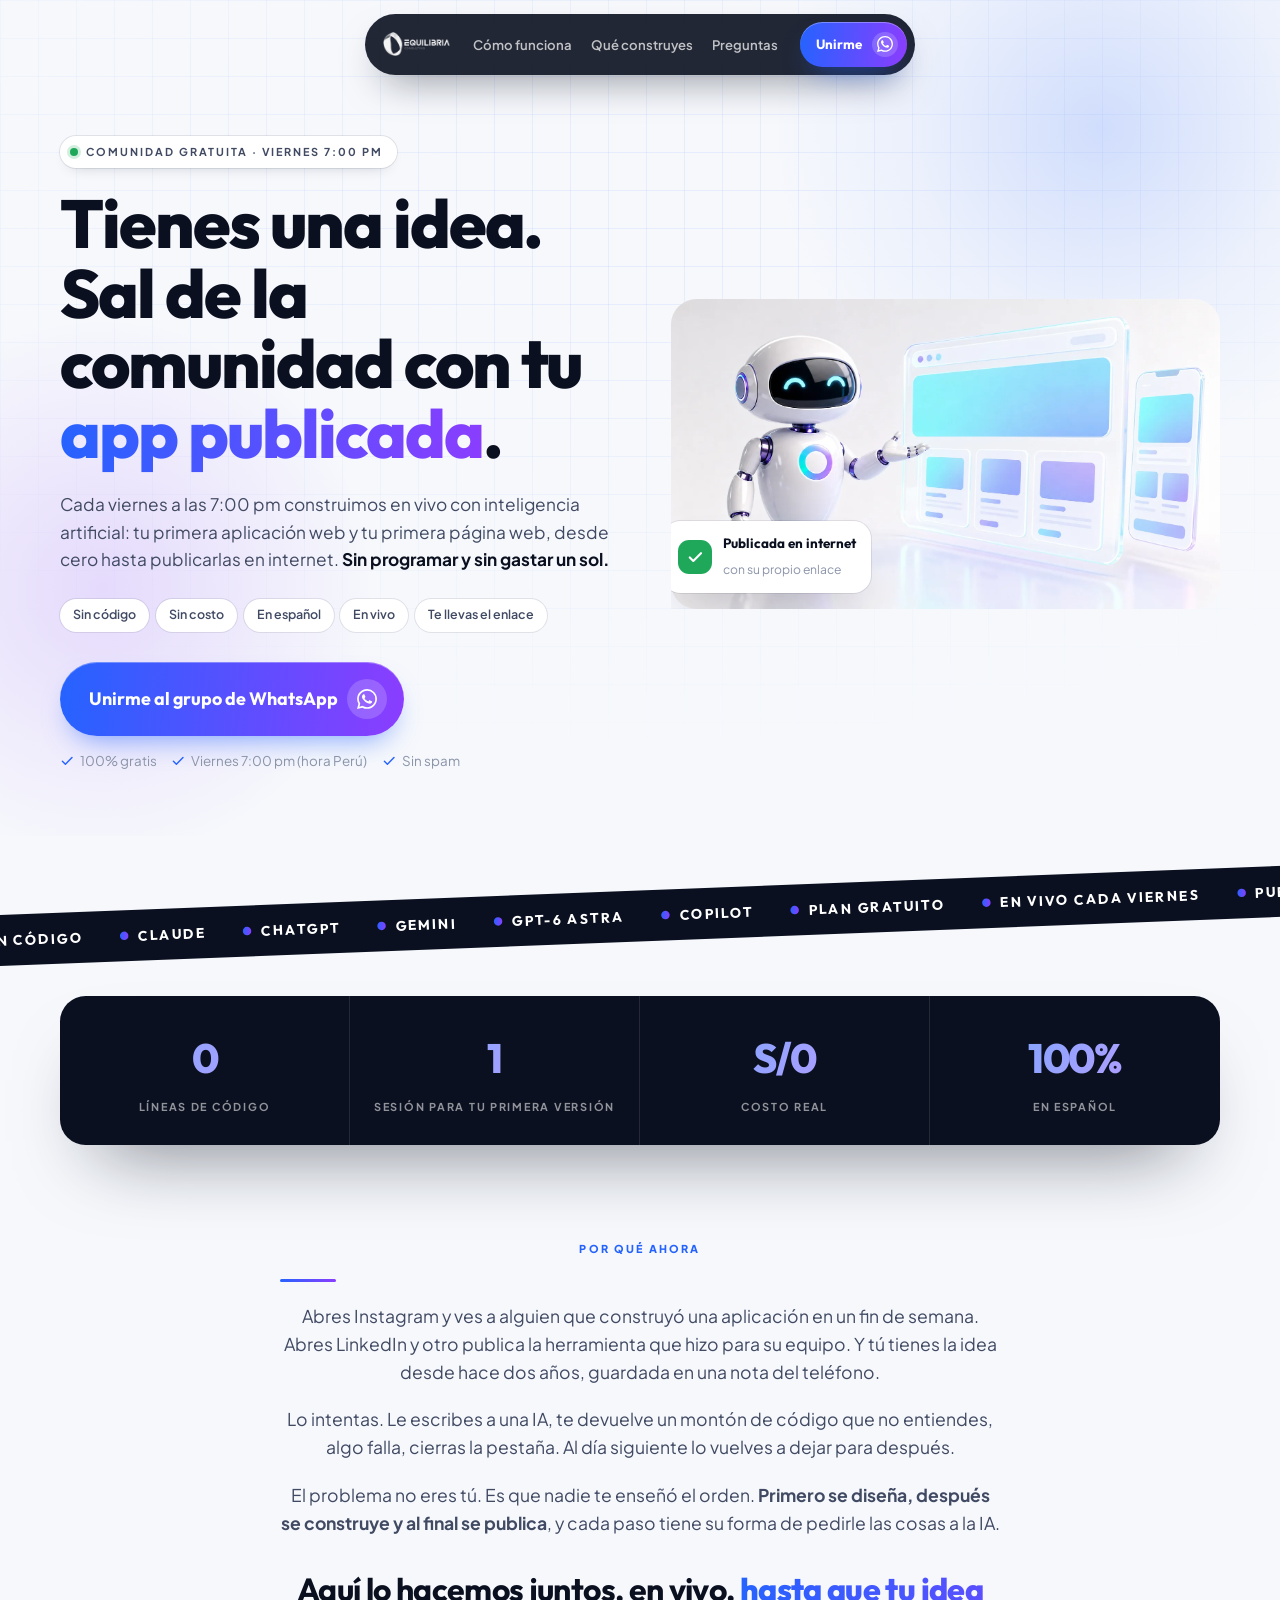
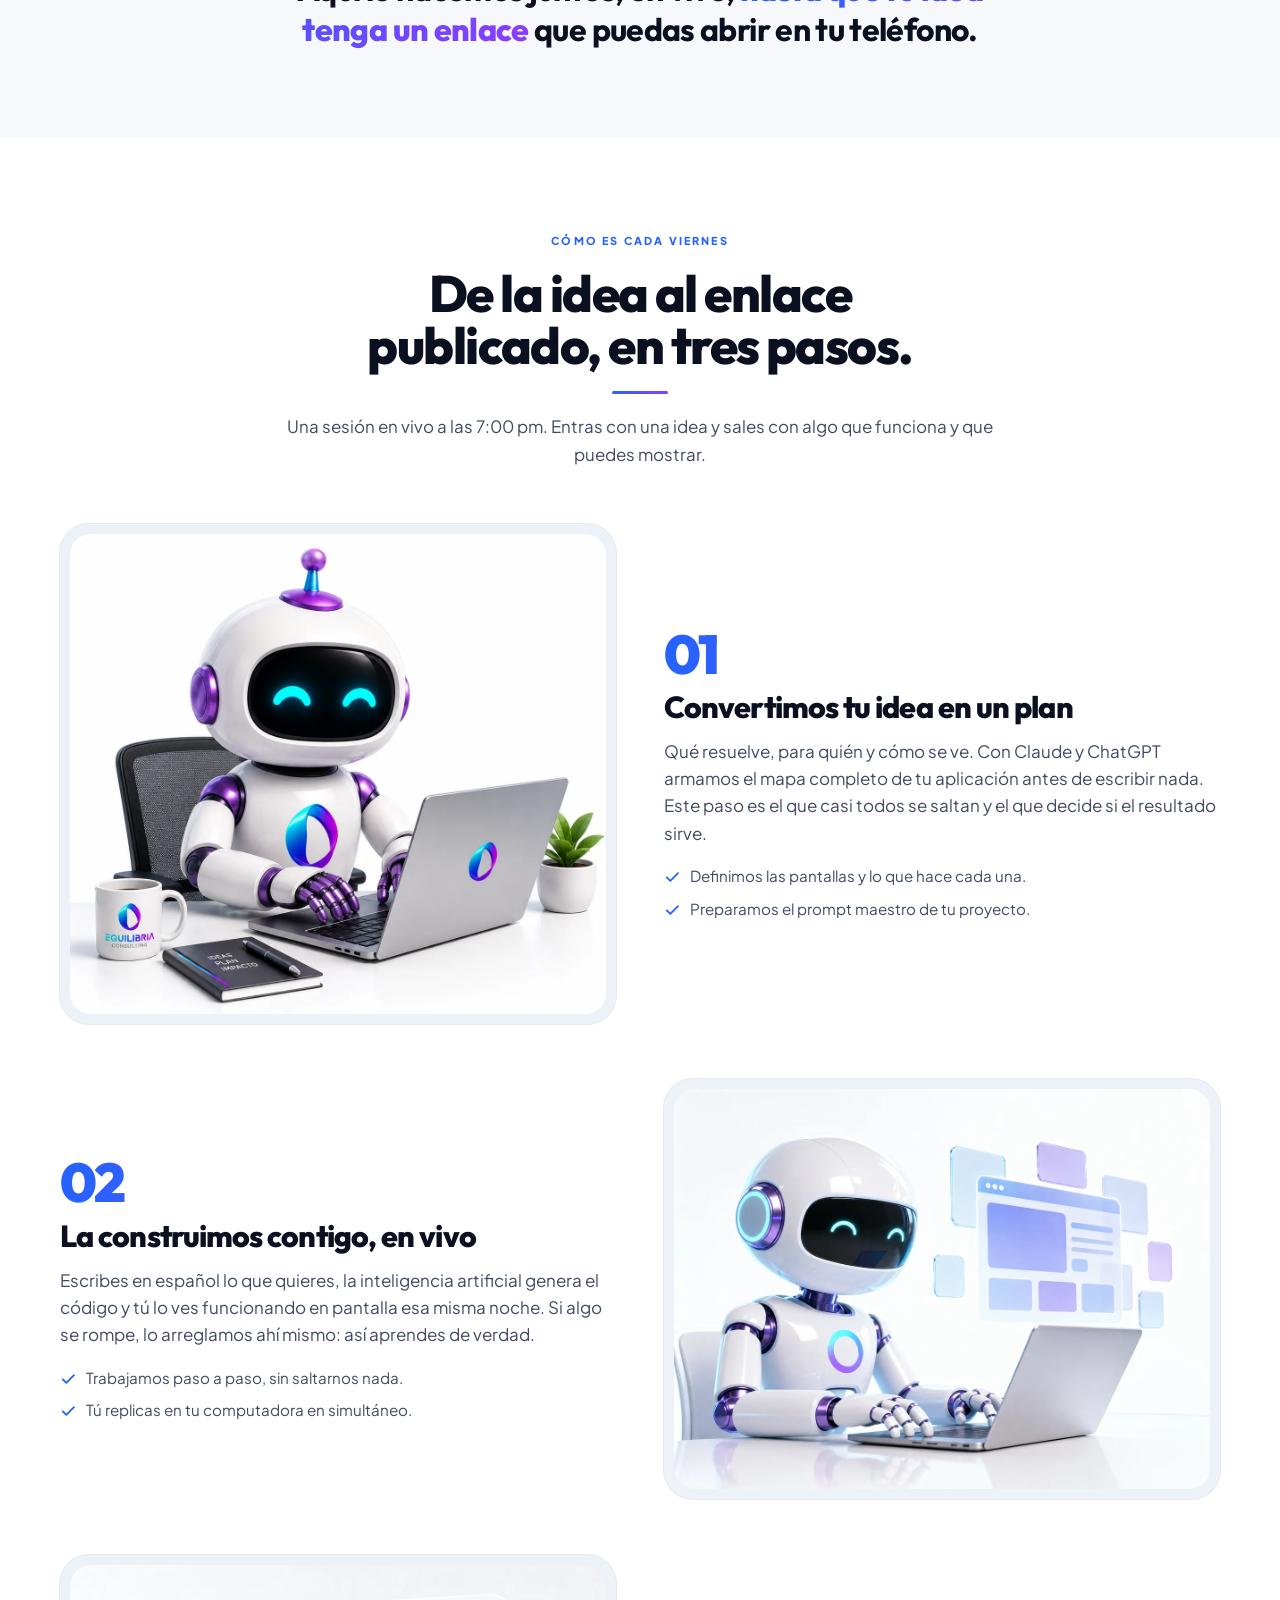
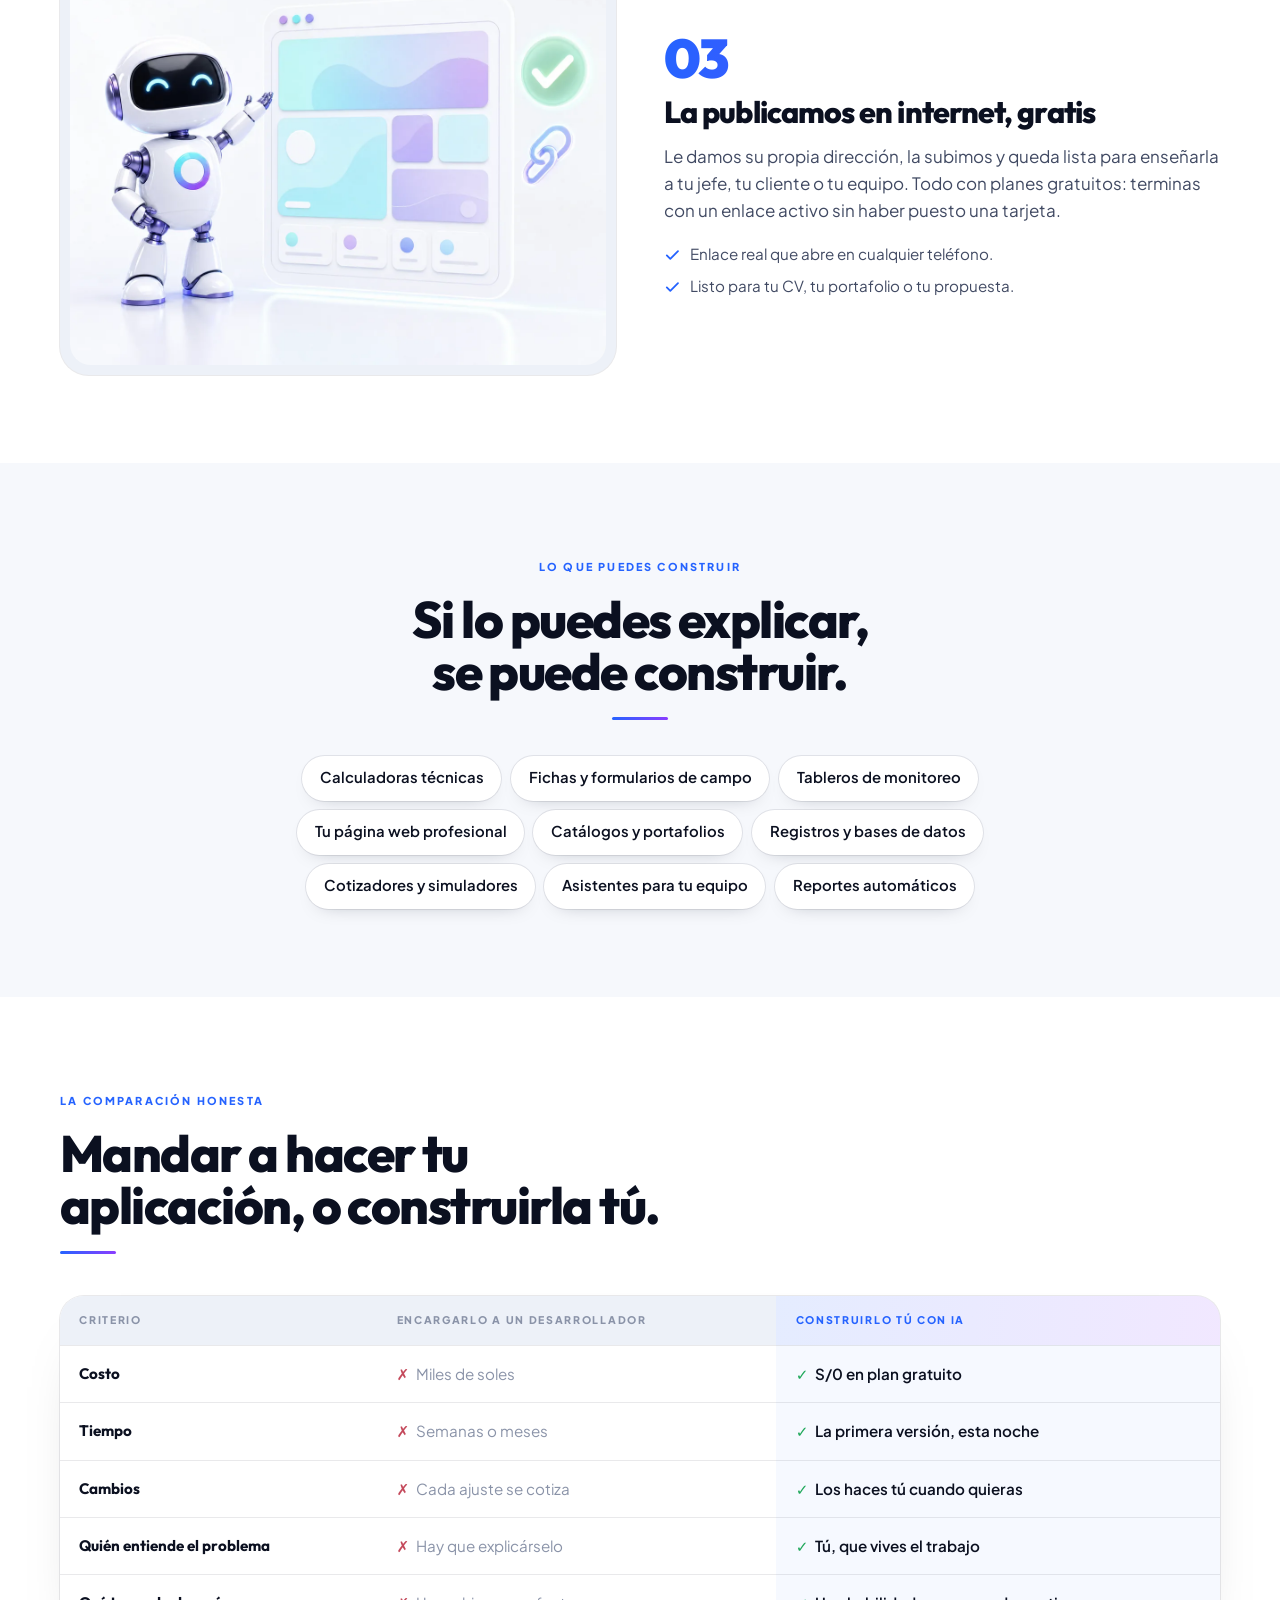
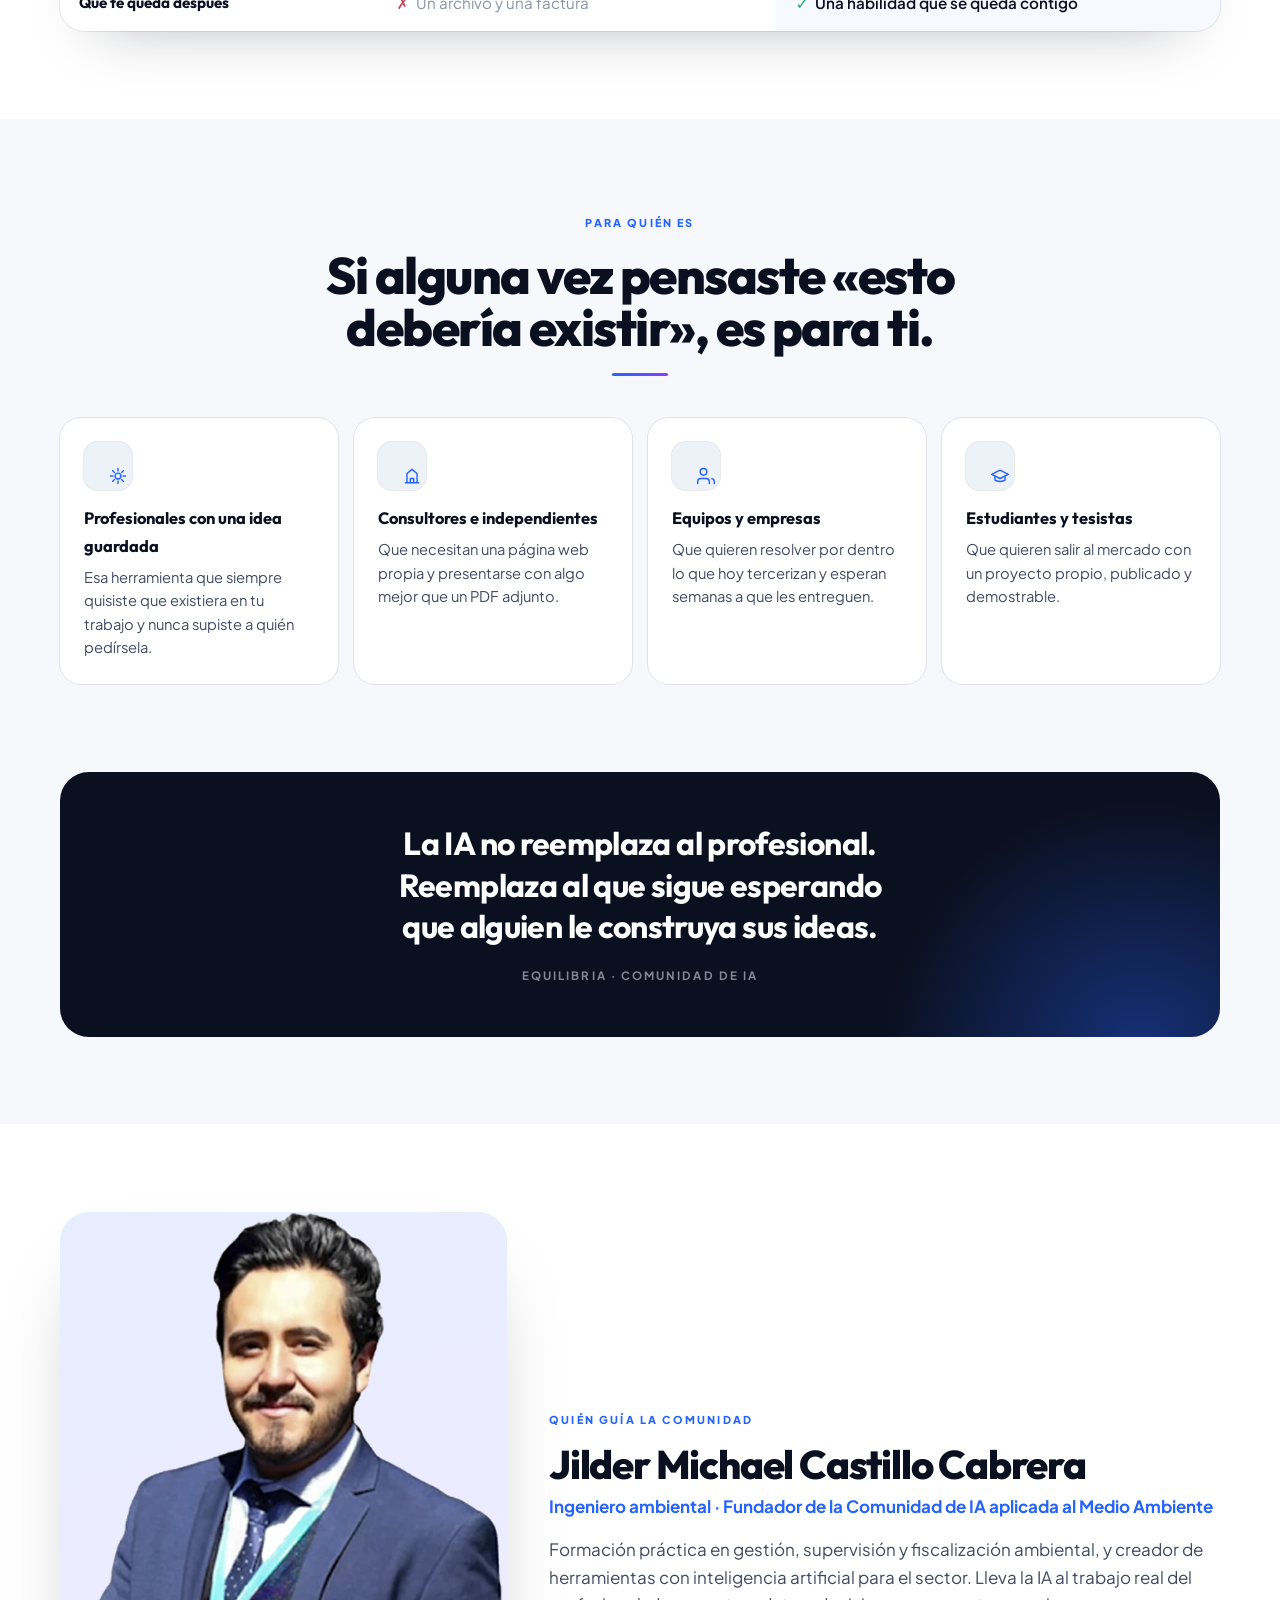
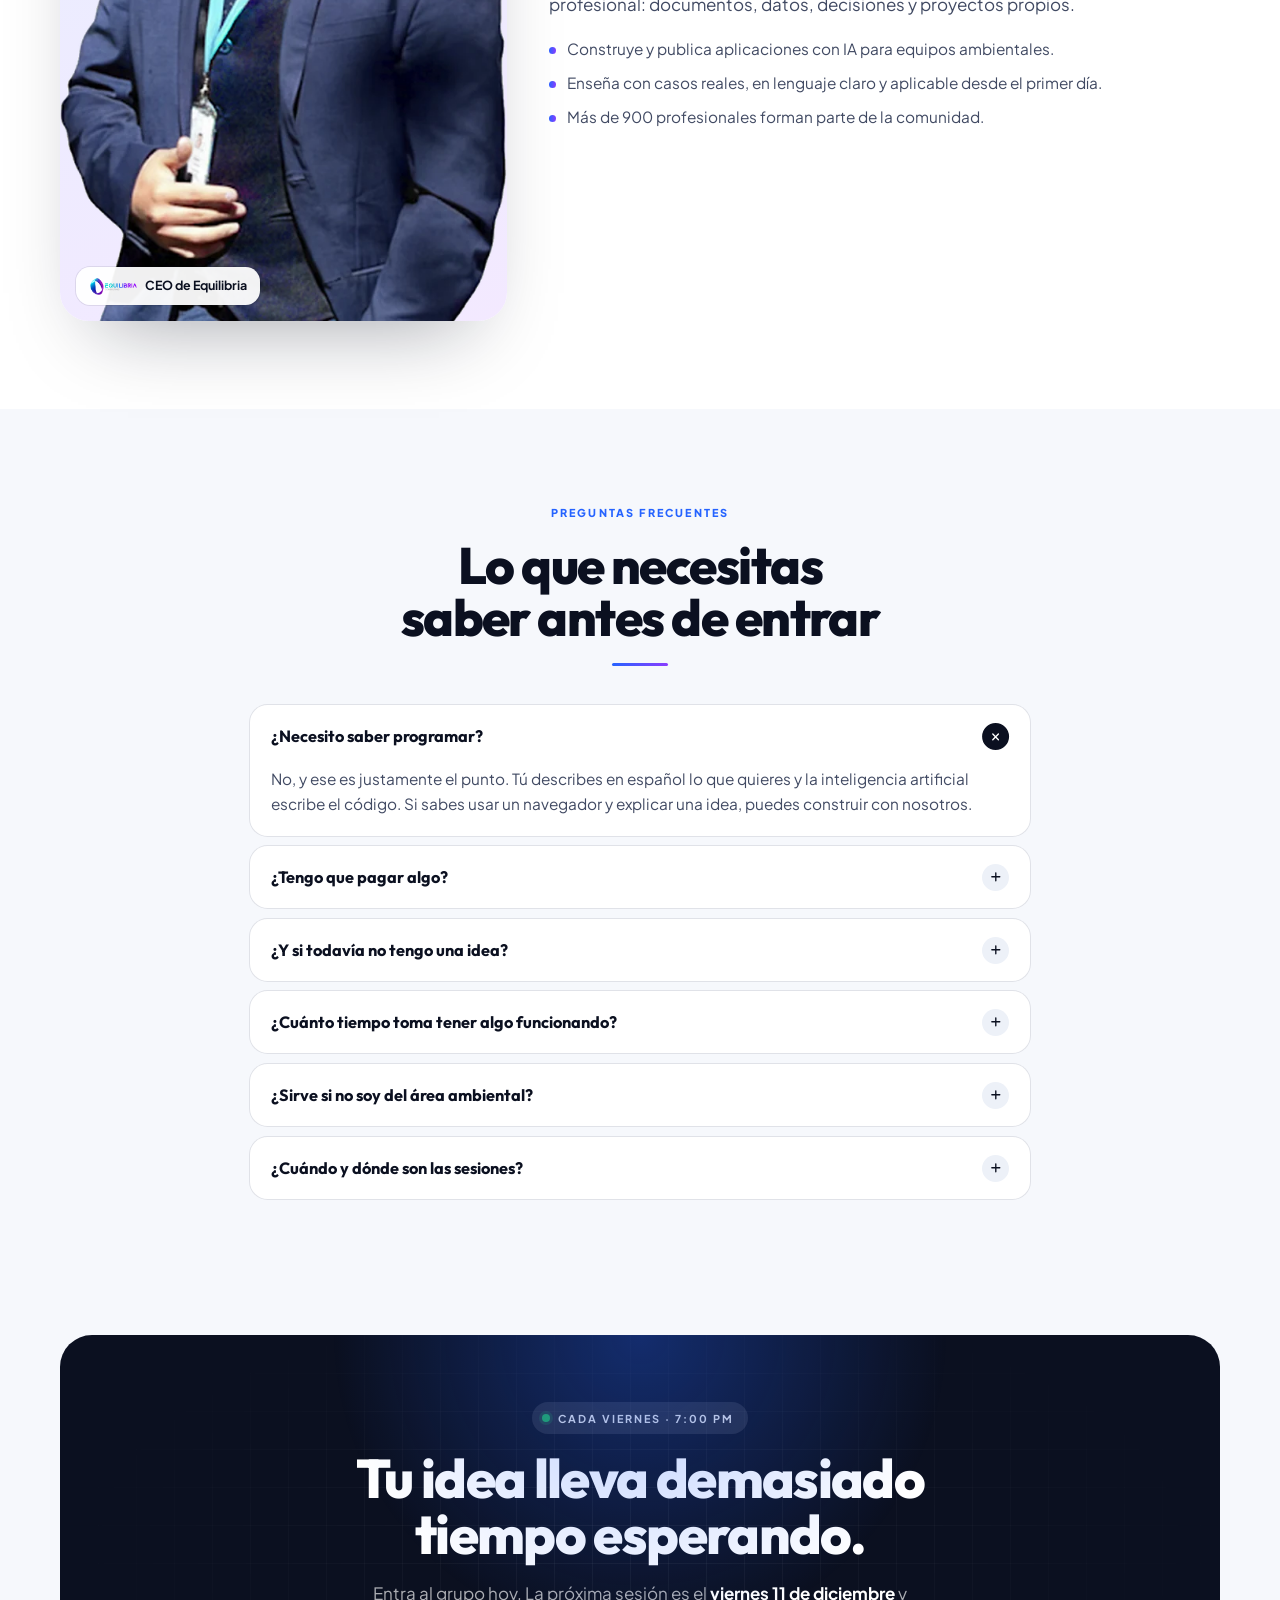
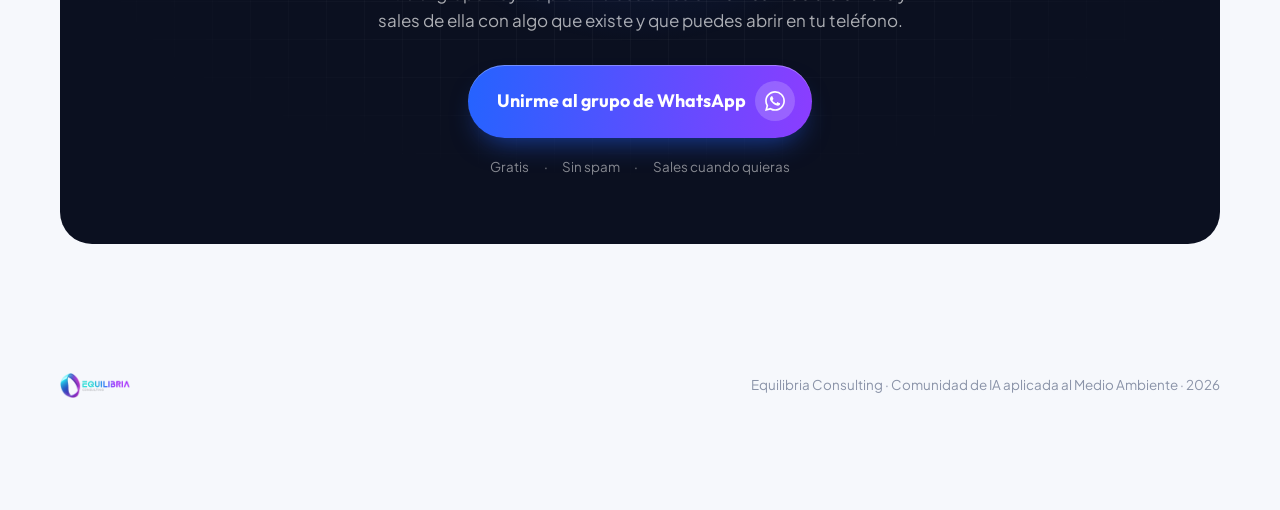
==== commit 14d13a75: "Unifica la cifra de comunidad en 900 y replantea el cierre - Habia tres cifras distintas publicadas:" ====
--- a/crea-con-ia/index.html
+++ b/crea-con-ia/index.html
@@ -205,6 +205,7 @@
 .final .box::after{content:"";position:absolute;width:640px;height:640px;left:50%;top:-320px;transform:translateX(-50%);border-radius:50%;background:radial-gradient(circle,rgba(37,99,255,.35),transparent 68%)}
 .final h2{position:relative;font-size:clamp(2rem,4.4vw,3.4rem);font-weight:800;color:#fff;max-width:17ch;margin:1rem auto 0}
 .final p{position:relative;margin-top:1.1rem;color:rgba(255,255,255,.66);max-width:48ch;margin-inline:auto}
+.final p b{color:#fff;font-weight:700}
 .final .cta-wrap{position:relative;display:flex;flex-direction:column;align-items:center}
 .final .pill{background:rgba(255,255,255,.1);color:rgba(255,255,255,.85);box-shadow:none}
 .final .micro{color:rgba(255,255,255,.5);justify-content:center}
@@ -454,7 +455,7 @@
       <ul>
         <li>Construye y publica aplicaciones con IA para equipos ambientales.</li>
         <li>Enseña con casos reales, en lenguaje claro y aplicable desde el primer día.</li>
-        <li>Más de 140 profesionales ya pasaron por las sesiones de la comunidad.</li>
+        <li>Más de 900 profesionales forman parte de la comunidad.</li>
       </ul>
     </div>
   </div>
@@ -480,9 +481,9 @@
 
 <section class="final">
   <div class="wrap"><div class="box rv">
-    <span class="pill"><span class="dot"></span>Próxima sesión: <span data-fecha="min">este viernes</span> · 7:00 pm</span>
+    <span class="pill"><span class="dot"></span>Cada viernes · 7:00 pm</span>
     <h2>Tu idea lleva demasiado tiempo esperando.</h2>
-    <p>Entra al grupo hoy. Este viernes empezamos a construir y sales de la sesión con algo que existe y que puedes abrir en tu teléfono.</p>
+    <p>Entra al grupo hoy. La próxima sesión es el <b data-fecha="min">este viernes</b> y sales de ella con algo que existe y que puedes abrir en tu teléfono.</p>
     <div class="cta-wrap">
       <a class="btn xl" href="/crea-con-ia/gracias" data-cta="final">Unirme al grupo de WhatsApp<span class="ic"><svg><use href="#wa"/></svg></span></a>
       <p class="micro"><span>Gratis</span><span>·</span><span>Sin spam</span><span>·</span><span>Sales cuando quieras</span></p>
